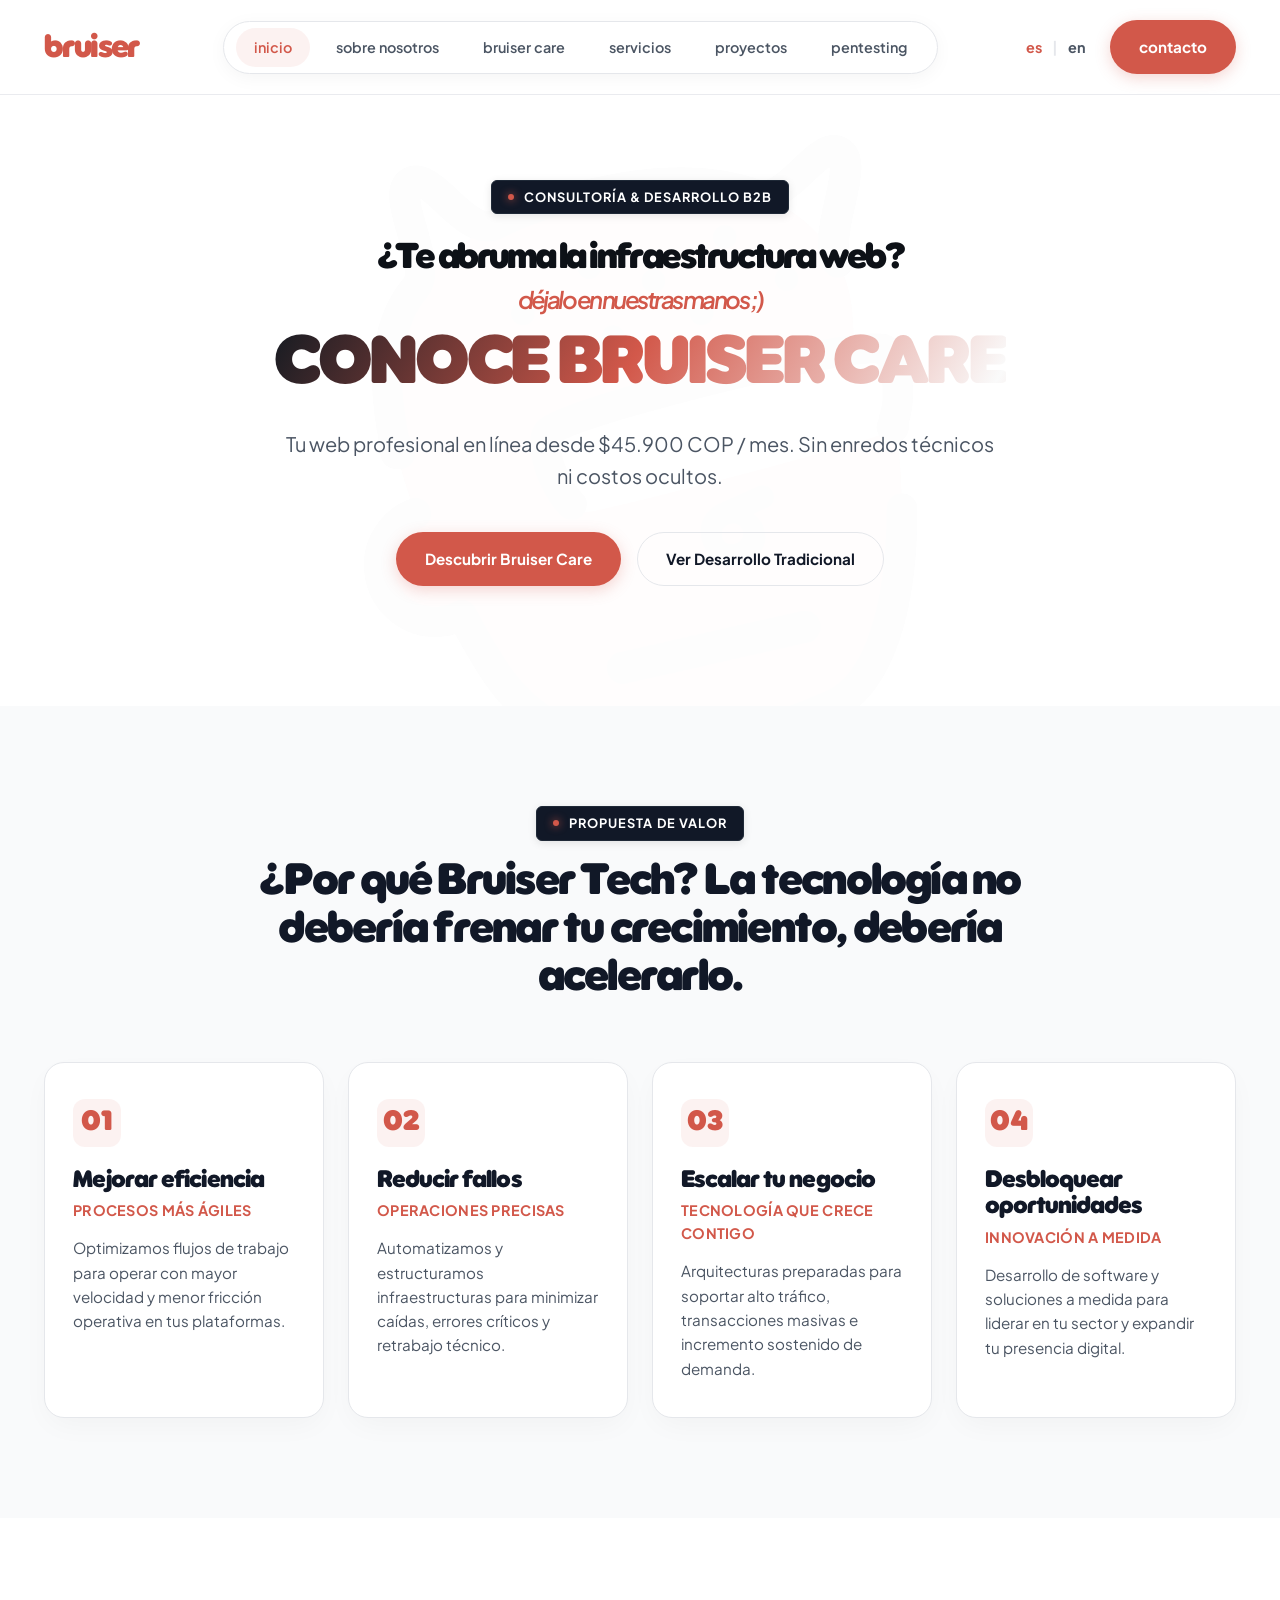
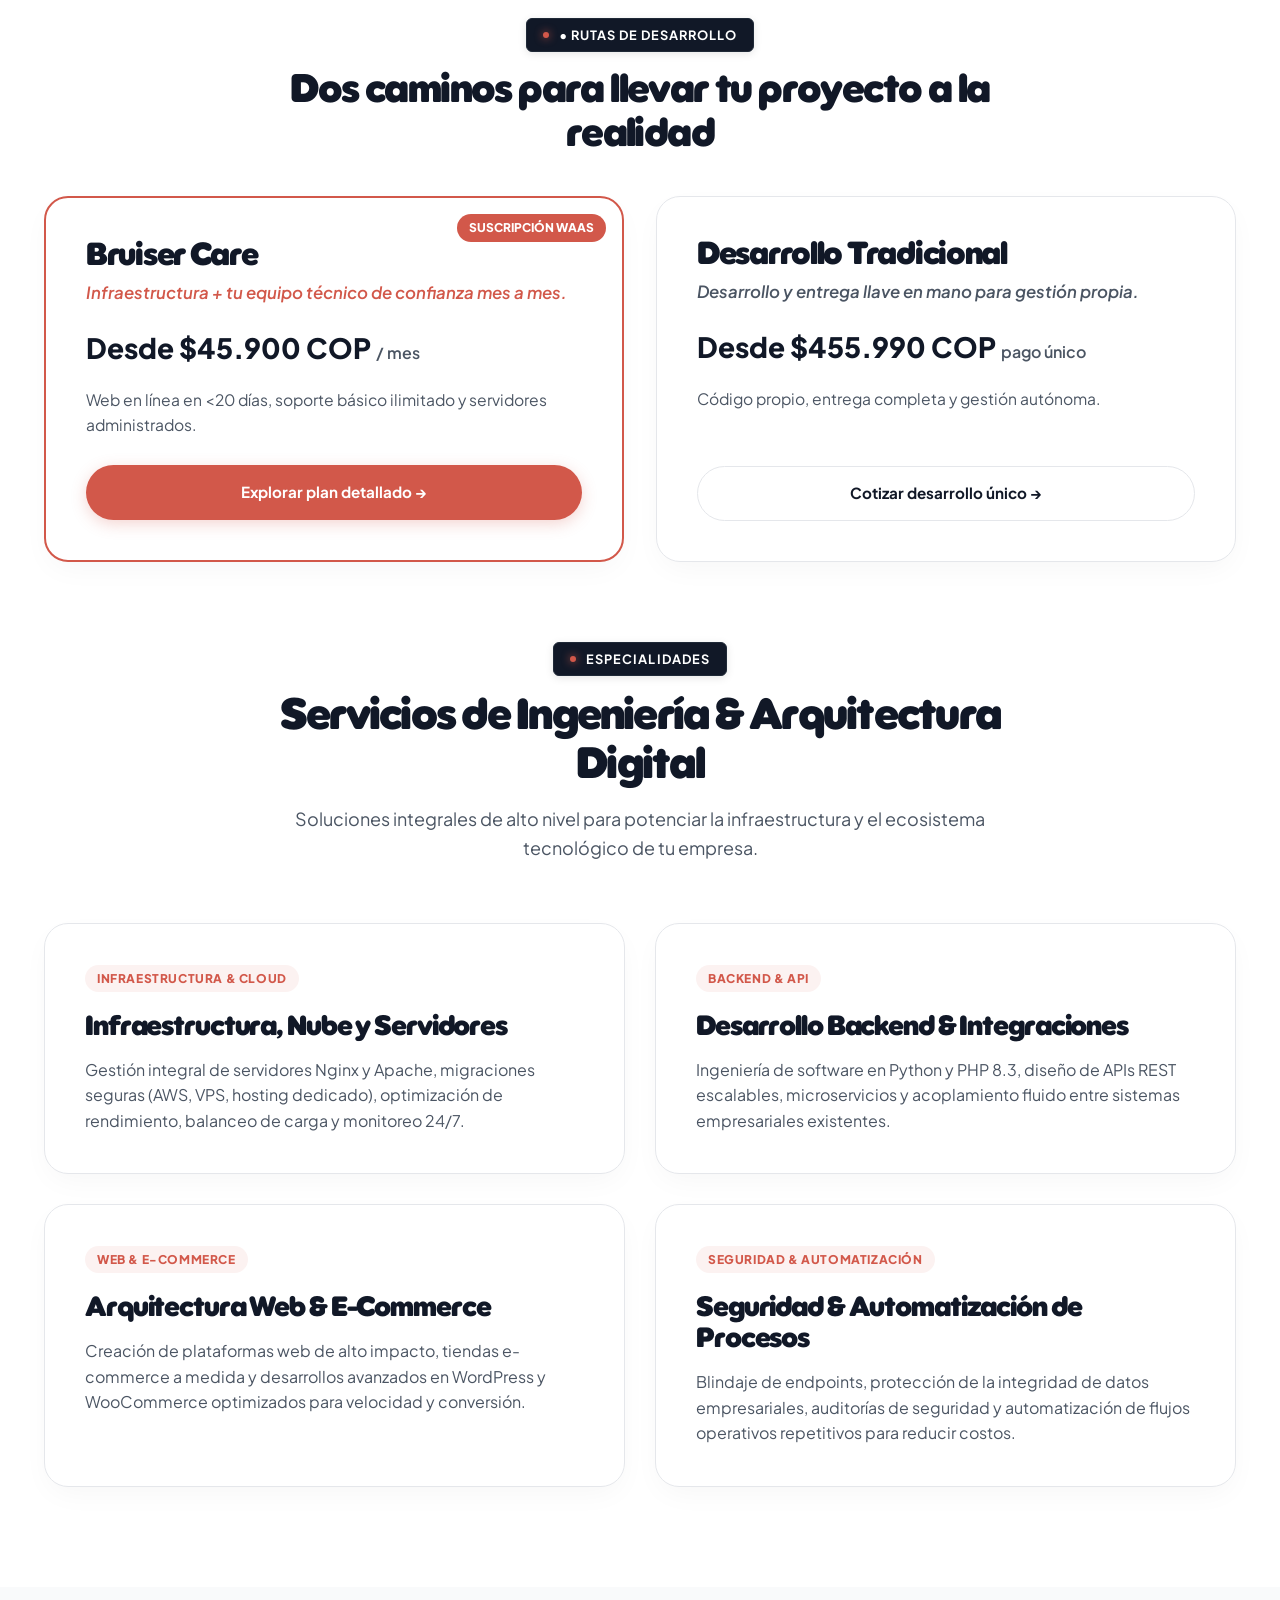
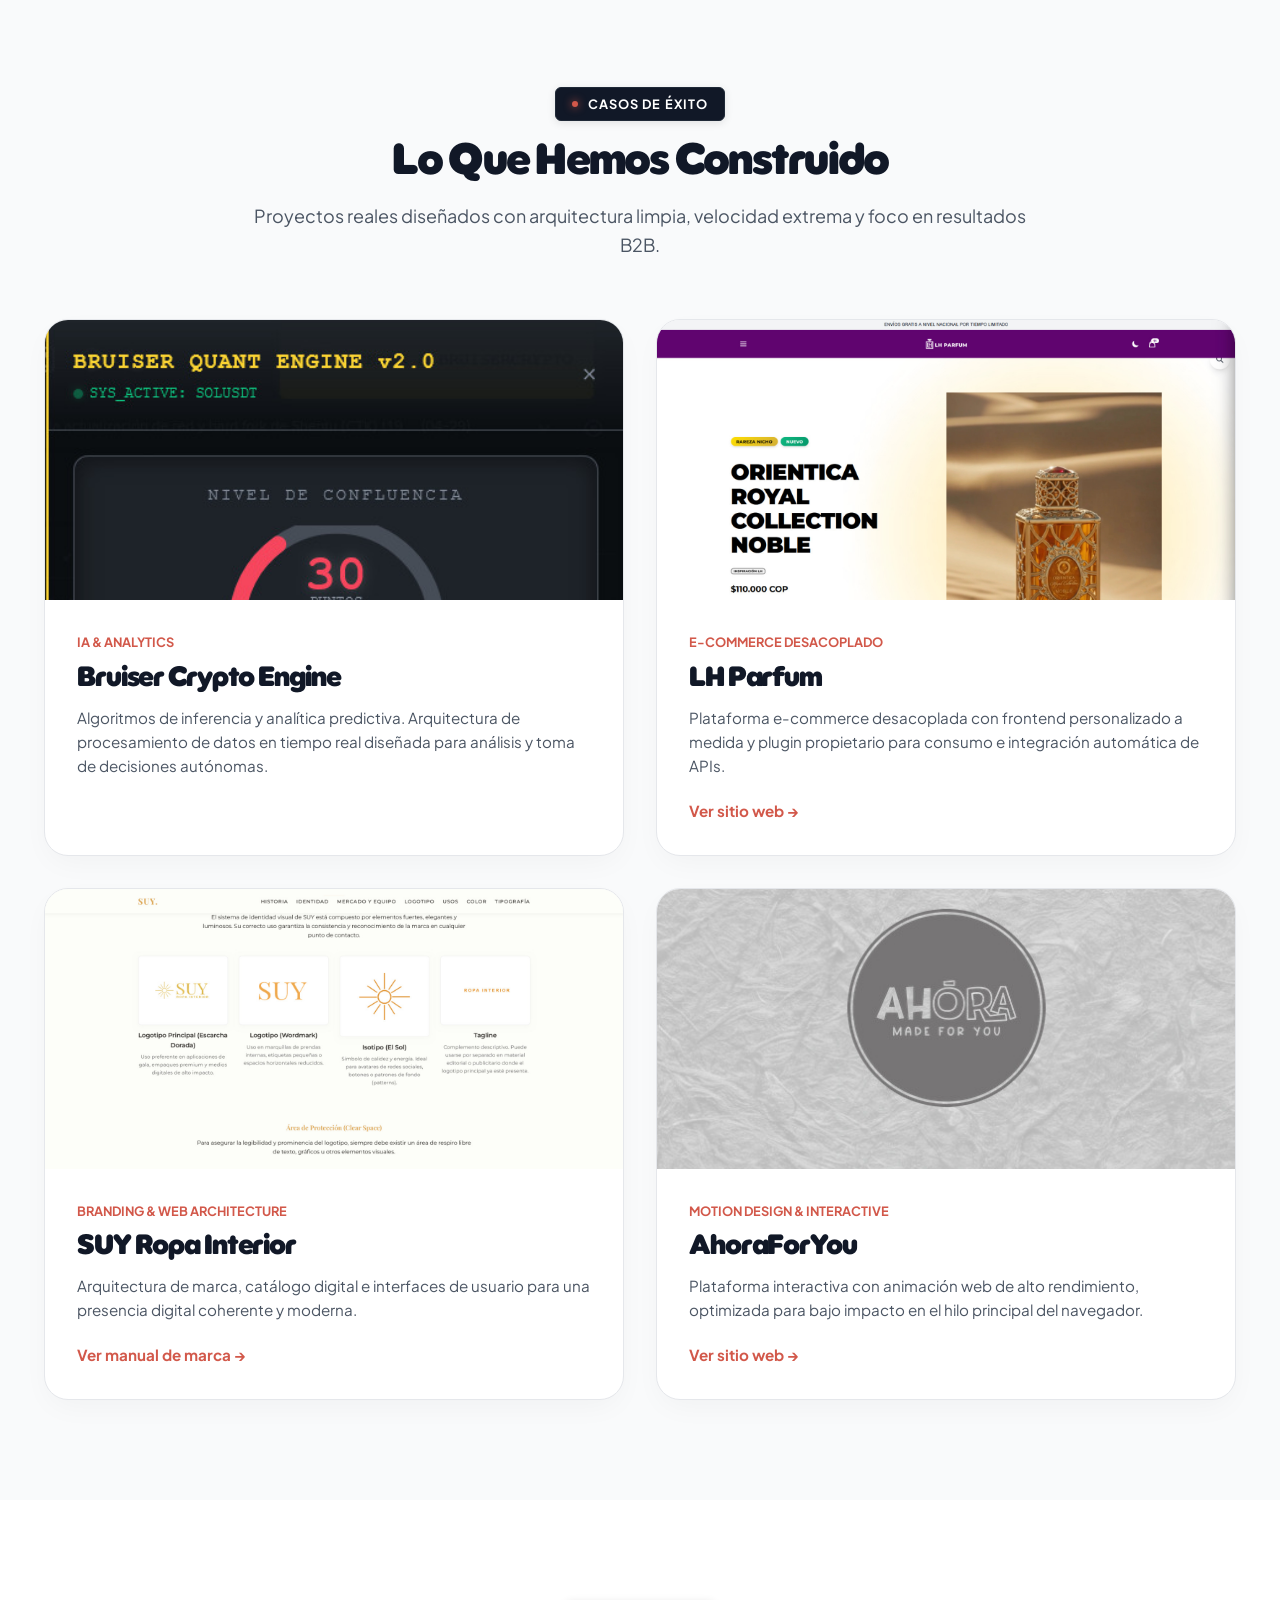
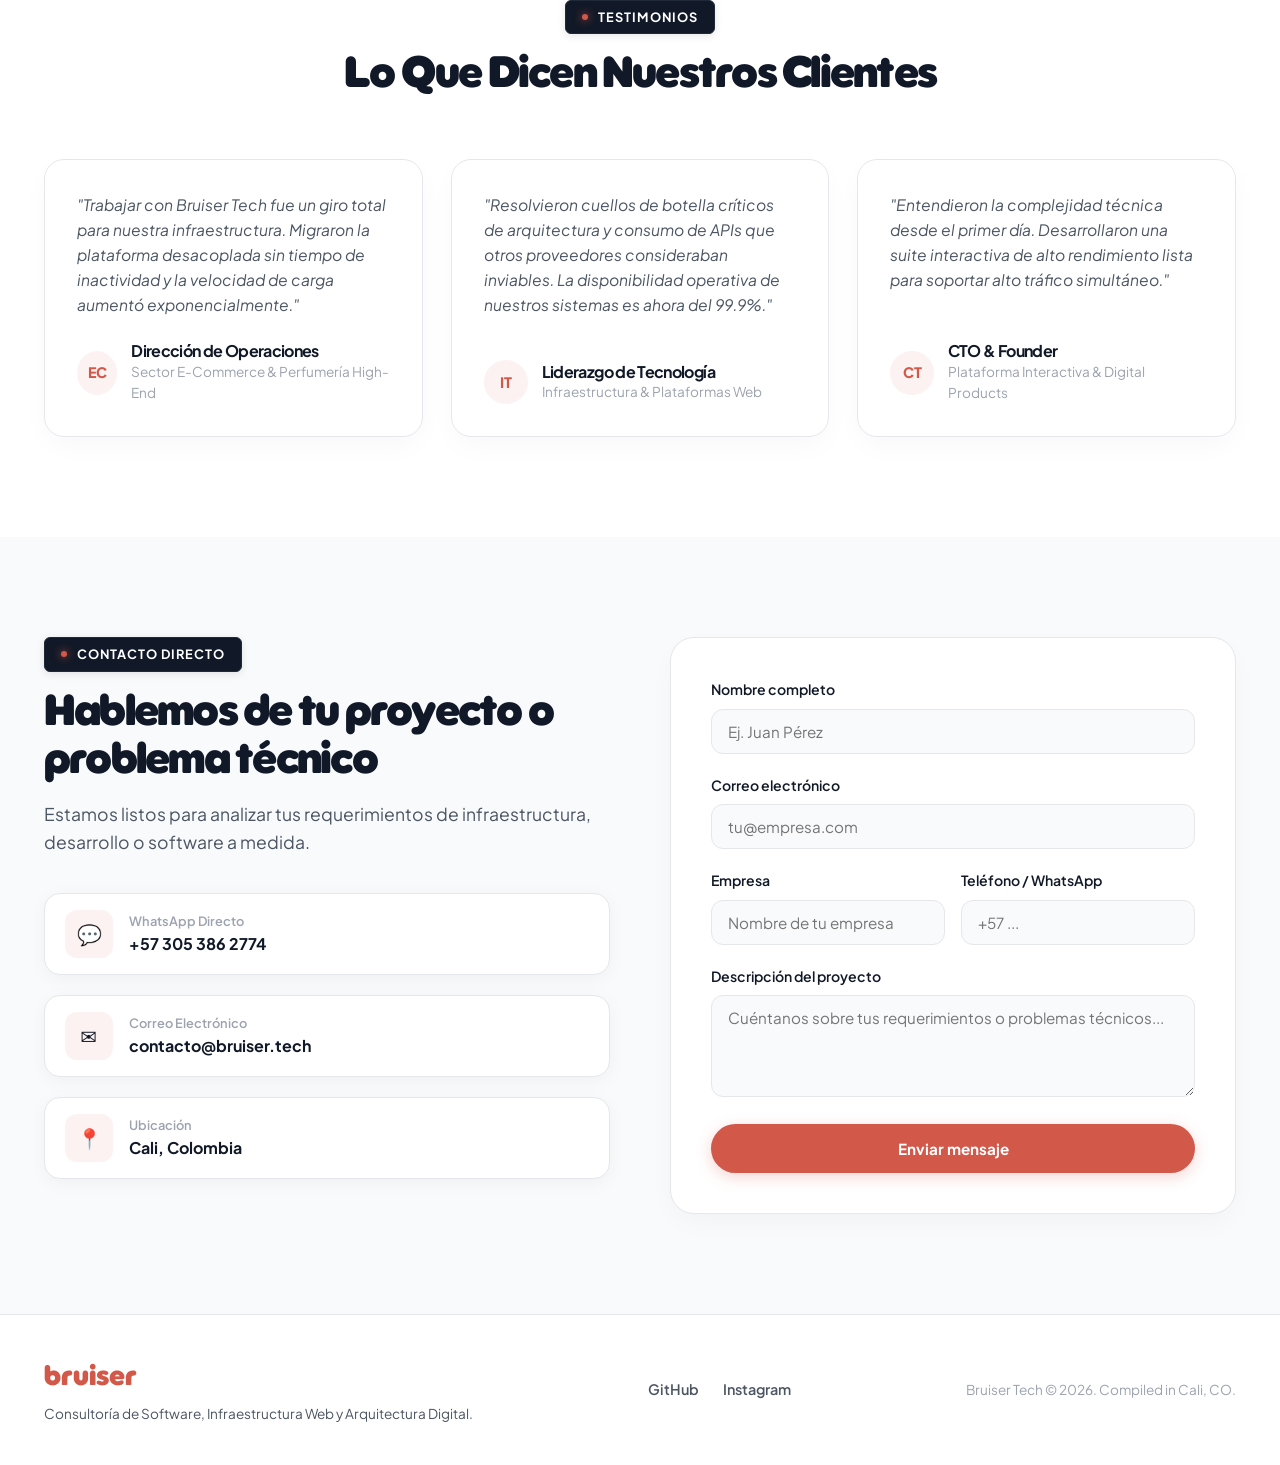
==== index.html @ 24d94fbb "feat: implement Bruiser Care WaaS architecture and dedicated page" ====
<!DOCTYPE html>
<html lang="es">
<head>
    <meta charset="UTF-8">
    <meta name="viewport" content="width=device-width, initial-scale=1.0">
    <title>Bruiser Tech - Consultoría Digital & Arquitectura B2B</title>
    <link rel="icon" type="image/png" href="bruisertech.png">
    <link rel="stylesheet" href="style.css">
</head>
<body>

    <!-- Header Navigation -->
    <header class="navbar" id="navbar">
        <div class="nav-container container">
            <a href="#inicio" class="nav-logo">
                <span class="logo-text">bruiser</span>
            </a>

            <nav class="nav-menu" id="nav-menu">
                <div class="pill-nav">
                    <a href="index.html" class="nav-link active" data-i18n="nav_home">inicio</a>
                    <a href="nosotros.html" class="nav-link" data-i18n="nav_about">sobre nosotros</a>
                    <a href="bruisercare.html" class="nav-link" data-i18n="nav_bruisercare">bruiser care</a>
                    <a href="servicios.html" class="nav-link" data-i18n="nav_services">servicios</a>
                    <a href="proyectos.html" class="nav-link" data-i18n="nav_projects">proyectos</a>
                    <a href="pentesting.html" class="nav-link" data-i18n="nav_pentesting">pentesting</a>
                </div>
            </nav>

            <div class="nav-actions">
                <div class="lang-toggle">
                    <button class="lang-btn active" id="lang-es" data-lang="es">es</button>
                    <span class="lang-divider">|</span>
                    <button class="lang-btn" id="lang-en" data-lang="en">en</button>
                </div>
                <a href="contacto.html" class="btn btn-primary nav-cta" data-i18n="nav_contact">contacto</a>
                <button class="mobile-toggle" id="mobile-toggle" aria-label="Menu">
                    <span></span>
                    <span></span>
                    <span></span>
                </button>
            </div>
        </div>
    </header>

    <main>
        <!-- Hero Section -->
        <section id="inicio" class="hero-section section-padding">
            <div class="container hero-content">
                <div class="badge">
                    <span class="badge-dot"></span>
                    <span data-i18n="hero_badge">Consultoría & Desarrollo B2B</span>
                </div>
                <h1 class="hero-title" style="margin-bottom: 12px;">
                    <span style="color: #0D1117; font-weight: 800; font-size: 2.25rem; display: block;" data-i18n="hero_line1">¿Te abruma la infraestructura web?</span>
                    <span class="hero-subtitle-script" data-i18n="hero_line2">déjalo en nuestras manos ;)</span>
                    <span class="text-metallic-chrome" data-i18n="hero_line3">CONOCE BRUISER CARE</span>
                </h1>
                <p class="hero-subtitle" style="margin-top: 16px;" data-i18n="hero_subtitle">
                    Tu web profesional en línea desde $45.900 COP / mes. Sin enredos técnicos ni costos ocultos.
                </p>
                <div class="hero-ctas">
                    <a href="bruisercare.html" class="btn btn-primary" data-i18n="hero_cta_primary">Descubrir Bruiser Care</a>
                    <a href="#servicios" class="btn btn-secondary" data-i18n="hero_cta_secondary">Ver Desarrollo Tradicional</a>
                </div>
            </div>
        </section>

        <!-- Value Proposition / 4 Pillars -->
        <section id="nosotros" class="section-padding bg-secondary">
            <div class="container">
                <div class="section-header">
                    <div class="badge">
                        <span class="badge-dot"></span>
                        <span data-i18n="pillars_badge">Propuesta de Valor</span>
                    </div>
                    <h2 data-i18n="pillars_title">¿Por qué Bruiser Tech? La tecnología no debería frenar tu crecimiento, debería acelerarlo.</h2>
                </div>

                <div class="pillars-grid">
                    <div class="pillar-card card-hover">
                        <div class="pillar-icon">01</div>
                        <h3 data-i18n="pillar1_title">Mejorar eficiencia</h3>
                        <p class="pillar-subtitle" data-i18n="pillar1_subtitle">Procesos más ágiles</p>
                        <p data-i18n="pillar1_desc">Optimizamos flujos de trabajo para operar con mayor velocidad y menor fricción operativa en tus plataformas.</p>
                    </div>

                    <div class="pillar-card card-hover">
                        <div class="pillar-icon">02</div>
                        <h3 data-i18n="pillar2_title">Reducir fallos</h3>
                        <p class="pillar-subtitle" data-i18n="pillar2_subtitle">Operaciones precisas</p>
                        <p data-i18n="pillar2_desc">Automatizamos y estructuramos infraestructuras para minimizar caídas, errores críticos y retrabajo técnico.</p>
                    </div>

                    <div class="pillar-card card-hover">
                        <div class="pillar-icon">03</div>
                        <h3 data-i18n="pillar3_title">Escalar tu negocio</h3>
                        <p class="pillar-subtitle" data-i18n="pillar3_subtitle">Tecnología que crece contigo</p>
                        <p data-i18n="pillar3_desc">Arquitecturas preparadas para soportar alto tráfico, transacciones masivas e incremento sostenido de demanda.</p>
                    </div>

                    <div class="pillar-card card-hover">
                        <div class="pillar-icon">04</div>
                        <h3 data-i18n="pillar4_title">Desbloquear oportunidades</h3>
                        <p class="pillar-subtitle" data-i18n="pillar4_subtitle">Innovación a medida</p>
                        <p data-i18n="pillar4_desc">Desarrollo de software y soluciones a medida para liderar en tu sector y expandir tu presencia digital.</p>
                    </div>
                </div>
            </div>
        </section>

        <!-- Core Services Section -->
        <section id="servicios" class="section-padding">
            <div class="container">
                <!-- Two Paths Introductory Block -->
                <div class="two-paths-block" style="margin-bottom: 80px;">
                    <div class="section-header" style="margin-bottom: 40px;">
                        <div class="badge">
                            <span class="badge-dot"></span>
                            <span data-i18n="two_paths_badge">• RUTAS DE DESARROLLO</span>
                        </div>
                        <h2 data-i18n="two_paths_title" style="font-size: 2.5rem;">Dos caminos para llevar tu proyecto a la realidad</h2>
                    </div>

                    <div style="display: grid; grid-template-columns: 1fr 1fr; gap: 32px;" class="two-paths-grid">
                        <!-- Column 1: Bruiser Care -->
                        <div class="card-hover" style="background-color: var(--bg-card); border: 2px solid var(--brand-coral); border-radius: 24px; padding: 40px; box-shadow: var(--shadow-card); display: flex; flex-direction: column; justify-content: space-between; position: relative; overflow: hidden;">
                            <div style="position: absolute; top: 16px; right: 16px; background-color: var(--brand-coral); color: #fff; font-size: 0.75rem; font-weight: 800; padding: 4px 12px; border-radius: 9999px; text-transform: uppercase;" data-i18n="path_care_tag">Suscripción WaaS</div>
                            <div>
                                <h3 style="font-size: 2rem; color: var(--text-primary); margin-bottom: 6px;">Bruiser Care</h3>
                                <p style="font-size: 1.05rem; font-weight: 600; color: var(--brand-coral); margin-bottom: 20px; font-style: italic;" data-i18n="path_care_sub">
                                    Infraestructura + tu equipo técnico de confianza mes a mes.
                                </p>
                                <div style="font-size: 1.75rem; font-weight: 900; color: var(--text-primary); margin-bottom: 16px;" data-i18n="path_care_price">
                                    Desde $45.900 COP <span style="font-size: 1rem; font-weight: 600; color: var(--text-secondary);">/ mes</span>
                                </div>
                                <p style="color: var(--text-secondary); font-size: 0.98rem; line-height: 1.6; margin-bottom: 28px;" data-i18n="path_care_desc">
                                    Web en línea en &lt;20 días, soporte básico ilimitado y servidores administrados.
                                </p>
                            </div>
                            <a href="bruisercare.html" class="btn btn-primary" style="width: 100%; text-align: center;" data-i18n="path_care_cta">
                                Explorar plan detallado &rarr;
                            </a>
                        </div>

                        <!-- Column 2: Desarrollo Tradicional -->
                        <div class="card-hover" style="background-color: var(--bg-card); border: 1px solid var(--border-color); border-radius: 24px; padding: 40px; box-shadow: var(--shadow-card); display: flex; flex-direction: column; justify-content: space-between;">
                            <div>
                                <h3 style="font-size: 2rem; color: var(--text-primary); margin-bottom: 6px;">Desarrollo Tradicional</h3>
                                <p style="font-size: 1.05rem; font-weight: 600; color: var(--text-secondary); margin-bottom: 20px; font-style: italic;" data-i18n="path_trad_sub">
                                    Desarrollo y entrega llave en mano para gestión propia.
                                </p>
                                <div style="font-size: 1.75rem; font-weight: 900; color: var(--text-primary); margin-bottom: 16px;" data-i18n="path_trad_price">
                                    Desde $455.990 COP <span style="font-size: 1rem; font-weight: 600; color: var(--text-secondary);">pago único</span>
                                </div>
                                <p style="color: var(--text-secondary); font-size: 0.98rem; line-height: 1.6; margin-bottom: 28px;" data-i18n="path_trad_desc">
                                    Código propio, entrega completa y gestión autónoma.
                                </p>
                            </div>
                            <a href="#contacto" class="btn btn-secondary" style="width: 100%; text-align: center;" data-i18n="path_trad_cta">
                                Cotizar desarrollo único &rarr;
                            </a>
                        </div>
                    </div>
                </div>

                <div class="section-header">
                    <div class="badge">
                        <span class="badge-dot"></span>
                        <span data-i18n="services_badge">Especialidades</span>
                    </div>
                    <h2 data-i18n="services_title">Servicios de Ingeniería & Arquitectura Digital</h2>
                    <p data-i18n="services_desc">Soluciones integrales de alto nivel para potenciar la infraestructura y el ecosistema tecnológico de tu empresa.</p>
                </div>

                <div class="services-grid">
                    <div class="service-card card-hover">
                        <div class="service-badge" data-i18n="srv1_badge">INFRAESTRUCTURA & CLOUD</div>
                        <h3 data-i18n="srv1_title">Infraestructura, Nube y Servidores</h3>
                        <p data-i18n="srv1_desc">Gestión integral de servidores Nginx y Apache, migraciones seguras (AWS, VPS, hosting dedicado), optimización de rendimiento, balanceo de carga y monitoreo 24/7.</p>
                    </div>

                    <div class="service-card card-hover">
                        <div class="service-badge" data-i18n="srv2_badge">BACKEND & API</div>
                        <h3 data-i18n="srv2_title">Desarrollo Backend & Integraciones</h3>
                        <p data-i18n="srv2_desc">Ingeniería de software en Python y PHP 8.3, diseño de APIs REST escalables, microservicios y acoplamiento fluido entre sistemas empresariales existentes.</p>
                    </div>

                    <div class="service-card card-hover">
                        <div class="service-badge" data-i18n="srv3_badge">WEB & E-COMMERCE</div>
                        <h3 data-i18n="srv3_title">Arquitectura Web & E-Commerce</h3>
                        <p data-i18n="srv3_desc">Creación de plataformas web de alto impacto, tiendas e-commerce a medida y desarrollos avanzados en WordPress y WooCommerce optimizados para velocidad y conversión.</p>
                    </div>

                    <div class="service-card card-hover">
                        <div class="service-badge" data-i18n="srv4_badge">SEGURIDAD & AUTOMATIZACIÓN</div>
                        <h3 data-i18n="srv4_title">Seguridad & Automatización de Procesos</h3>
                        <p data-i18n="srv4_desc">Blindaje de endpoints, protección de la integridad de datos empresariales, auditorías de seguridad y automatización de flujos operativos repetitivos para reducir costos.</p>
                    </div>
                </div>
            </div>
        </section>

        <!-- Case Studies / Portfolio -->
        <section id="proyectos" class="section-padding bg-secondary">
            <div class="container">
                <div class="section-header">
                    <div class="badge">
                        <span class="badge-dot"></span>
                        <span data-i18n="projects_badge">Casos de Éxito</span>
                    </div>
                    <h2 data-i18n="projects_title">Lo Que Hemos Construido</h2>
                    <p data-i18n="projects_desc">Proyectos reales diseñados con arquitectura limpia, velocidad extrema y foco en resultados B2B.</p>
                </div>

                <div class="portfolio-grid">
                    <!-- Project 1: Bruiser Crypto Engine -->
                    <div class="portfolio-card card-hover">
                        <div class="portfolio-image-wrapper">
                            <img src="cryptobruiser.jpeg" alt="Bruiser Crypto Engine" class="portfolio-img">
                        </div>
                        <div class="portfolio-content">
                            <span class="portfolio-tag" data-i18n="p1_tag">IA & Analytics</span>
                            <h3>Bruiser Crypto Engine</h3>
                            <p data-i18n="p1_desc">Algoritmos de inferencia y analítica predictiva. Arquitectura de procesamiento de datos en tiempo real diseñada para análisis y toma de decisiones autónomas.</p>
                        </div>
                    </div>

                    <!-- Project 2: LH Parfum -->
                    <div class="portfolio-card card-hover">
                        <div class="portfolio-image-wrapper">
                            <img src="lhp.jpeg" alt="LH Parfum E-Commerce" class="portfolio-img">
                        </div>
                        <div class="portfolio-content">
                            <span class="portfolio-tag" data-i18n="p2_tag">E-Commerce Desacoplado</span>
                            <h3>LH Parfum</h3>
                            <p data-i18n="p2_desc">Plataforma e-commerce desacoplada con frontend personalizado a medida y plugin propietario para consumo e integración automática de APIs.</p>
                            <a href="https://lhparfum.com" target="_blank" rel="noopener noreferrer" class="portfolio-link" data-i18n="view_project">Ver sitio web &rarr;</a>
                        </div>
                    </div>

                    <!-- Project 3: SUY Ropa Interior -->
                    <div class="portfolio-card card-hover">
                        <div class="portfolio-image-wrapper">
                            <img src="suymarca.jpeg" alt="SUY Ropa Interior" class="portfolio-img">
                        </div>
                        <div class="portfolio-content">
                            <span class="portfolio-tag" data-i18n="p3_tag">Branding & Web Architecture</span>
                            <h3>SUY Ropa Interior</h3>
                            <p data-i18n="p3_desc">Arquitectura de marca, catálogo digital e interfaces de usuario para una presencia digital coherente y moderna.</p>
                            <a href="https://bruisertech.github.io/suymanualdemarca/" target="_blank" rel="noopener noreferrer" class="portfolio-link" data-i18n="view_brand">Ver manual de marca &rarr;</a>
                        </div>
                    </div>

                    <!-- Project 4: AhoraForYou -->
                    <div class="portfolio-card card-hover">
                        <div class="portfolio-image-wrapper">
                            <img src="ahora.jpeg" alt="AhoraForYou Interactive Platform" class="portfolio-img">
                        </div>
                        <div class="portfolio-content">
                            <span class="portfolio-tag" data-i18n="p4_tag">Motion Design & Interactive</span>
                            <h3>AhoraForYou</h3>
                            <p data-i18n="p4_desc">Plataforma interactiva con animación web de alto rendimiento, optimizada para bajo impacto en el hilo principal del navegador.</p>
                            <a href="https://ahoraforyou.com" target="_blank" rel="noopener noreferrer" class="portfolio-link" data-i18n="view_project">Ver sitio web &rarr;</a>
                        </div>
                    </div>
                </div>
            </div>
        </section>

        <!-- Testimonials -->
        <section class="section-padding">
            <div class="container">
                <div class="section-header">
                    <div class="badge">
                        <span class="badge-dot"></span>
                        <span data-i18n="testimonials_badge">Testimonios</span>
                    </div>
                    <h2 data-i18n="testimonials_title">Lo Que Dicen Nuestros Clientes</h2>
                </div>

                <div class="testimonials-grid">
                    <div class="testimonial-card card-hover">
                        <p class="quote" data-i18n="test1_quote">"Trabajar con Bruiser Tech fue un giro total para nuestra infraestructura. Migraron la plataforma desacoplada sin tiempo de inactividad y la velocidad de carga aumentó exponencialmente."</p>
                        <div class="client-info">
                            <div class="client-avatar">EC</div>
                            <div>
                                <h4 data-i18n="test1_title">Dirección de Operaciones</h4>
                                <p data-i18n="test1_role">Sector E-Commerce & Perfumería High-End</p>
                            </div>
                        </div>
                    </div>

                    <div class="testimonial-card card-hover">
                        <p class="quote" data-i18n="test2_quote">"Resolvieron cuellos de botella críticos de arquitectura y consumo de APIs que otros proveedores consideraban inviables. La disponibilidad operativa de nuestros sistemas es ahora del 99.9%."</p>
                        <div class="client-info">
                            <div class="client-avatar">IT</div>
                            <div>
                                <h4 data-i18n="test2_title">Liderazgo de Tecnología</h4>
                                <p data-i18n="test2_role">Infraestructura & Plataformas Web</p>
                            </div>
                        </div>
                    </div>

                    <div class="testimonial-card card-hover">
                        <p class="quote" data-i18n="test3_quote">"Entendieron la complejidad técnica desde el primer día. Desarrollaron una suite interactiva de alto rendimiento lista para soportar alto tráfico simultáneo."</p>
                        <div class="client-info">
                            <div class="client-avatar">CT</div>
                            <div>
                                <h4 data-i18n="test3_title">CTO & Founder</h4>
                                <p data-i18n="test3_role">Plataforma Interactiva & Digital Products</p>
                            </div>
                        </div>
                    </div>
                </div>
            </div>
        </section>

        <!-- Contact Section -->
        <section id="contacto" class="section-padding bg-secondary">
            <div class="container">
                <div class="contact-wrapper">
                    <!-- Left Column -->
                    <div class="contact-info">
                        <div class="badge">
                            <span class="badge-dot"></span>
                            <span data-i18n="contact_badge">Contacto Directo</span>
                        </div>
                        <h2 data-i18n="contact_title">Hablemos de tu proyecto o problema técnico</h2>
                        <p data-i18n="contact_subtitle">Estamos listos para analizar tus requerimientos de infraestructura, desarrollo o software a medida.</p>

                        <div class="contact-details">
                            <a href="https://wa.me/573053862774?text=Hola%20Bruiser%20Tech%2C%20quisiera%20cotizar%20un%20proyecto" target="_blank" rel="noopener noreferrer" class="contact-item">
                                <div class="icon-box">💬</div>
                                <div>
                                    <span class="label" data-i18n="contact_whatsapp_label">WhatsApp Directo</span>
                                    <span class="value">+57 305 386 2774</span>
                                </div>
                            </a>

                            <a href="mailto:contacto@bruiser.tech" class="contact-item">
                                <div class="icon-box">✉️</div>
                                <div>
                                    <span class="label" data-i18n="contact_email_label">Correo Electrónico</span>
                                    <span class="value">contacto@bruiser.tech</span>
                                </div>
                            </a>

                            <div class="contact-item">
                                <div class="icon-box">📍</div>
                                <div>
                                    <span class="label" data-i18n="contact_location_label">Ubicación</span>
                                    <span class="value">Cali, Colombia</span>
                                </div>
                            </div>
                        </div>
                    </div>

                    <!-- Right Column: Form -->
                    <div class="contact-form-card">
                        <form id="contact-form">
                            <div class="form-group">
                                <label for="name" data-i18n="form_name_label">Nombre completo</label>
                                <input type="text" id="name" name="name" required placeholder="Ej. Juan Pérez">
                            </div>

                            <div class="form-group">
                                <label for="email" data-i18n="form_email_label">Correo electrónico</label>
                                <input type="email" id="email" name="email" required placeholder="tu@empresa.com">
                            </div>

                            <div class="form-row">
                                <div class="form-group">
                                    <label for="company" data-i18n="form_company_label">Empresa</label>
                                    <input type="text" id="company" name="company" placeholder="Nombre de tu empresa">
                                </div>
                                <div class="form-group">
                                    <label for="phone" data-i18n="form_phone_label">Teléfono / WhatsApp</label>
                                    <input type="tel" id="phone" name="phone" placeholder="+57 ...">
                                </div>
                            </div>

                            <div class="form-group">
                                <label for="message" data-i18n="form_message_label">Descripción del proyecto</label>
                                <textarea id="message" name="message" rows="4" required placeholder="Cuéntanos sobre tus requerimientos o problemas técnicos..."></textarea>
                            </div>

                            <button type="submit" class="btn btn-primary btn-full" data-i18n="form_submit">Enviar mensaje</button>
                        </form>
                    </div>
                </div>
            </div>
        </section>
    </main>

    <!-- Footer -->
    <footer class="footer">
        <div class="container footer-container">
            <div class="footer-brand">
                <a href="#inicio" class="footer-logo">bruiser</a>
                <p data-i18n="footer_tagline">Consultoría de Software, Infraestructura Web y Arquitectura Digital.</p>
            </div>

            <div class="footer-links">
                <a href="https://github.com/bruisertech" target="_blank" rel="noopener noreferrer">GitHub</a>
                <a href="https://www.instagram.com/bruiser.tech" target="_blank" rel="noopener noreferrer">Instagram</a>
            </div>

            <div class="footer-copy">
                <p>Bruiser Tech &copy; 2026. Compiled in Cali, CO.</p>
            </div>
        </div>
    </footer>

    <script src="script.js"></script>
</body>
</html>
---- style.css ----
@import url('https://fonts.googleapis.com/css2?family=Plus+Jakarta+Sans:wght@400;500;600;700;800&display=swap');

@font-face {
    font-family: 'LT Saeada Black';
    src: url('LTSaeada-Black.otf') format('opentype');
    font-weight: 900;
    font-style: normal;
    font-display: swap;
}

:root {
    --bg-white: #ffffff;
    --bg-secondary: #f9fafb;
    --bg-card: #ffffff;
    --text-primary: #111827;
    --text-secondary: #4b5563;
    --text-muted: #9ca3af;
    --brand-coral: #d2584a;
    --brand-coral-hover: #e05a47;
    --brand-coral-light: rgba(210, 88, 74, 0.08);
    --border-color: #e5e7eb;
    --border-hover: #d1d5db;
    --shadow-subtle: 0 4px 20px -2px rgba(0, 0, 0, 0.05);
    --shadow-card: 0 10px 30px -5px rgba(0, 0, 0, 0.04);
    --shadow-hover: 0 20px 35px -10px rgba(210, 88, 74, 0.12);
    --font-heading: 'LT Saeada Black', sans-serif;
    --font-body: 'Plus Jakarta Sans', 'Inter', system-ui, -apple-system, sans-serif;
    --max-width: 1240px;
    --transition-fast: 0.2s ease;
    --transition-smooth: 0.3s cubic-bezier(0.16, 1, 0.3, 1);
}

* {
    margin: 0;
    padding: 0;
    box-sizing: border-box;
}

html {
    scroll-behavior: smooth;
    font-size: 16px;
}

body {
    background-color: var(--bg-white);
    font-family: var(--font-body);
    color: var(--text-primary);
    line-height: 1.6;
    overflow-x: hidden;
    position: relative;
    -webkit-font-smoothing: antialiased;
    -moz-osx-font-smoothing: grayscale;
}

/* Watermark Ambient Background */
body::before {
    content: '';
    position: fixed;
    top: 50%;
    left: 50%;
    transform: translate(-50%, -50%);
    width: 70vw;
    height: 70vh;
    max-width: 900px;
    max-height: 900px;
    background-image: url('bruisertech.png');
    background-position: center;
    background-repeat: no-repeat;
    background-size: contain;
    opacity: 0.012;
    pointer-events: none;
    z-index: 0;
}

h1, h2, h3, h4, h5, h6 {
    font-family: var(--font-heading);
    letter-spacing: -0.04em;
    color: var(--text-primary);
    line-height: 1.1;
}

a {
    color: inherit;
    text-decoration: none;
    transition: color var(--transition-fast);
}

.container {
    width: 100%;
    max-width: var(--max-width);
    margin: 0 auto;
    padding: 0 24px;
    position: relative;
    z-index: 1;
}

/* Utility badge & pill components */
.badge {
    display: inline-flex;
    align-items: center;
    gap: 10px;
    padding: 6px 16px;
    border-radius: 6px;
    font-family: var(--font-body);
    font-size: 0.8rem;
    font-weight: 700;
    text-transform: uppercase;
    letter-spacing: 0.08em;
    background-color: #111827;
    color: #ffffff;
    border: 1px solid #1f2937;
    width: fit-content;
    box-shadow: 0 2px 8px rgba(0, 0, 0, 0.1);
}

.badge-dot {
    width: 6px;
    height: 6px;
    border-radius: 50%;
    background-color: var(--brand-coral);
    box-shadow: 0 0 8px var(--brand-coral);
}

/* Button styles */
.btn {
    display: inline-flex;
    align-items: center;
    justify-content: center;
    gap: 10px;
    padding: 14px 28px;
    border-radius: 9999px;
    font-family: var(--font-body);
    font-size: 0.95rem;
    font-weight: 700;
    cursor: pointer;
    transition: all var(--transition-smooth);
    border: 1px solid transparent;
    text-align: center;
    white-space: nowrap;
}

.btn-primary {
    background-color: var(--brand-coral);
    color: #ffffff;
    box-shadow: 0 4px 15px rgba(210, 88, 74, 0.25);
}

.btn-primary:hover {
    background-color: var(--brand-coral-hover);
    transform: translateY(-2px);
    box-shadow: 0 8px 25px rgba(210, 88, 74, 0.35);
}

.btn-secondary {
    background-color: transparent;
    color: var(--text-primary);
    border-color: var(--border-color);
}

.btn-secondary:hover {
    border-color: var(--brand-coral);
    color: var(--brand-coral);
    background-color: var(--bg-secondary);
    transform: translateY(-2px);
}

.btn-full {
    width: 100%;
}

/* Section Header standard */
.section-header {
    text-align: center;
    max-width: 780px;
    margin: 0 auto 60px;
}

.section-header h2 {
    font-size: 2.75rem;
    margin-top: 16px;
    margin-bottom: 16px;
}

.section-header p {
    font-size: 1.125rem;
    color: var(--text-secondary);
}

.bg-secondary {
    background-color: var(--bg-secondary);
}

.section-padding {
    padding: 100px 0;
    position: relative;
    z-index: 1;
}

.card-hover {
    transition: transform var(--transition-smooth), box-shadow var(--transition-smooth), border-color var(--transition-smooth);
}

.card-hover:hover {
    transform: translateY(-5px);
    box-shadow: var(--shadow-hover);
    border-color: rgba(210, 88, 74, 0.3);
}

/* NAVBAR */
.navbar {
    position: fixed;
    top: 0;
    left: 0;
    width: 100%;
    z-index: 1000;
    padding: 20px 0;
    backdrop-filter: blur(12px);
    -webkit-backdrop-filter: blur(12px);
    background: rgba(255, 255, 255, 0.85);
    border-bottom: 1px solid rgba(229, 231, 235, 0.8);
    transition: all var(--transition-fast);
}

.nav-container {
    display: flex;
    align-items: center;
    justify-content: space-between;
}

.nav-logo {
    display: flex;
    align-items: center;
}

.logo-text {
    font-family: var(--font-heading);
    font-size: 2rem;
    color: var(--brand-coral);
    letter-spacing: -0.05em;
    line-height: 1;
}

.pill-nav {
    display: flex;
    align-items: center;
    gap: 8px;
    background-color: #ffffff;
    border: 1px solid var(--border-color);
    padding: 6px 12px;
    border-radius: 9999px;
    box-shadow: var(--shadow-subtle);
}

.nav-link {
    padding: 8px 18px;
    border-radius: 9999px;
    font-size: 0.9rem;
    font-weight: 600;
    color: var(--text-secondary);
    transition: all var(--transition-fast);
    text-transform: lowercase;
}

.nav-link:hover {
    color: var(--brand-coral);
}

.nav-link.active {
    color: var(--brand-coral);
    background-color: var(--brand-coral-light);
}

.nav-actions {
    display: flex;
    align-items: center;
    gap: 20px;
}

.lang-toggle {
    display: flex;
    align-items: center;
    gap: 6px;
    font-size: 0.9rem;
    font-weight: 700;
}

.lang-btn {
    background: none;
    border: none;
    cursor: pointer;
    font-family: inherit;
    font-size: 0.9rem;
    font-weight: 700;
    color: var(--text-secondary);
    padding: 4px;
    transition: color var(--transition-fast);
    text-transform: lowercase;
}

.lang-btn.active {
    color: var(--brand-coral);
}

.lang-divider {
    color: var(--border-color);
}

.mobile-toggle {
    display: none;
    flex-direction: column;
    gap: 5px;
    background: none;
    border: none;
    cursor: pointer;
    padding: 4px;
}

.mobile-toggle span {
    width: 24px;
    height: 2px;
    background-color: var(--text-primary);
    border-radius: 2px;
    transition: all var(--transition-fast);
}

/* HERO SECTION */
.hero-section {
    padding-top: 180px;
    padding-bottom: 120px;
    text-align: center;
}

.hero-content {
    display: flex;
    flex-direction: column;
    align-items: center;
    max-width: 920px;
}

.hero-title {
    font-size: 4rem;
    margin-top: 24px;
    margin-bottom: 24px;
    color: var(--text-primary);
    font-weight: 900;
}

.hero-title .highlight {
    color: var(--brand-coral);
}

.hero-subtitle-script {
    font-size: 1.5rem;
    font-weight: 600;
    font-style: italic;
    color: var(--brand-coral);
    display: block;
    margin-top: 8px;
    margin-bottom: 16px;
    font-family: var(--font-body);
}

.text-metallic-chrome {
    font-family: var(--font-heading);
    font-size: 4.25rem;
    font-weight: 900;
    text-transform: uppercase;
    letter-spacing: -0.05em;
    display: block;
    margin-top: 10px;
    line-height: 1.05;
    background: linear-gradient(120deg, #161B22 0%, var(--brand-coral) 25%, #FAFAFA 50%, var(--brand-coral) 75%, #161B22 100%);
    background-size: 200% auto;
    color: transparent;
    -webkit-background-clip: text;
    background-clip: text;
    animation: metallicShimmer 5s linear infinite;
}

@keyframes metallicShimmer {
    0% { background-position: 0% 50%; }
    100% { background-position: 200% 50%; }
}

.hero-subtitle {
    font-size: 1.25rem;
    color: var(--text-secondary);
    max-width: 720px;
    margin-bottom: 40px;
    line-height: 1.6;
}

.hero-ctas {
    display: flex;
    align-items: center;
    justify-content: center;
    gap: 16px;
    flex-wrap: wrap;
}

/* PILLARS / 4 COLUMNS */
.pillars-grid {
    display: grid;
    grid-template-columns: repeat(4, 1fr);
    gap: 24px;
}

.pillar-card {
    background-color: var(--bg-card);
    border: 1px solid var(--border-color);
    border-radius: 20px;
    padding: 36px 28px;
    box-shadow: var(--shadow-card);
    display: flex;
    flex-direction: column;
}

.pillar-icon {
    font-family: var(--font-heading);
    font-size: 1.75rem;
    color: var(--brand-coral);
    margin-bottom: 20px;
    width: 48px;
    height: 48px;
    border-radius: 12px;
    background-color: var(--brand-coral-light);
    display: flex;
    align-items: center;
    justify-content: center;
}

.pillar-card h3 {
    font-size: 1.5rem;
    margin-bottom: 6px;
}

.pillar-subtitle {
    font-size: 0.9rem;
    font-weight: 700;
    color: var(--brand-coral);
    margin-bottom: 14px;
    text-transform: uppercase;
    letter-spacing: 0.02em;
}

.pillar-card p:not(.pillar-subtitle) {
    font-size: 0.95rem;
    color: var(--text-secondary);
}

/* SERVICES GRID */
.services-grid {
    display: grid;
    grid-template-columns: repeat(2, 1fr);
    gap: 30px;
}

.service-card {
    background-color: var(--bg-card);
    border: 1px solid var(--border-color);
    border-radius: 24px;
    padding: 40px;
    box-shadow: var(--shadow-card);
}

.service-badge {
    display: inline-block;
    font-size: 0.75rem;
    font-weight: 800;
    color: var(--brand-coral);
    background-color: var(--brand-coral-light);
    padding: 4px 12px;
    border-radius: 9999px;
    margin-bottom: 20px;
    letter-spacing: 0.05em;
}

.service-card h3 {
    font-size: 1.75rem;
    margin-bottom: 14px;
}

.service-card p {
    color: var(--text-secondary);
    font-size: 1rem;
    line-height: 1.6;
}

/* PORTFOLIO GRID */
.portfolio-grid {
    display: grid;
    grid-template-columns: repeat(2, 1fr);
    gap: 32px;
}

.portfolio-card {
    background-color: var(--bg-card);
    border: 1px solid var(--border-color);
    border-radius: 24px;
    overflow: hidden;
    box-shadow: var(--shadow-card);
    display: flex;
    flex-direction: column;
}

.portfolio-image-wrapper {
    width: 100%;
    height: 280px;
    overflow: hidden;
    background-color: #f3f4f6;
    position: relative;
}

.portfolio-img {
    width: 100%;
    height: 100%;
    object-fit: cover;
    object-position: top;
    transition: transform 0.5s ease;
}

.portfolio-card:hover .portfolio-img {
    transform: scale(1.04);
}

.portfolio-content {
    padding: 32px;
    display: flex;
    flex-direction: column;
    flex-grow: 1;
}

.portfolio-tag {
    font-size: 0.8rem;
    font-weight: 700;
    color: var(--brand-coral);
    margin-bottom: 10px;
    text-transform: uppercase;
}

.portfolio-content h3 {
    font-size: 1.75rem;
    margin-bottom: 12px;
}

.portfolio-content p {
    color: var(--text-secondary);
    font-size: 0.95rem;
    margin-bottom: 20px;
    flex-grow: 1;
}

.portfolio-link {
    font-weight: 700;
    color: var(--brand-coral);
    display: inline-flex;
    align-items: center;
    gap: 6px;
    font-size: 0.95rem;
}

.portfolio-link:hover {
    color: var(--brand-coral-hover);
    transform: translateX(4px);
}

/* TESTIMONIALS */
.testimonials-grid {
    display: grid;
    grid-template-columns: repeat(3, 1fr);
    gap: 28px;
}

.testimonial-card {
    background-color: var(--bg-card);
    border: 1px solid var(--border-color);
    border-radius: 20px;
    padding: 32px;
    box-shadow: var(--shadow-card);
    display: flex;
    flex-direction: column;
    justify-content: space-between;
}

.quote {
    font-size: 0.98rem;
    color: var(--text-secondary);
    font-style: italic;
    margin-bottom: 24px;
    line-height: 1.6;
}

.client-info {
    display: flex;
    align-items: center;
    gap: 14px;
}

.client-avatar {
    width: 44px;
    height: 44px;
    border-radius: 50%;
    background-color: var(--brand-coral-light);
    color: var(--brand-coral);
    font-weight: 800;
    font-size: 0.9rem;
    display: flex;
    align-items: center;
    justify-content: center;
}

.client-info h4 {
    font-size: 1rem;
    font-family: var(--font-body);
    font-weight: 700;
    line-height: 1.2;
}

.client-info p {
    font-size: 0.85rem;
    color: var(--text-muted);
}

/* CONTACT SECTION */
.contact-wrapper {
    display: grid;
    grid-template-columns: 1fr 1fr;
    gap: 60px;
    align-items: start;
}

.contact-info h2 {
    font-size: 2.75rem;
    margin-top: 16px;
    margin-bottom: 16px;
}

.contact-info p {
    font-size: 1.1rem;
    color: var(--text-secondary);
    margin-bottom: 36px;
}

.contact-details {
    display: flex;
    flex-direction: column;
    gap: 20px;
}

.contact-item {
    display: flex;
    align-items: center;
    gap: 16px;
    padding: 16px 20px;
    background-color: var(--bg-card);
    border: 1px solid var(--border-color);
    border-radius: 16px;
    box-shadow: var(--shadow-subtle);
    transition: border-color var(--transition-fast);
}

.contact-item:hover {
    border-color: var(--brand-coral);
}

.icon-box {
    width: 48px;
    height: 48px;
    border-radius: 12px;
    background-color: var(--brand-coral-light);
    font-size: 1.25rem;
    display: flex;
    align-items: center;
    justify-content: center;
}

.contact-item .label {
    display: block;
    font-size: 0.8rem;
    color: var(--text-muted);
    font-weight: 600;
}

.contact-item .value {
    display: block;
    font-size: 1rem;
    font-weight: 700;
    color: var(--text-primary);
}

.contact-form-card {
    background-color: var(--bg-card);
    border: 1px solid var(--border-color);
    border-radius: 24px;
    padding: 40px;
    box-shadow: var(--shadow-card);
}

.form-group {
    margin-bottom: 20px;
}

.form-row {
    display: grid;
    grid-template-columns: 1fr 1fr;
    gap: 16px;
}

.form-group label {
    display: block;
    font-size: 0.88rem;
    font-weight: 600;
    color: var(--text-primary);
    margin-bottom: 8px;
}

.form-group input, .form-group textarea {
    width: 100%;
    padding: 12px 16px;
    border-radius: 12px;
    border: 1px solid var(--border-color);
    font-family: var(--font-body);
    font-size: 0.95rem;
    color: var(--text-primary);
    background-color: var(--bg-secondary);
    transition: all var(--transition-fast);
}

.form-group input:focus, .form-group textarea:focus {
    outline: none;
    border-color: var(--brand-coral);
    background-color: #ffffff;
    box-shadow: 0 0 0 4px var(--brand-coral-light);
}

/* FOOTER */
.footer {
    background-color: #ffffff;
    border-top: 1px solid var(--border-color);
    padding: 40px 0;
}

.footer-container {
    display: flex;
    align-items: center;
    justify-content: space-between;
    flex-wrap: wrap;
    gap: 20px;
}

.footer-logo {
    font-family: var(--font-heading);
    font-size: 1.75rem;
    color: var(--brand-coral);
}

.footer-brand p {
    font-size: 0.85rem;
    color: var(--text-secondary);
    margin-top: 4px;
}

.footer-links {
    display: flex;
    gap: 24px;
}

.footer-links a {
    font-size: 0.9rem;
    font-weight: 600;
    color: var(--text-secondary);
}

.footer-links a:hover {
    color: var(--brand-coral);
}

.footer-copy {
    font-size: 0.85rem;
    color: var(--text-muted);
}

/* RESPONSIVE BREAKPOINTS */
@media (max-width: 1024px) {
    .pillars-grid {
        grid-template-columns: repeat(2, 1fr);
    }
    .hero-title {
        font-size: 3.25rem;
    }
    .testimonials-grid {
        grid-template-columns: repeat(2, 1fr);
    }
}

@media (max-width: 768px) {
    .nav-menu {
        position: fixed;
        top: 80px;
        left: 0;
        width: 100%;
        background: rgba(255, 255, 255, 0.98);
        backdrop-filter: blur(12px);
        padding: 24px;
        border-bottom: 1px solid var(--border-color);
        display: none;
    }

    .nav-menu.mobile-open {
        display: block;
    }

    .pill-nav {
        flex-direction: column;
        border-radius: 16px;
        padding: 12px;
    }

    .nav-link {
        width: 100%;
        text-align: center;
    }

    .mobile-toggle {
        display: flex;
    }

    .nav-cta {
        display: none;
    }

    .hero-title {
        font-size: 2.5rem;
    }

    .services-grid, .portfolio-grid, .testimonials-grid, .contact-wrapper, .two-paths-grid, .infra-grid {
        grid-template-columns: 1fr;
    }

    .form-row {
        grid-template-columns: 1fr;
    }

    .footer-container {
        flex-direction: column;
        text-align: center;
    }
}
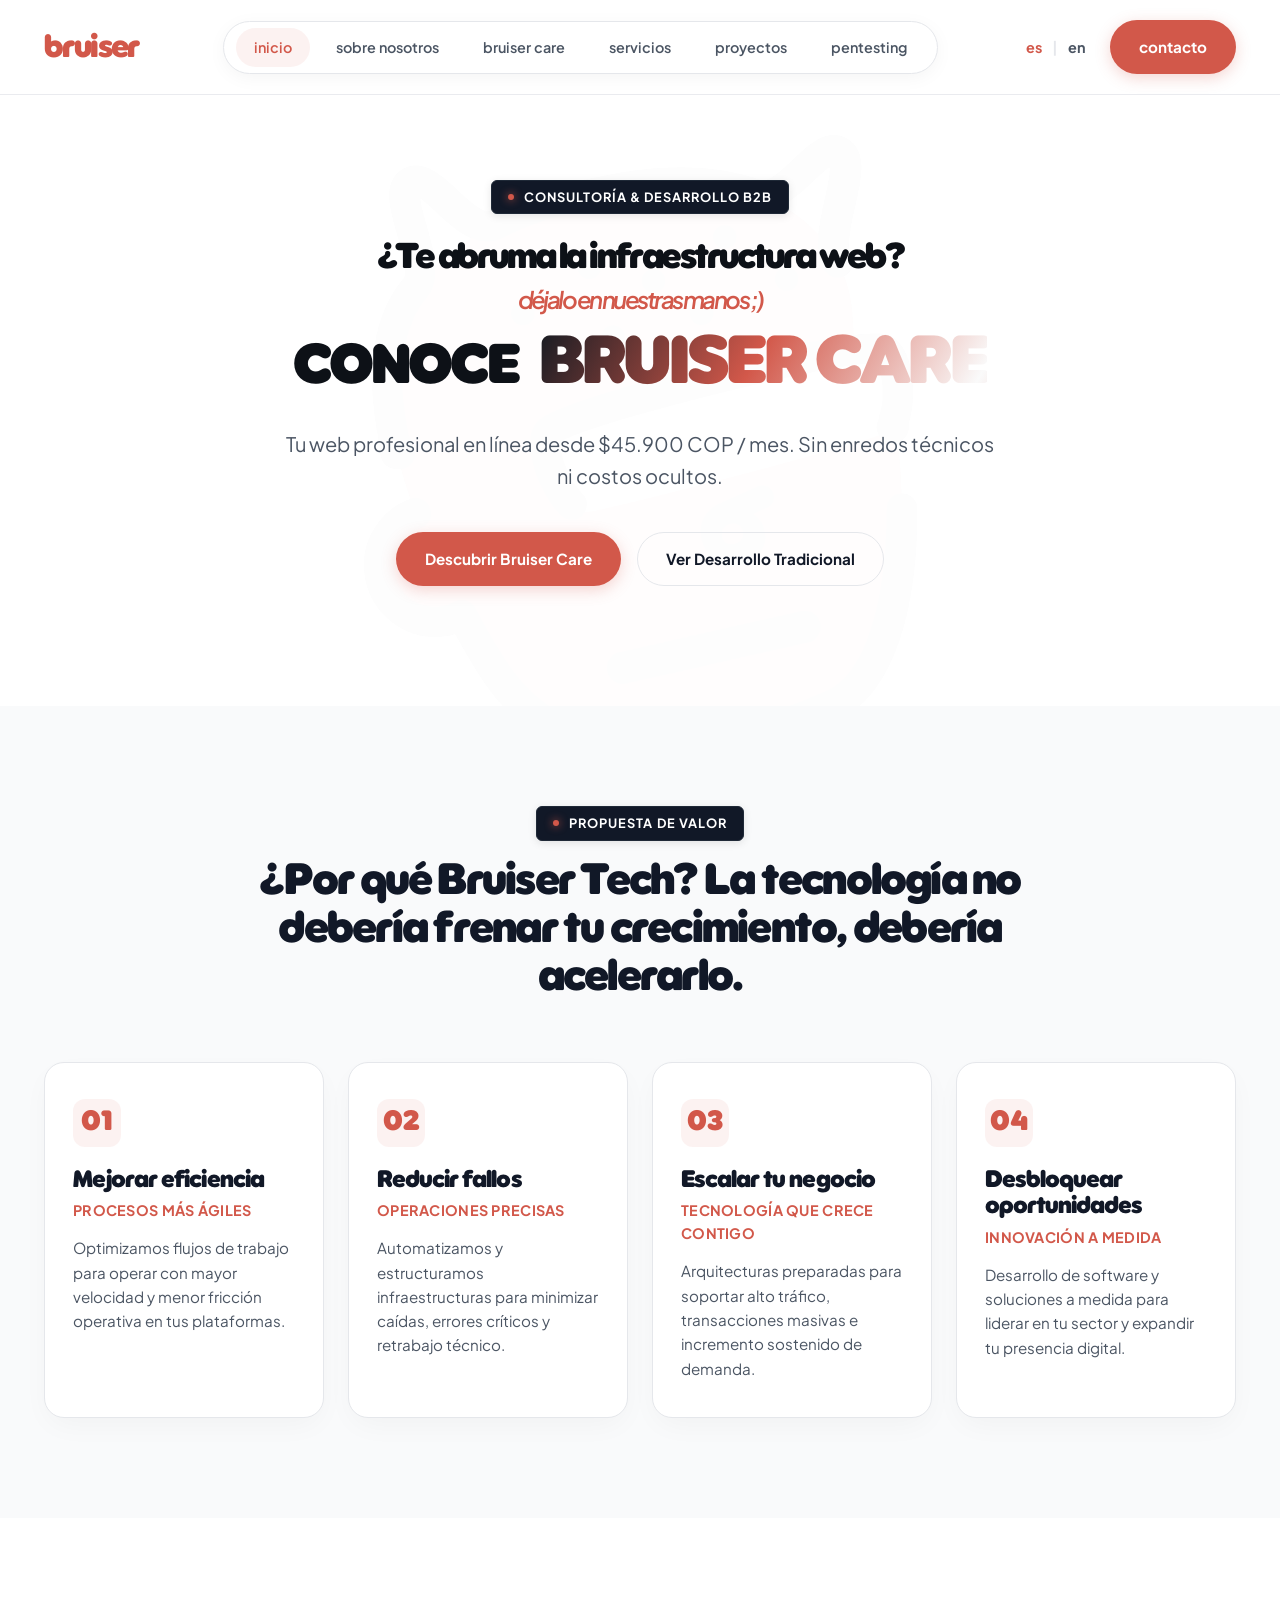
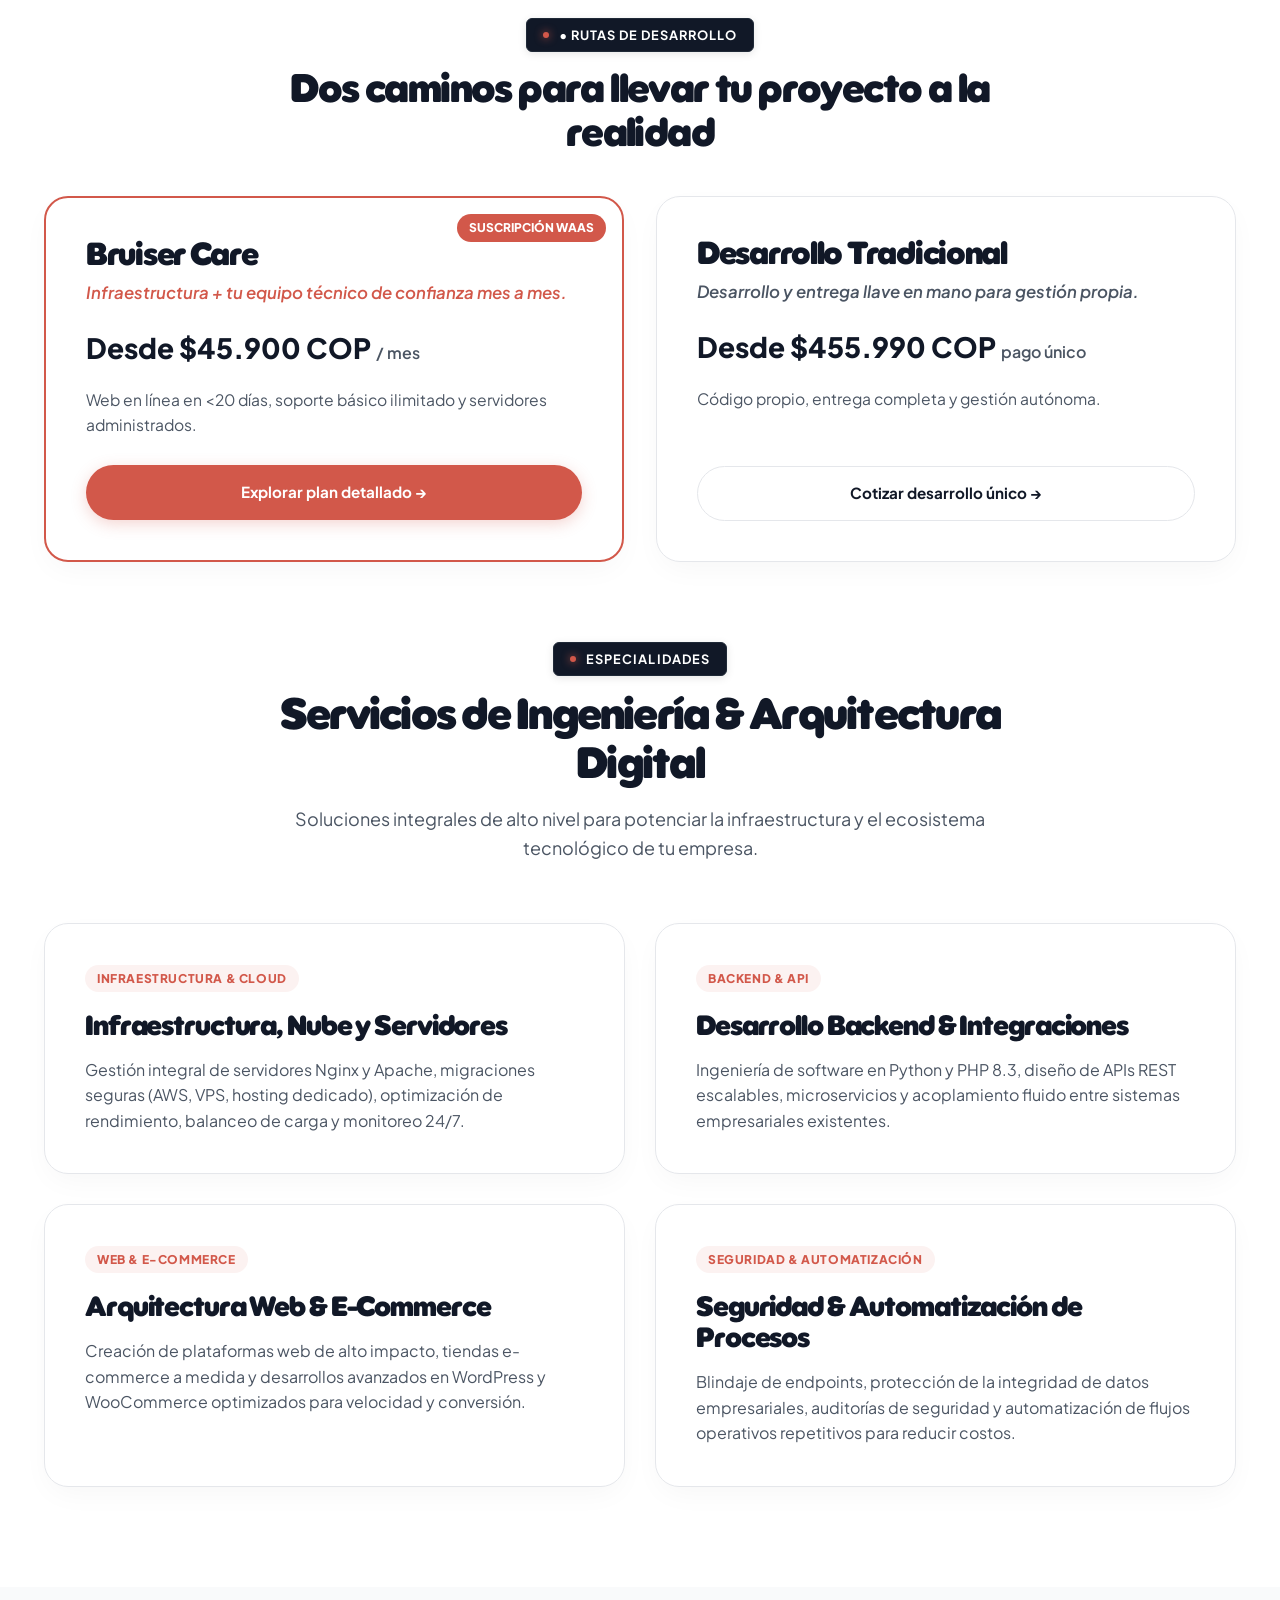
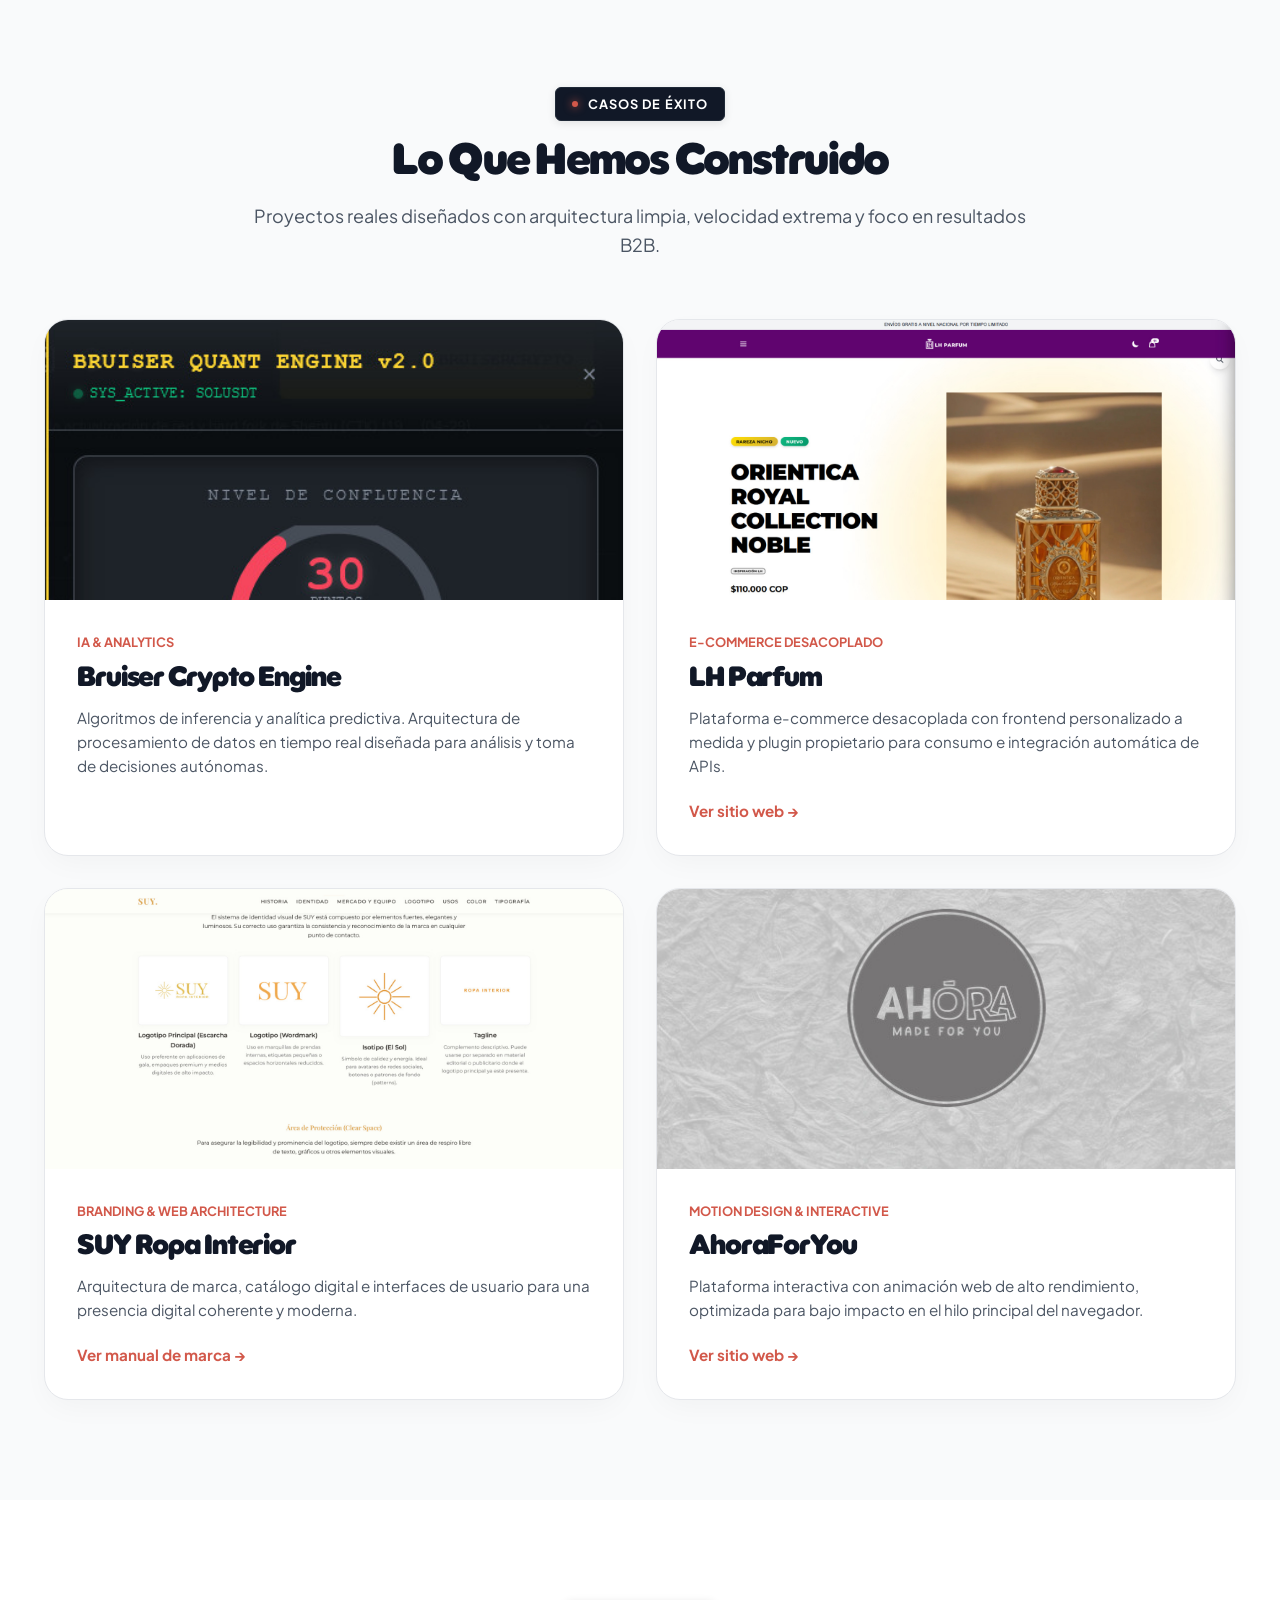
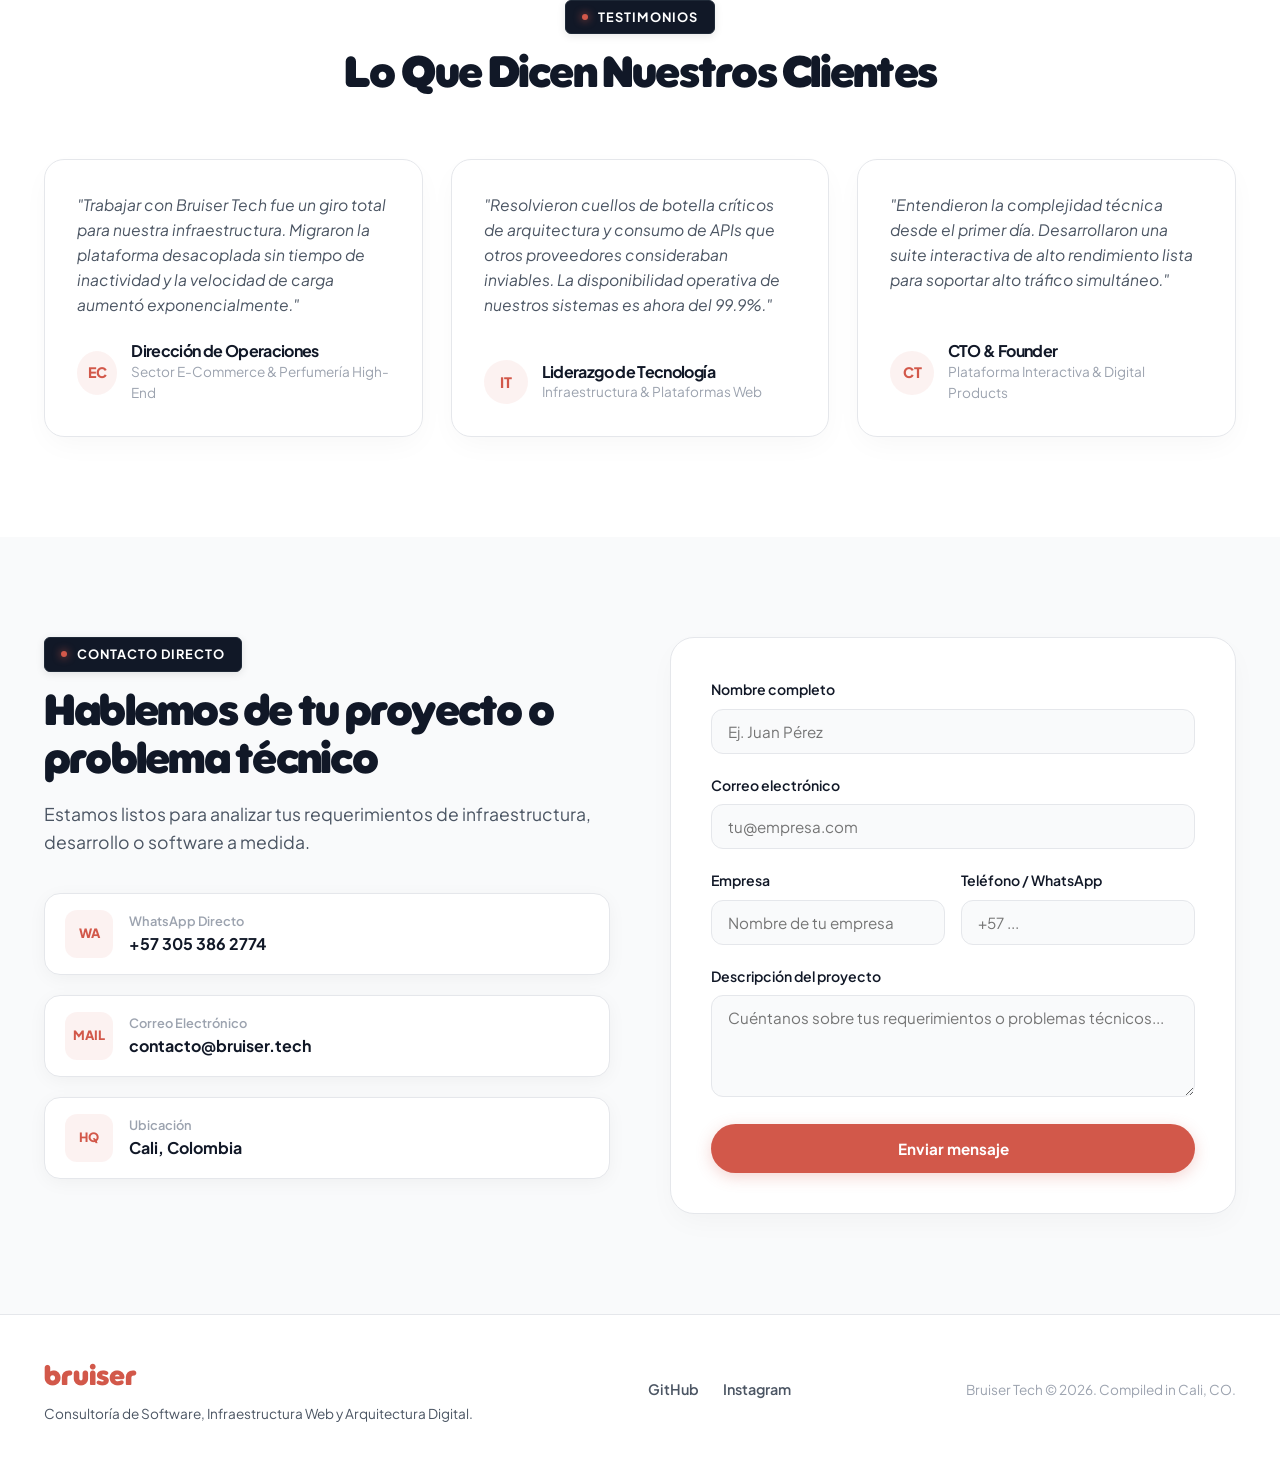
==== commit ac9103b9: "feat: add Bruiser Care dedicated WaaS page and clean B2B styling" ====
--- a/index.html
+++ b/index.html
@@ -54,7 +54,10 @@
                 <h1 class="hero-title" style="margin-bottom: 12px;">
                     <span style="color: #0D1117; font-weight: 800; font-size: 2.25rem; display: block;" data-i18n="hero_line1">¿Te abruma la infraestructura web?</span>
                     <span class="hero-subtitle-script" data-i18n="hero_line2">déjalo en nuestras manos ;)</span>
-                    <span class="text-metallic-chrome" data-i18n="hero_line3">CONOCE BRUISER CARE</span>
+                    <span style="display: block; margin-top: 10px;">
+                        <span style="color: #0D1117; font-family: var(--font-heading); font-size: 3.5rem; font-weight: 900; text-transform: uppercase; letter-spacing: -0.05em; display: inline-block; margin-right: 12px;" data-i18n="hero_line3_prefix">CONOCE</span>
+                        <span class="text-metallic-chrome" style="display: inline-block; margin-top: 0;" data-i18n="hero_line3_highlight">BRUISER CARE</span>
+                    </span>
                 </h1>
                 <p class="hero-subtitle" style="margin-top: 16px;" data-i18n="hero_subtitle">
                     Tu web profesional en línea desde $45.900 COP / mes. Sin enredos técnicos ni costos ocultos.
@@ -331,7 +334,7 @@
 
                         <div class="contact-details">
                             <a href="https://wa.me/573053862774?text=Hola%20Bruiser%20Tech%2C%20quisiera%20cotizar%20un%20proyecto" target="_blank" rel="noopener noreferrer" class="contact-item">
-                                <div class="icon-box">💬</div>
+                                <div class="icon-box" style="font-size: 0.8rem; font-weight: 800; color: var(--brand-coral);">WA</div>
                                 <div>
                                     <span class="label" data-i18n="contact_whatsapp_label">WhatsApp Directo</span>
                                     <span class="value">+57 305 386 2774</span>
@@ -339,7 +342,7 @@
                             </a>
 
                             <a href="mailto:contacto@bruiser.tech" class="contact-item">
-                                <div class="icon-box">✉️</div>
+                                <div class="icon-box" style="font-size: 0.8rem; font-weight: 800; color: var(--brand-coral);">MAIL</div>
                                 <div>
                                     <span class="label" data-i18n="contact_email_label">Correo Electrónico</span>
                                     <span class="value">contacto@bruiser.tech</span>
@@ -347,7 +350,7 @@
                             </a>
 
                             <div class="contact-item">
-                                <div class="icon-box">📍</div>
+                                <div class="icon-box" style="font-size: 0.8rem; font-weight: 800; color: var(--brand-coral);">HQ</div>
                                 <div>
                                     <span class="label" data-i18n="contact_location_label">Ubicación</span>
                                     <span class="value">Cali, Colombia</span>
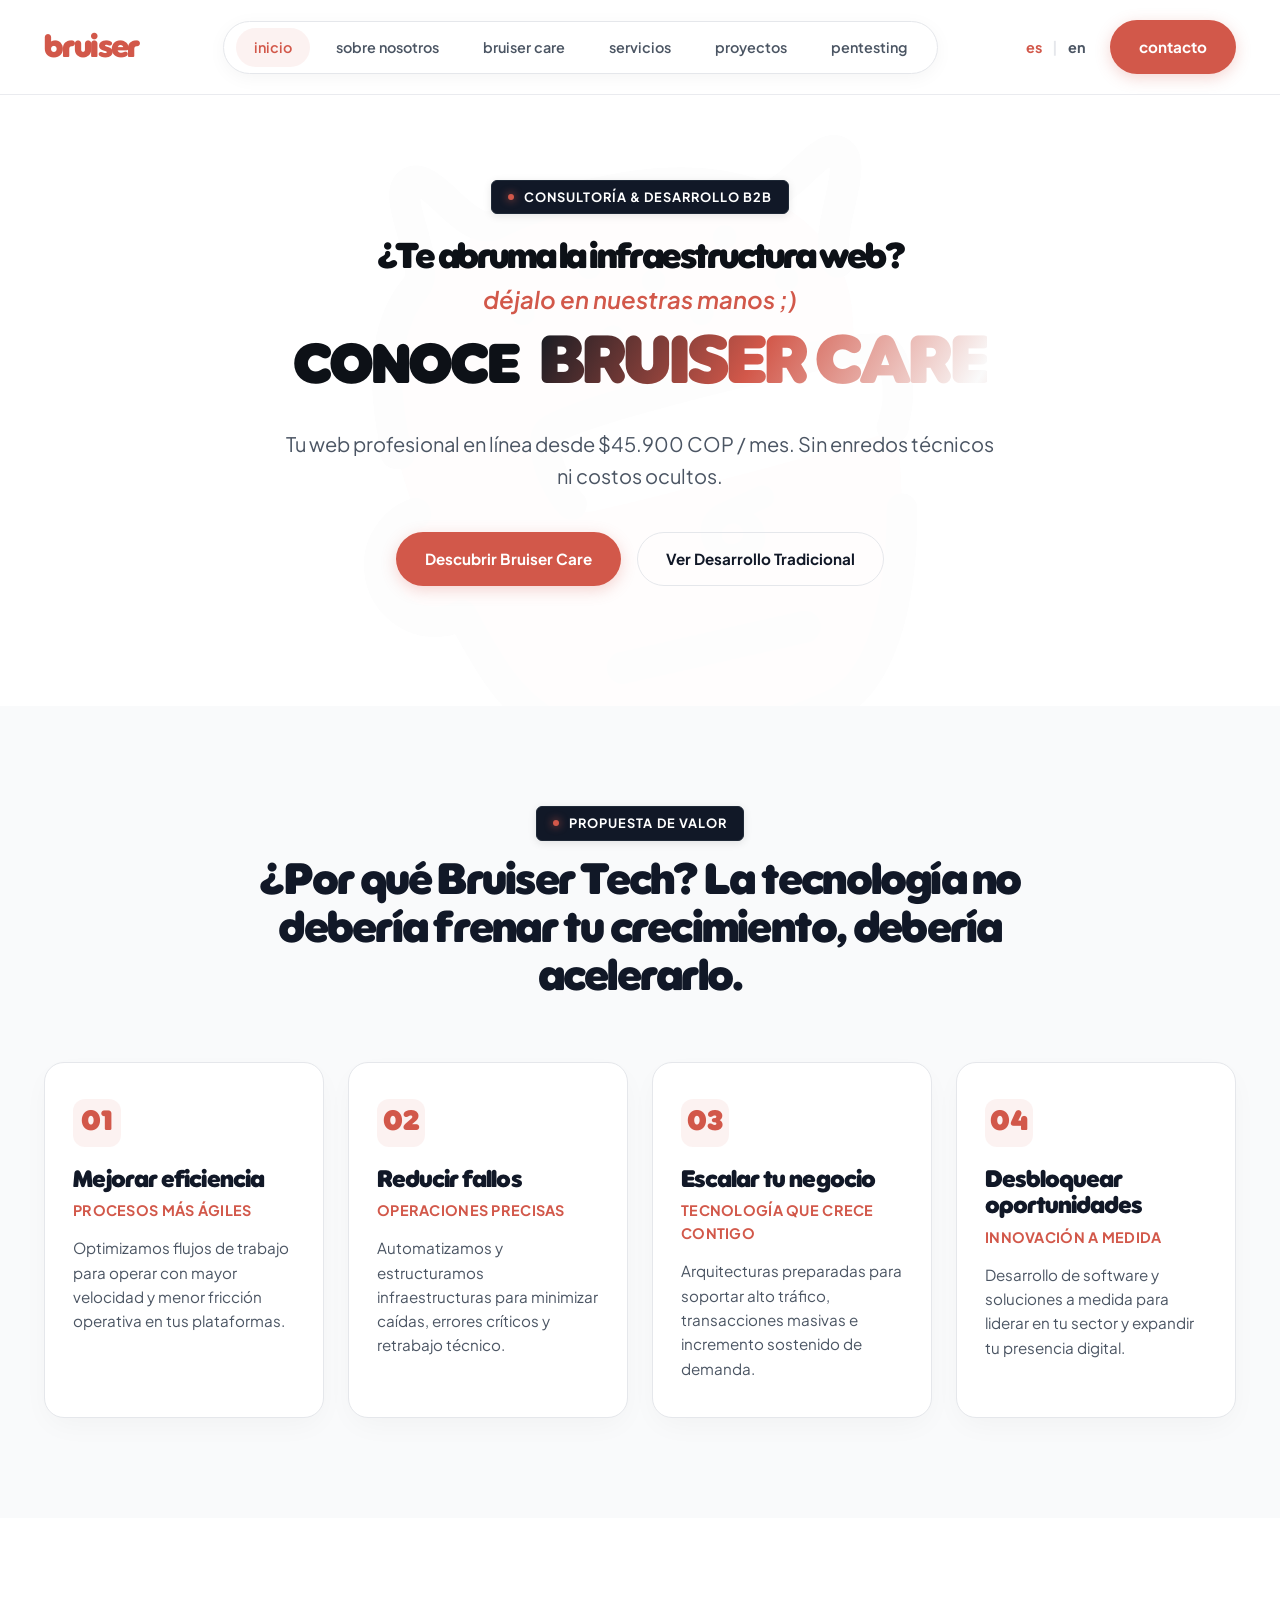
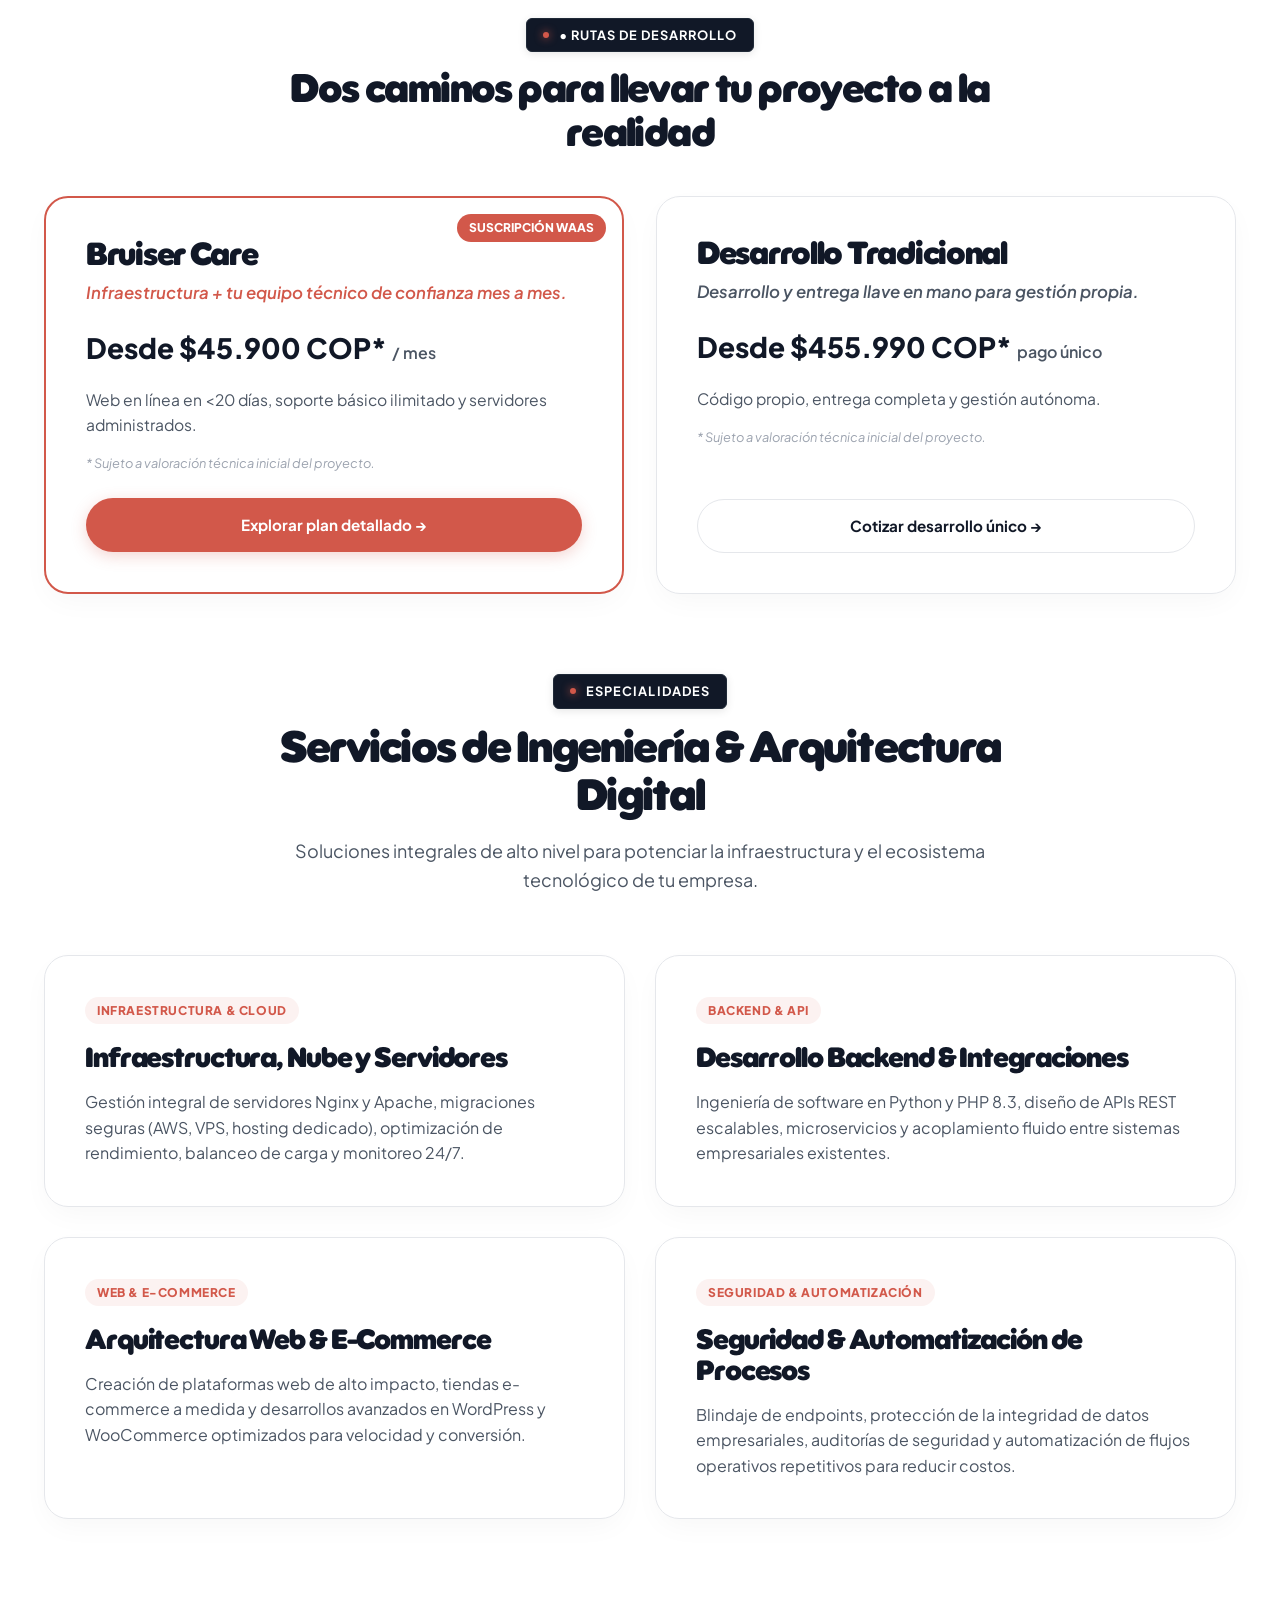
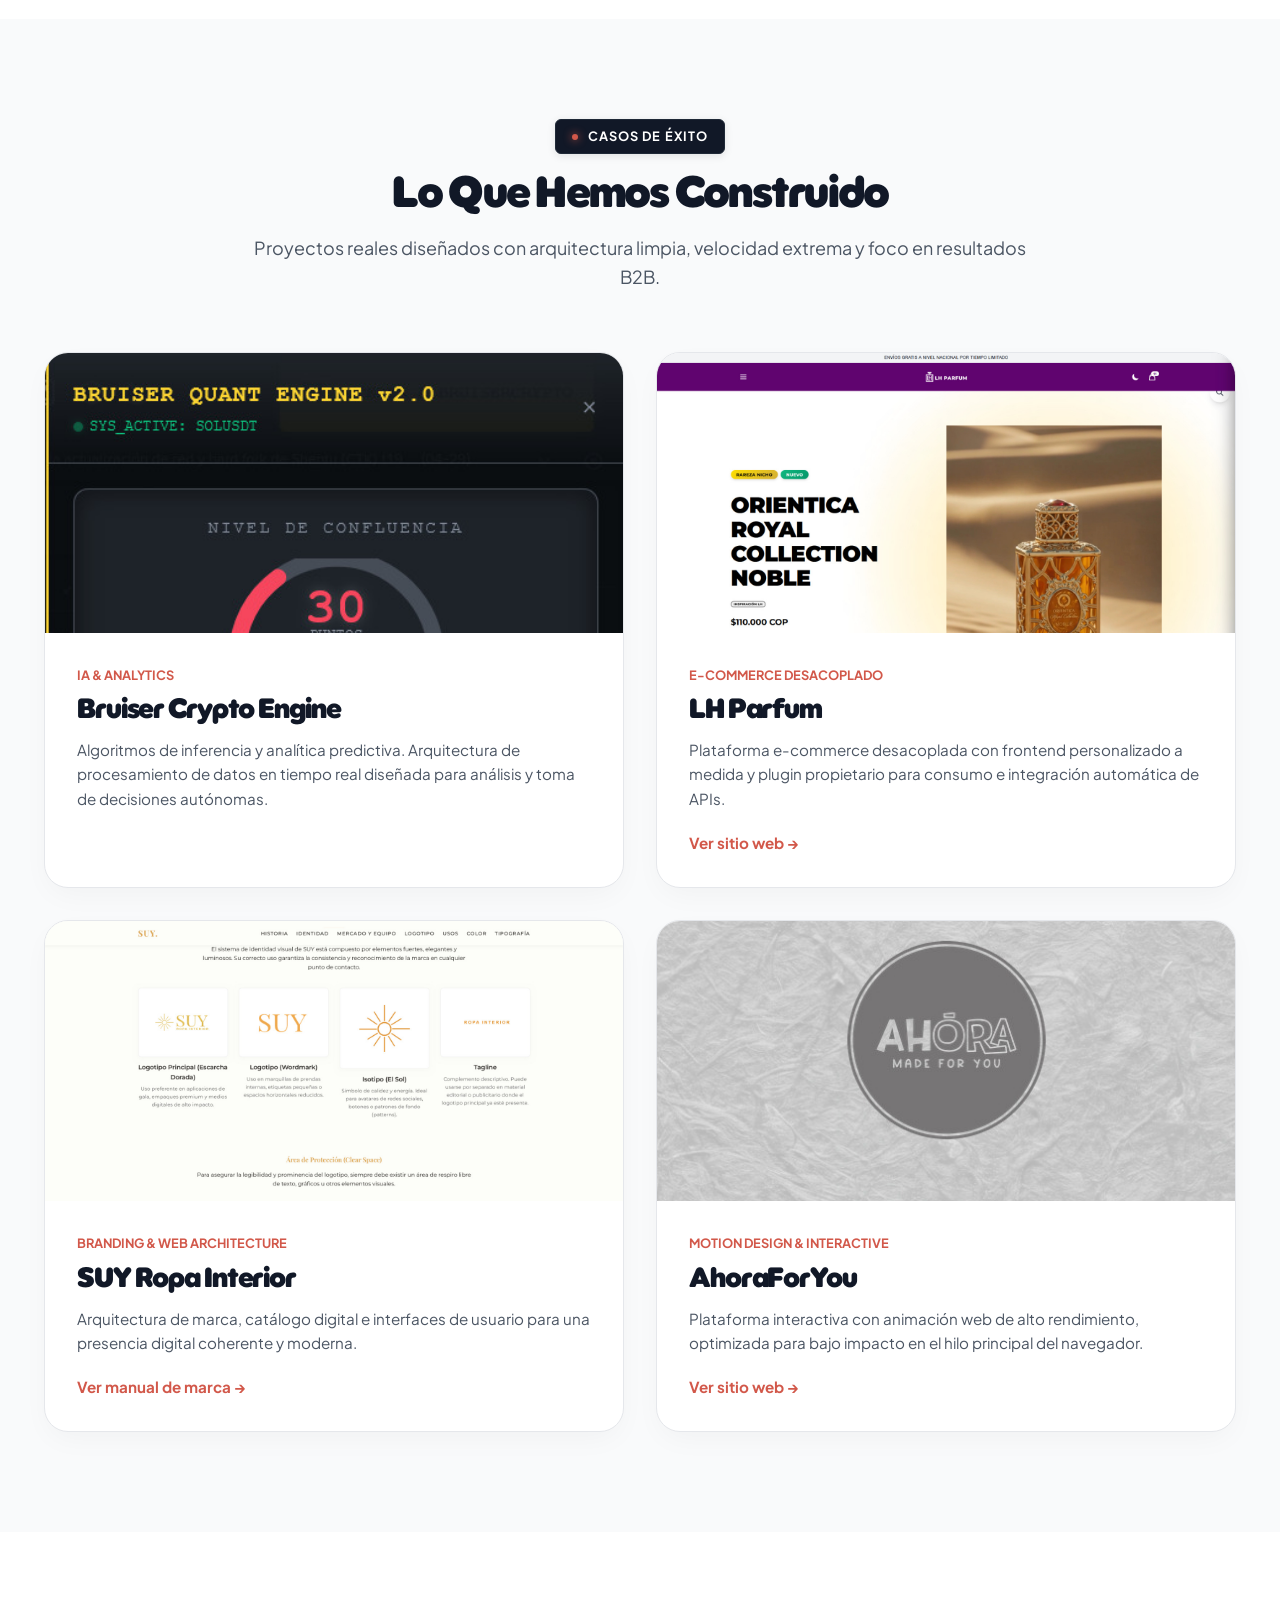
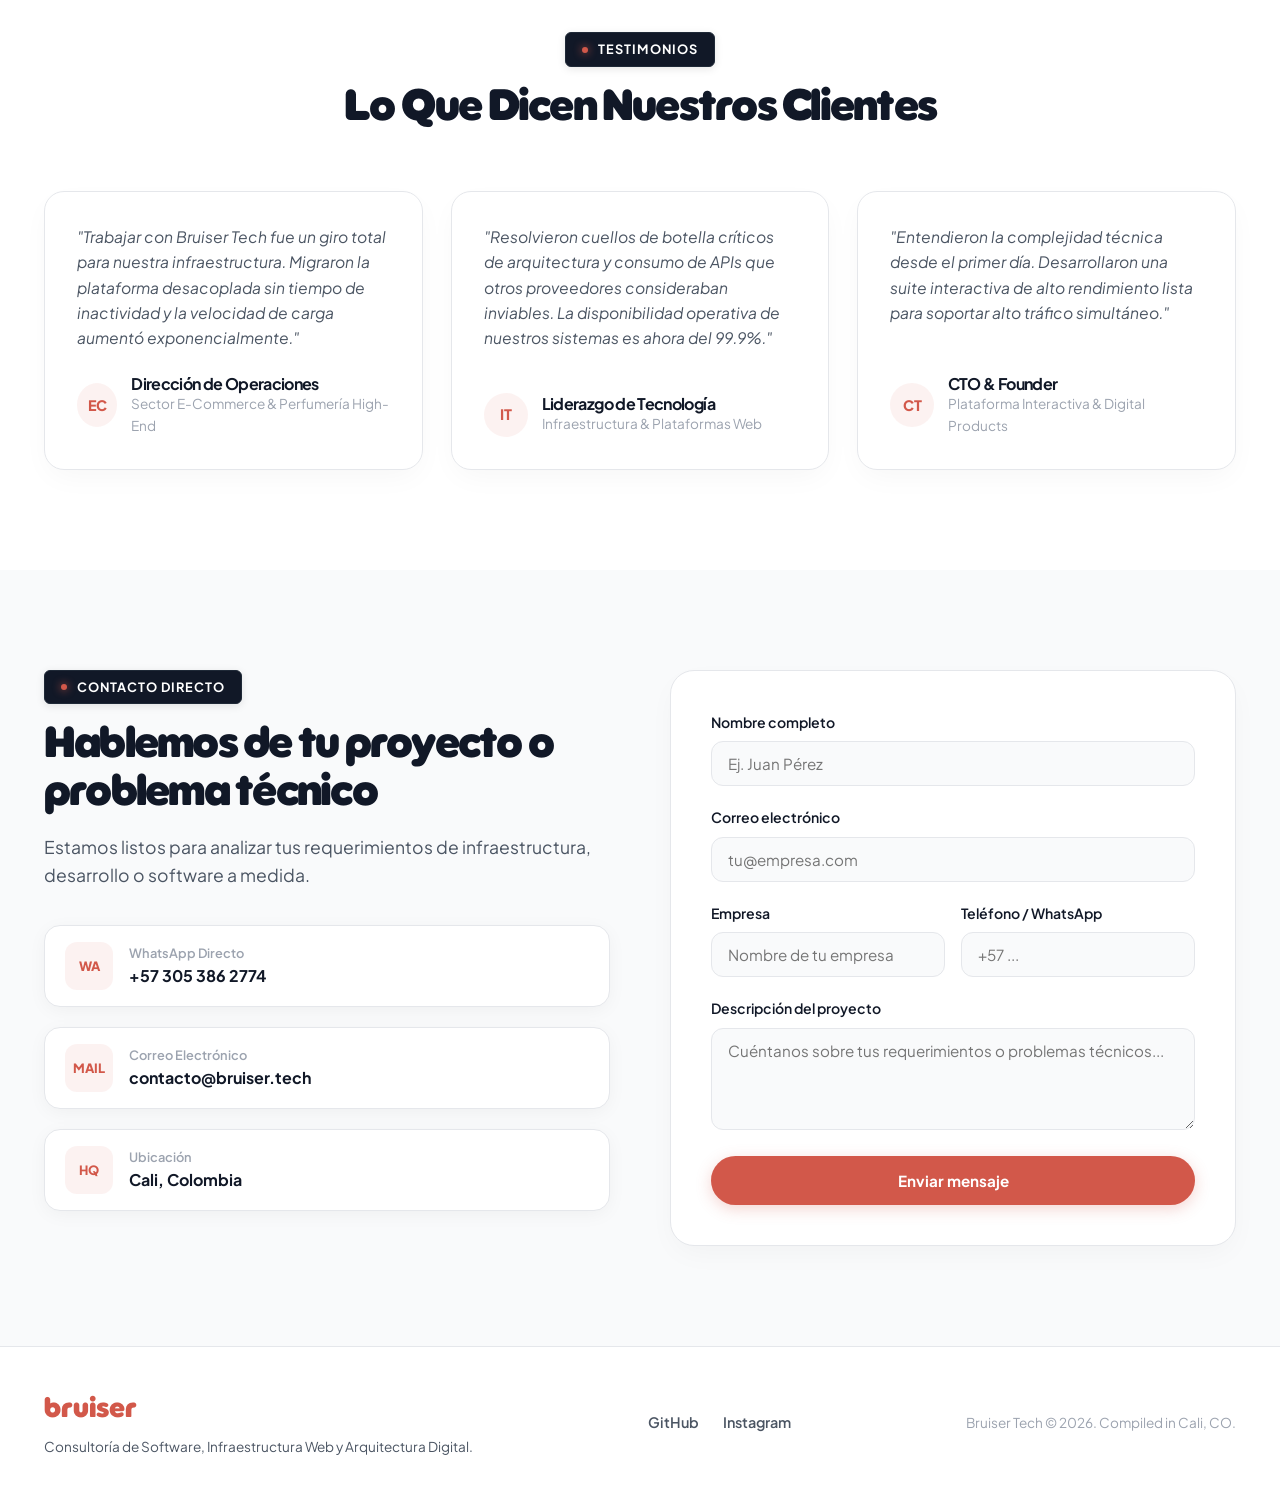
==== commit eb66a550: "feat: implement Bruiser Care WaaS commercial architecture - Add "bruiser care" navigation link to al" ====
--- a/index.html
+++ b/index.html
@@ -135,10 +135,13 @@
                                     Infraestructura + tu equipo técnico de confianza mes a mes.
                                 </p>
                                 <div style="font-size: 1.75rem; font-weight: 900; color: var(--text-primary); margin-bottom: 16px;" data-i18n="path_care_price">
-                                    Desde $45.900 COP <span style="font-size: 1rem; font-weight: 600; color: var(--text-secondary);">/ mes</span>
-                                </div>
-                                <p style="color: var(--text-secondary); font-size: 0.98rem; line-height: 1.6; margin-bottom: 28px;" data-i18n="path_care_desc">
+                                    Desde $45.900 COP* <span style="font-size: 1rem; font-weight: 600; color: var(--text-secondary);">/ mes</span>
+                                </div>
+                                <p style="color: var(--text-secondary); font-size: 0.98rem; line-height: 1.6; margin-bottom: 16px;" data-i18n="path_care_desc">
                                     Web en línea en &lt;20 días, soporte básico ilimitado y servidores administrados.
+                                </p>
+                                <p style="font-size: 0.8rem; color: var(--text-muted); font-style: italic; margin-bottom: 24px;" data-i18n="price_disclaimer">
+                                    * Sujeto a valoración técnica inicial del proyecto.
                                 </p>
                             </div>
                             <a href="bruisercare.html" class="btn btn-primary" style="width: 100%; text-align: center;" data-i18n="path_care_cta">
@@ -154,10 +157,13 @@
                                     Desarrollo y entrega llave en mano para gestión propia.
                                 </p>
                                 <div style="font-size: 1.75rem; font-weight: 900; color: var(--text-primary); margin-bottom: 16px;" data-i18n="path_trad_price">
-                                    Desde $455.990 COP <span style="font-size: 1rem; font-weight: 600; color: var(--text-secondary);">pago único</span>
-                                </div>
-                                <p style="color: var(--text-secondary); font-size: 0.98rem; line-height: 1.6; margin-bottom: 28px;" data-i18n="path_trad_desc">
+                                    Desde $455.990 COP* <span style="font-size: 1rem; font-weight: 600; color: var(--text-secondary);">pago único</span>
+                                </div>
+                                <p style="color: var(--text-secondary); font-size: 0.98rem; line-height: 1.6; margin-bottom: 16px;" data-i18n="path_trad_desc">
                                     Código propio, entrega completa y gestión autónoma.
+                                </p>
+                                <p style="font-size: 0.8rem; color: var(--text-muted); font-style: italic; margin-bottom: 24px;" data-i18n="price_disclaimer">
+                                    * Sujeto a valoración técnica inicial del proyecto.
                                 </p>
                             </div>
                             <a href="#contacto" class="btn btn-secondary" style="width: 100%; text-align: center;" data-i18n="path_trad_cta">
--- a/style.css
+++ b/style.css
@@ -358,6 +358,8 @@
     margin-top: 8px;
     margin-bottom: 16px;
     font-family: var(--font-body);
+    letter-spacing: normal;
+    word-spacing: normal;
 }
 
 .text-metallic-chrome {
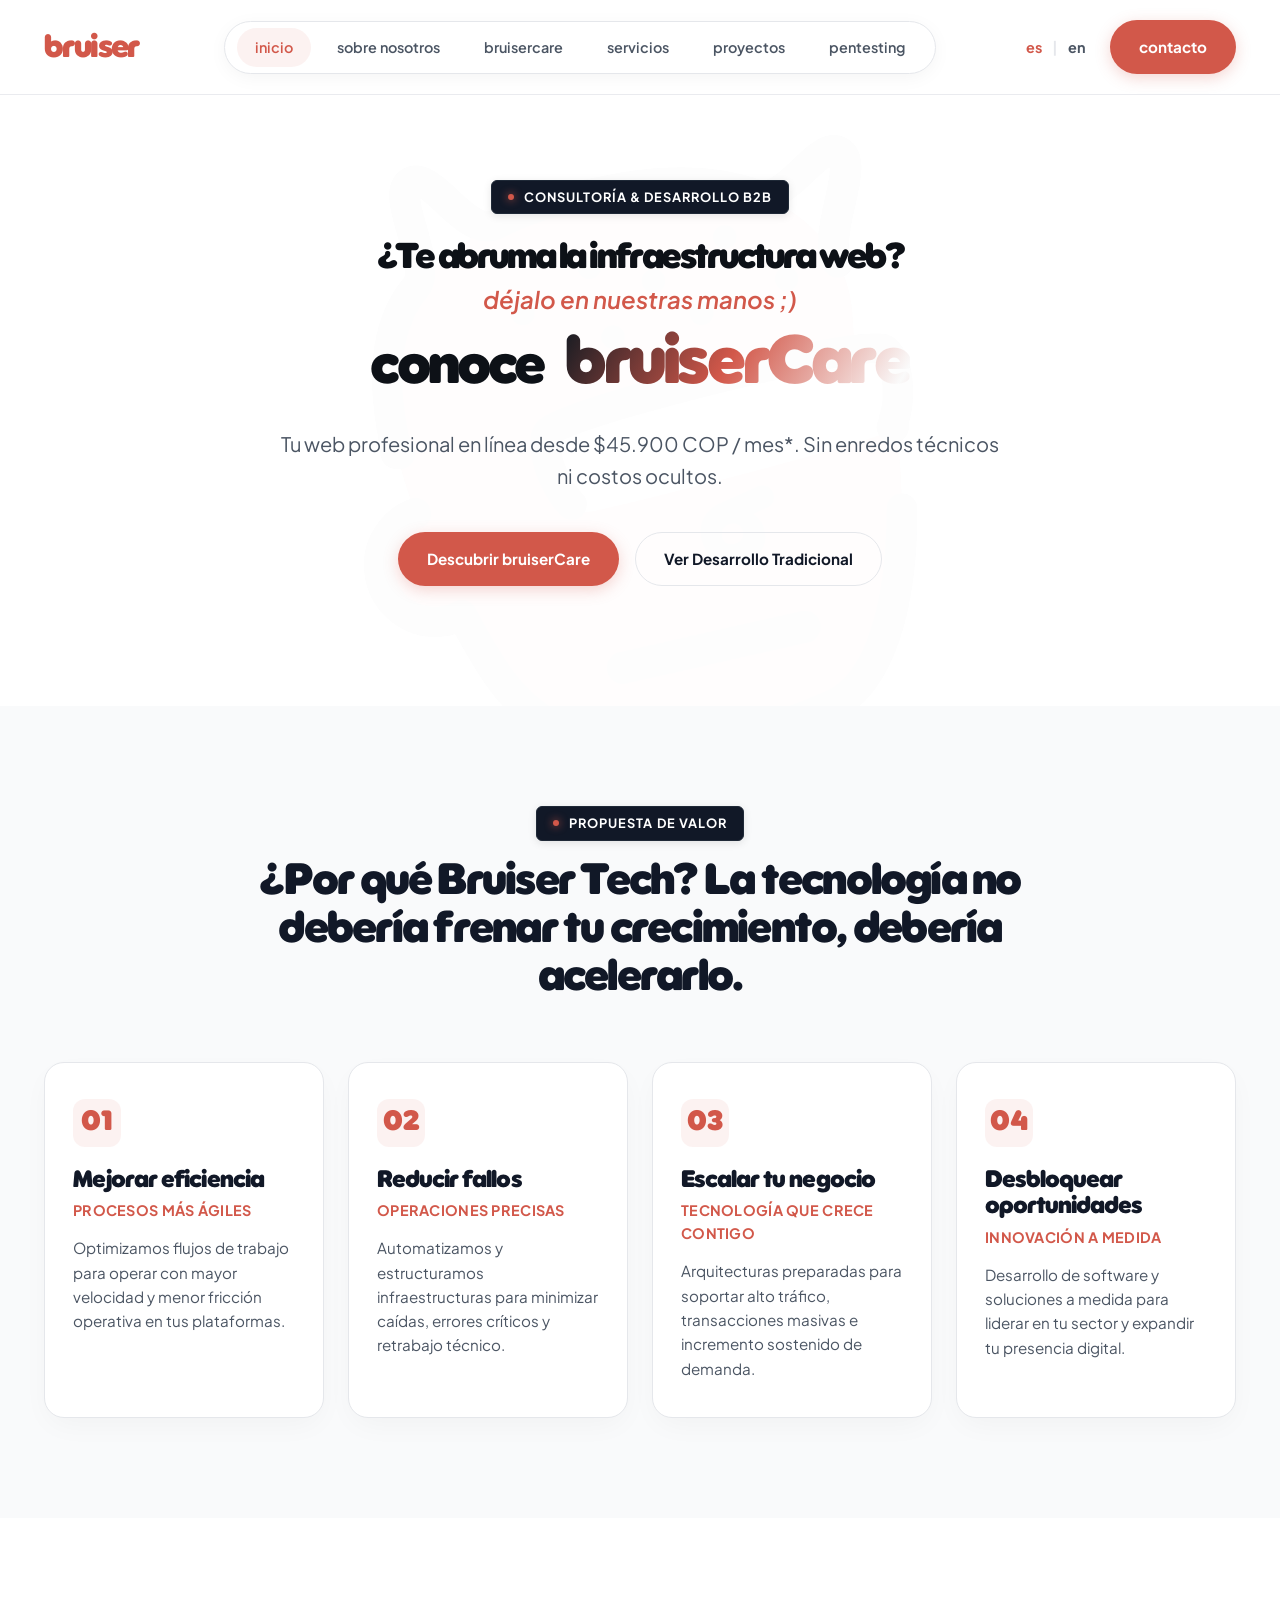
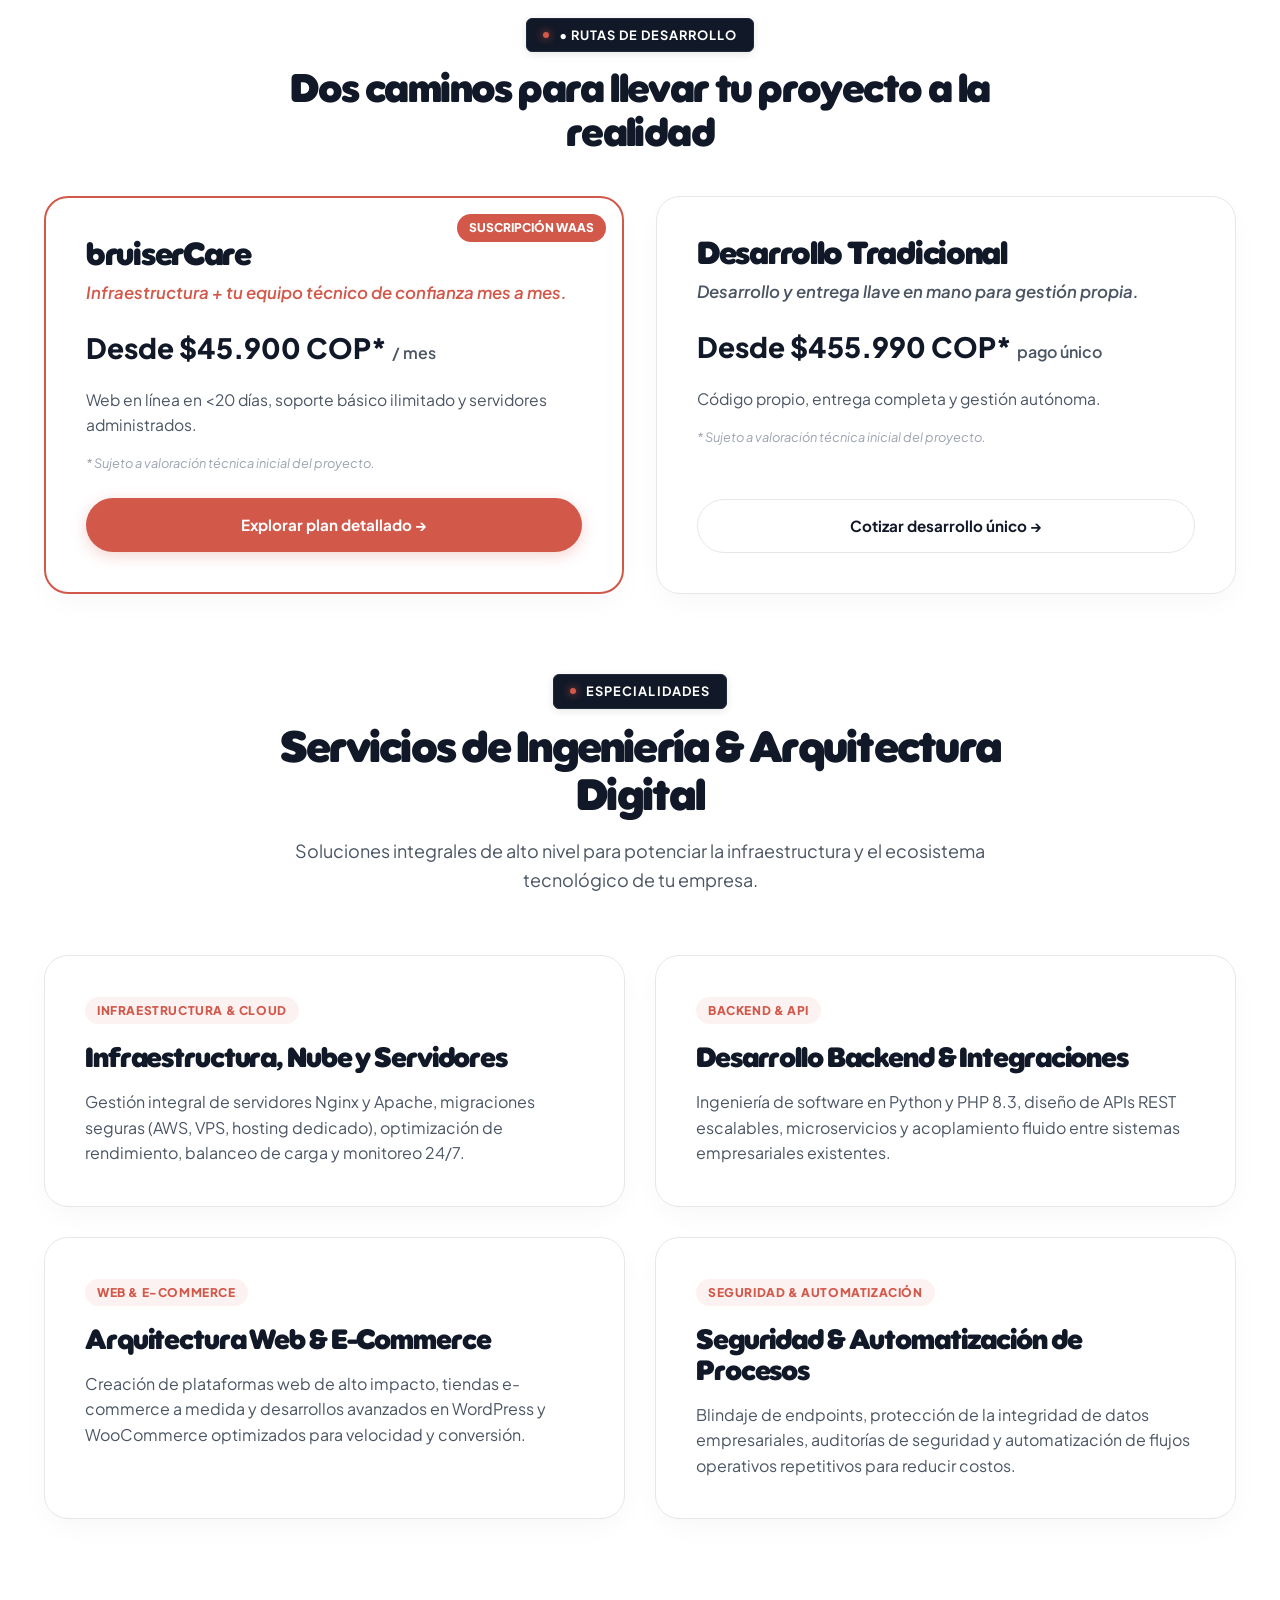
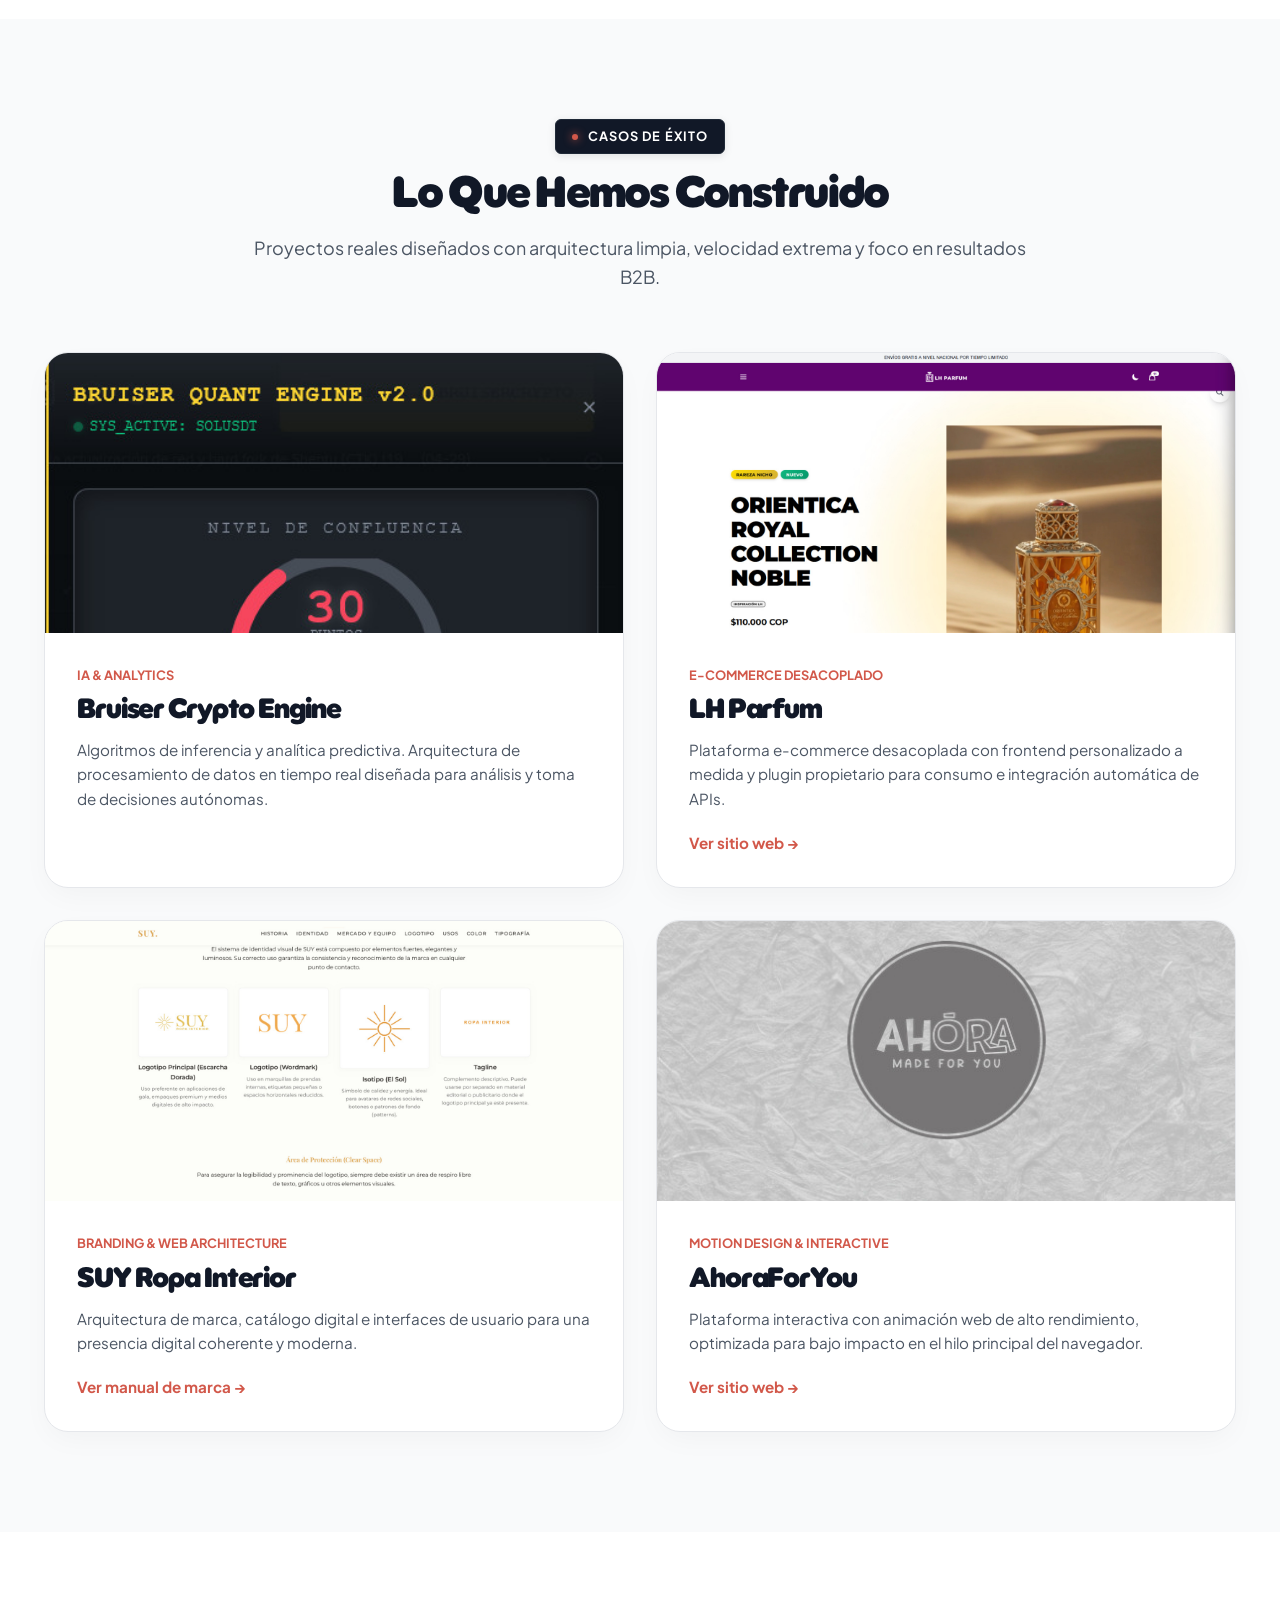
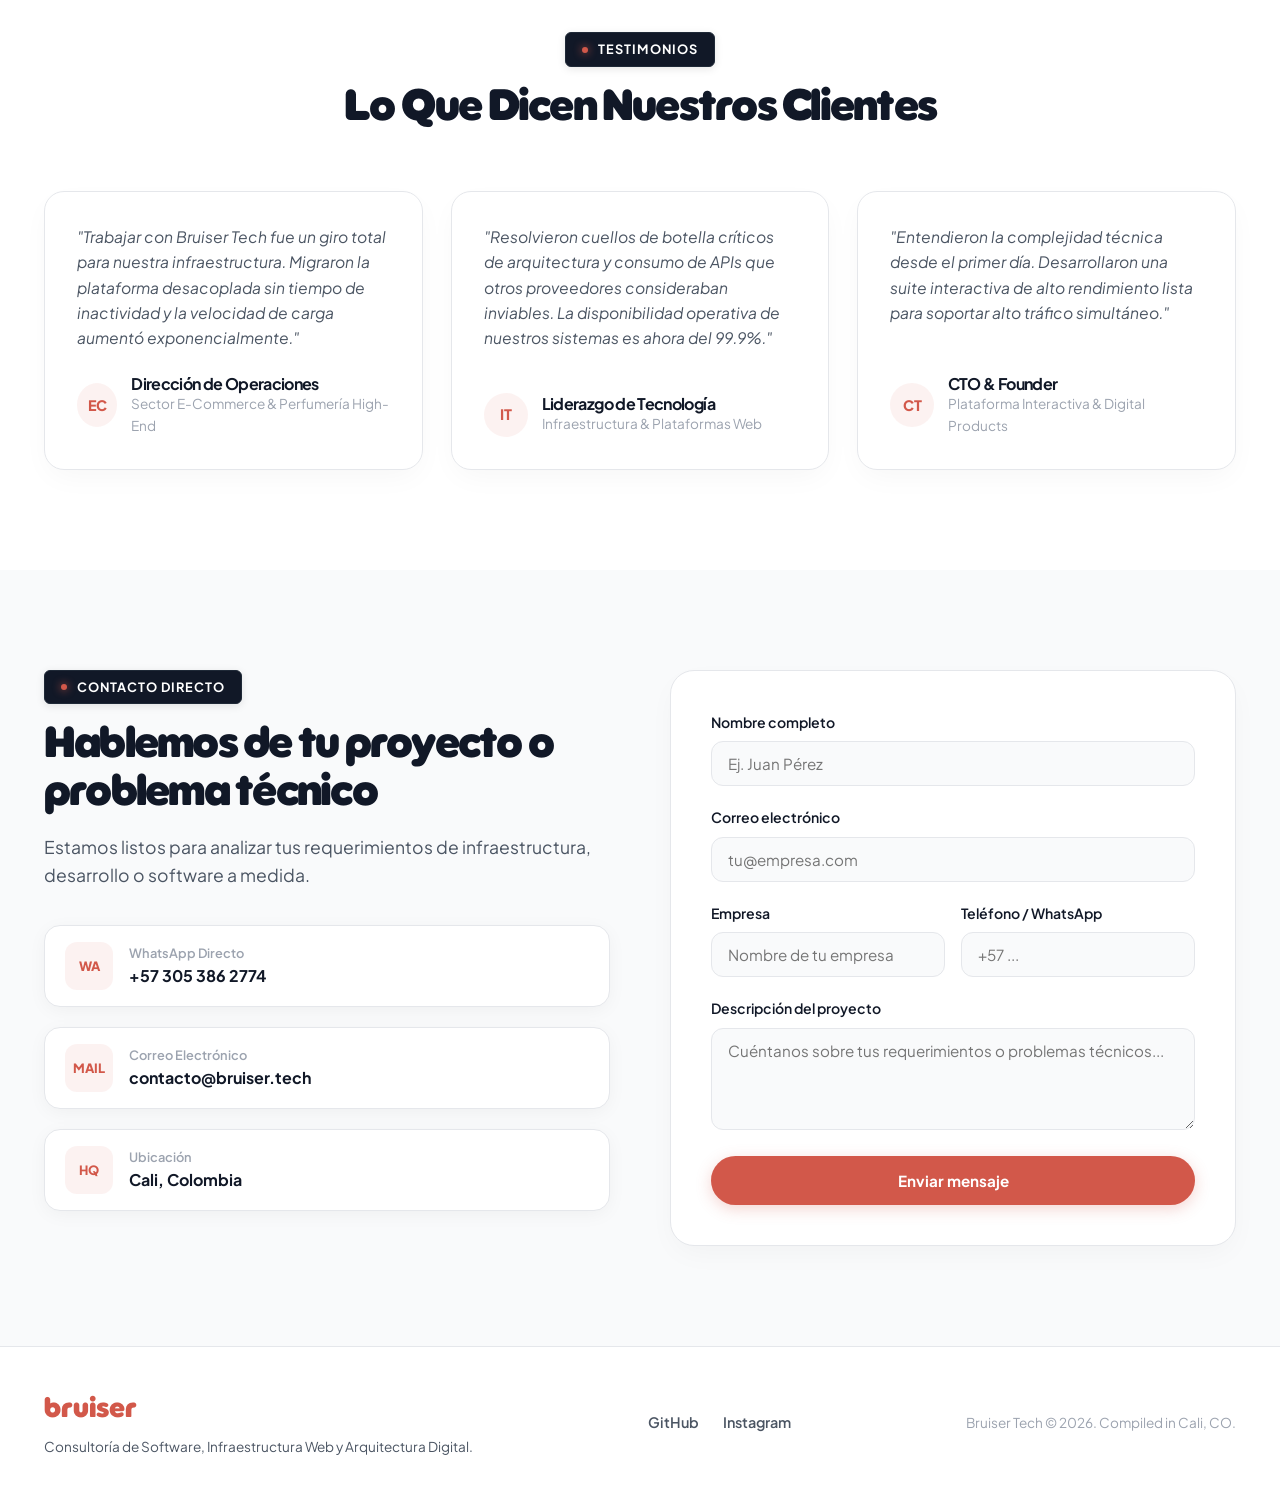
==== commit 6f058ca5: "fix(branding): enforce bruiserCare camelCase naming and LT Saeada lowercase styling - Standardize 'b" ====
--- a/index.html
+++ b/index.html
@@ -20,7 +20,7 @@
                 <div class="pill-nav">
                     <a href="index.html" class="nav-link active" data-i18n="nav_home">inicio</a>
                     <a href="nosotros.html" class="nav-link" data-i18n="nav_about">sobre nosotros</a>
-                    <a href="bruisercare.html" class="nav-link" data-i18n="nav_bruisercare">bruiser care</a>
+                    <a href="bruisercare.html" class="nav-link" data-i18n="nav_bruisercare">bruiserCare</a>
                     <a href="servicios.html" class="nav-link" data-i18n="nav_services">servicios</a>
                     <a href="proyectos.html" class="nav-link" data-i18n="nav_projects">proyectos</a>
                     <a href="pentesting.html" class="nav-link" data-i18n="nav_pentesting">pentesting</a>
@@ -55,15 +55,15 @@
                     <span style="color: #0D1117; font-weight: 800; font-size: 2.25rem; display: block;" data-i18n="hero_line1">¿Te abruma la infraestructura web?</span>
                     <span class="hero-subtitle-script" data-i18n="hero_line2">déjalo en nuestras manos ;)</span>
                     <span style="display: block; margin-top: 10px;">
-                        <span style="color: #0D1117; font-family: var(--font-heading); font-size: 3.5rem; font-weight: 900; text-transform: uppercase; letter-spacing: -0.05em; display: inline-block; margin-right: 12px;" data-i18n="hero_line3_prefix">CONOCE</span>
-                        <span class="text-metallic-chrome" style="display: inline-block; margin-top: 0;" data-i18n="hero_line3_highlight">BRUISER CARE</span>
+                        <span style="color: #0D1117; font-family: var(--font-heading); font-size: 3.5rem; font-weight: 900; letter-spacing: -0.05em; display: inline-block; margin-right: 12px;" data-i18n="hero_line3_prefix">conoce</span>
+                        <span class="text-metallic-chrome" style="display: inline-block; margin-top: 0;" data-i18n="hero_line3_highlight">bruiserCare</span>
                     </span>
                 </h1>
                 <p class="hero-subtitle" style="margin-top: 16px;" data-i18n="hero_subtitle">
-                    Tu web profesional en línea desde $45.900 COP / mes. Sin enredos técnicos ni costos ocultos.
+                    Tu web profesional en línea desde $45.900 COP / mes*. Sin enredos técnicos ni costos ocultos.
                 </p>
                 <div class="hero-ctas">
-                    <a href="bruisercare.html" class="btn btn-primary" data-i18n="hero_cta_primary">Descubrir Bruiser Care</a>
+                    <a href="bruisercare.html" class="btn btn-primary" data-i18n="hero_cta_primary">Descubrir bruiserCare</a>
                     <a href="#servicios" class="btn btn-secondary" data-i18n="hero_cta_secondary">Ver Desarrollo Tradicional</a>
                 </div>
             </div>
@@ -126,11 +126,11 @@
                     </div>
 
                     <div style="display: grid; grid-template-columns: 1fr 1fr; gap: 32px;" class="two-paths-grid">
-                        <!-- Column 1: Bruiser Care -->
+                        <!-- Column 1: bruiserCare -->
                         <div class="card-hover" style="background-color: var(--bg-card); border: 2px solid var(--brand-coral); border-radius: 24px; padding: 40px; box-shadow: var(--shadow-card); display: flex; flex-direction: column; justify-content: space-between; position: relative; overflow: hidden;">
                             <div style="position: absolute; top: 16px; right: 16px; background-color: var(--brand-coral); color: #fff; font-size: 0.75rem; font-weight: 800; padding: 4px 12px; border-radius: 9999px; text-transform: uppercase;" data-i18n="path_care_tag">Suscripción WaaS</div>
                             <div>
-                                <h3 style="font-size: 2rem; color: var(--text-primary); margin-bottom: 6px;">Bruiser Care</h3>
+                                <h3 style="font-size: 2rem; color: var(--text-primary); margin-bottom: 6px;">bruiserCare</h3>
                                 <p style="font-size: 1.05rem; font-weight: 600; color: var(--brand-coral); margin-bottom: 20px; font-style: italic;" data-i18n="path_care_sub">
                                     Infraestructura + tu equipo técnico de confianza mes a mes.
                                 </p>
--- a/style.css
+++ b/style.css
@@ -366,7 +366,6 @@
     font-family: var(--font-heading);
     font-size: 4.25rem;
     font-weight: 900;
-    text-transform: uppercase;
     letter-spacing: -0.05em;
     display: block;
     margin-top: 10px;
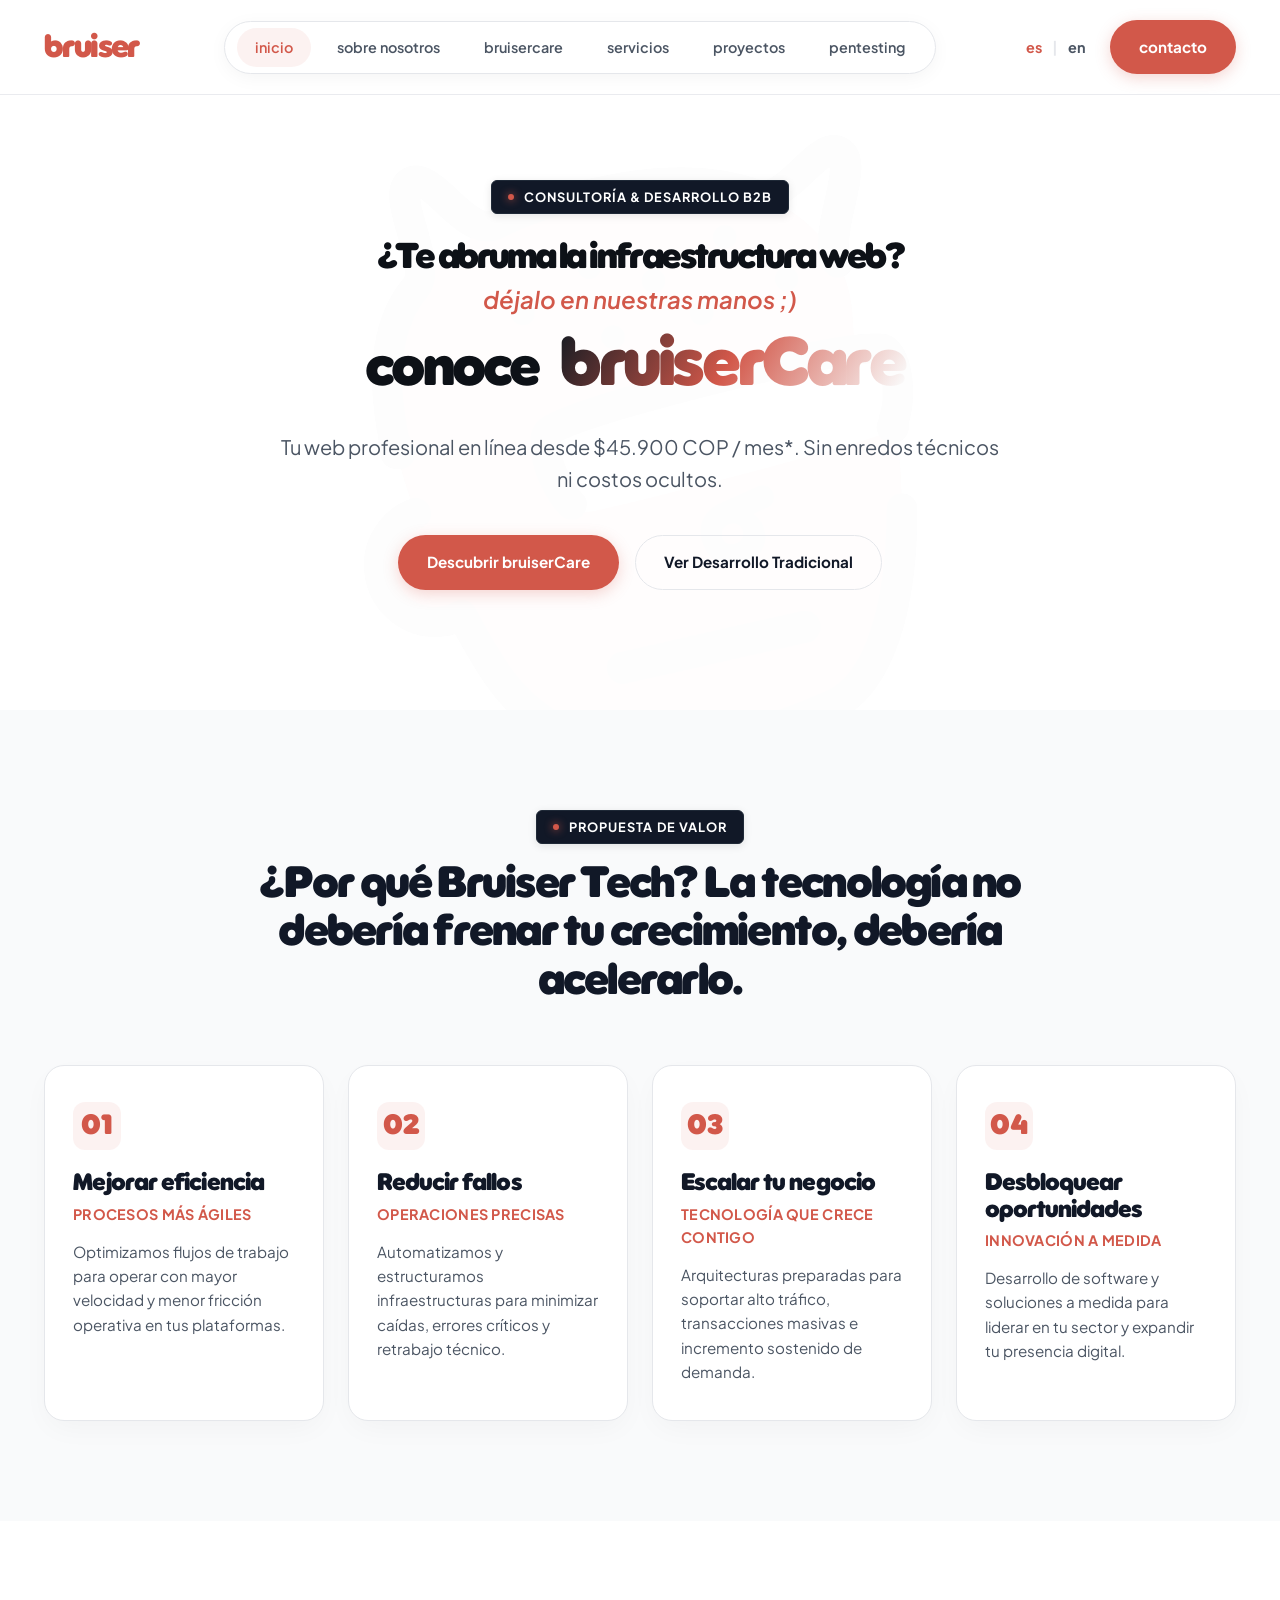
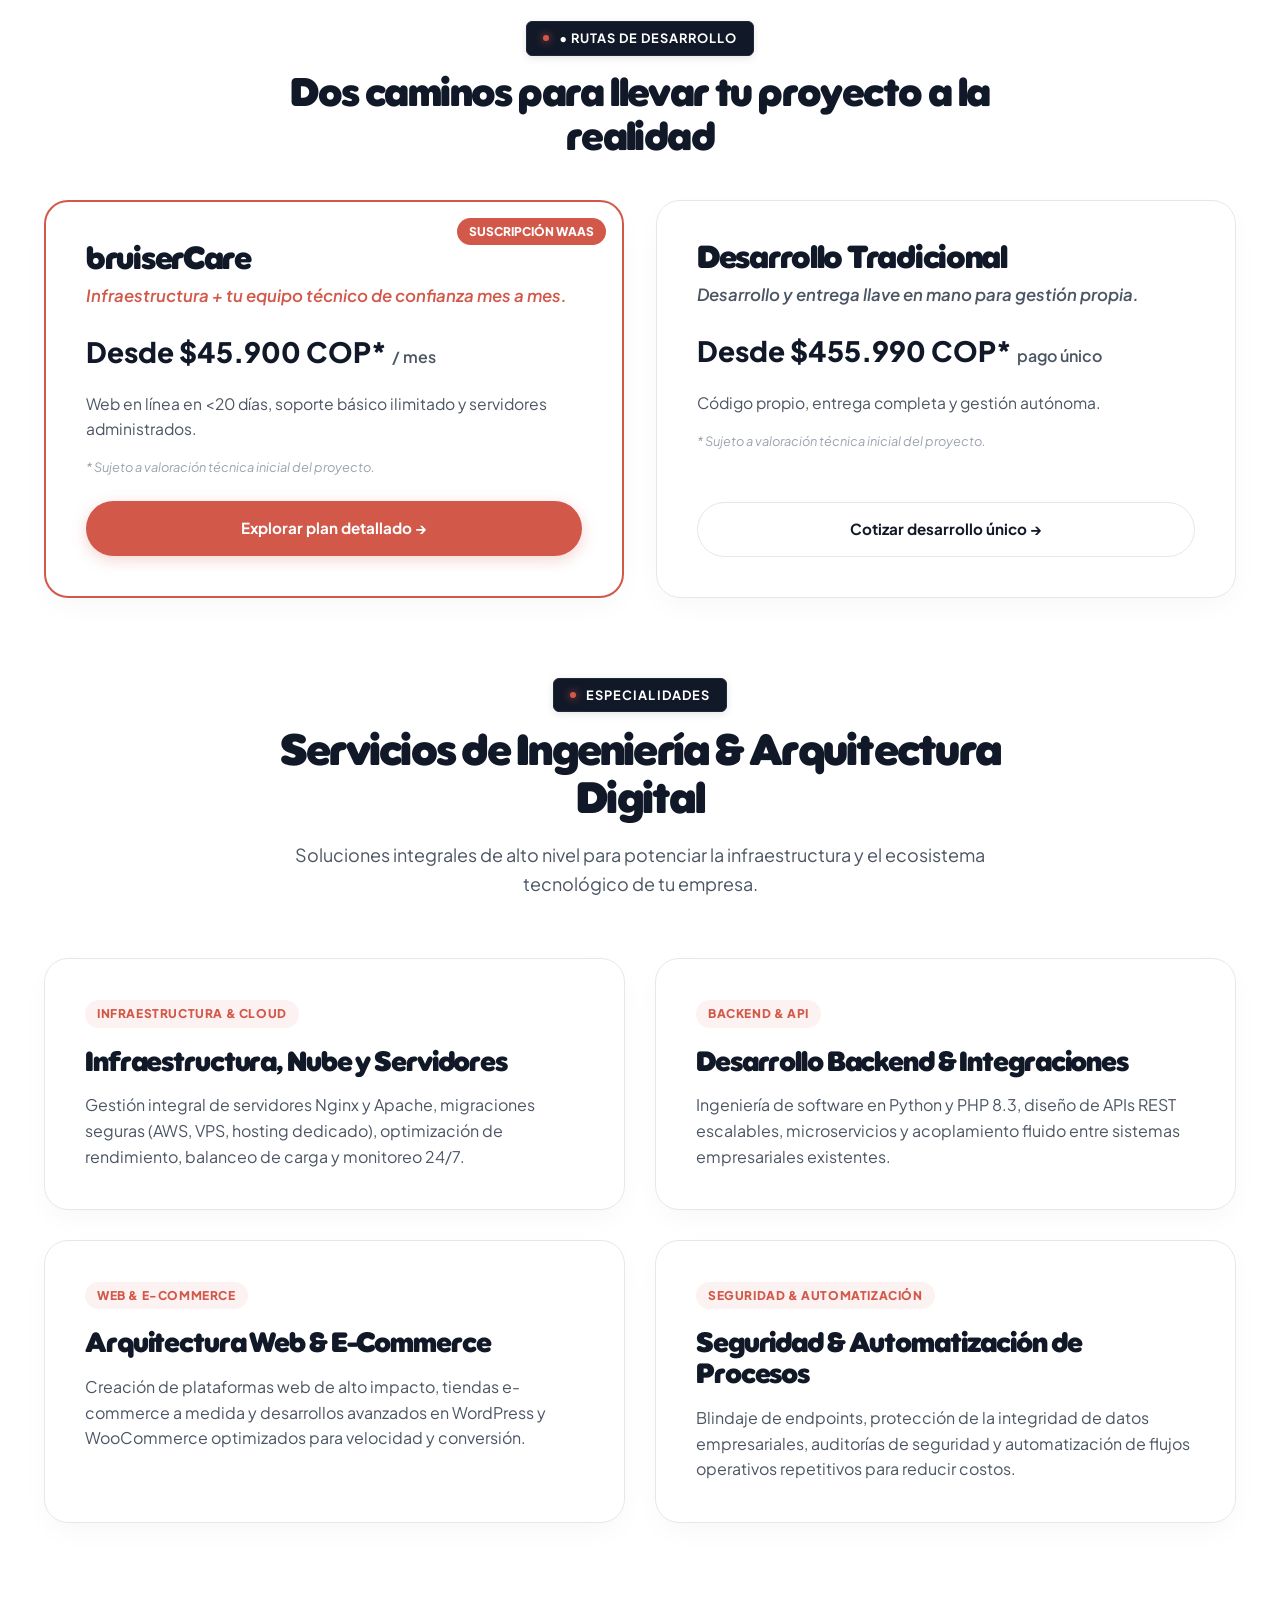
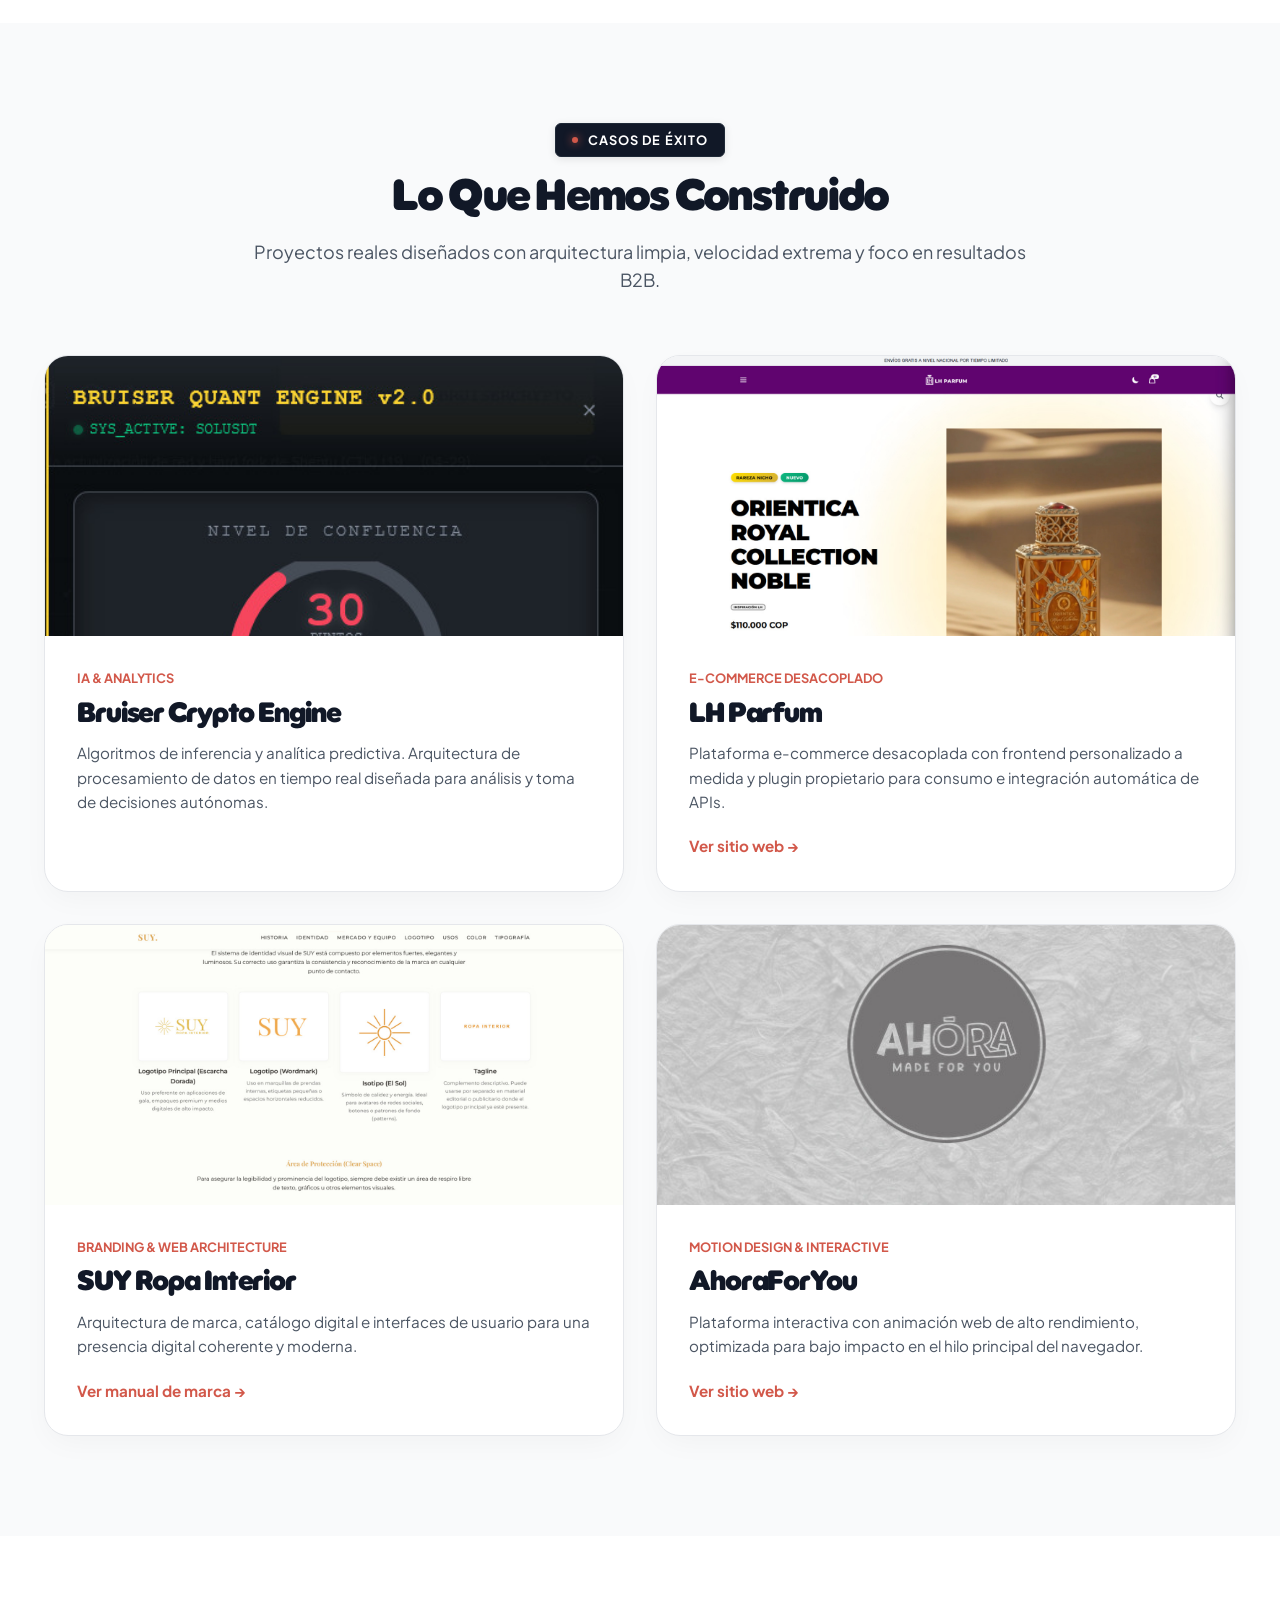
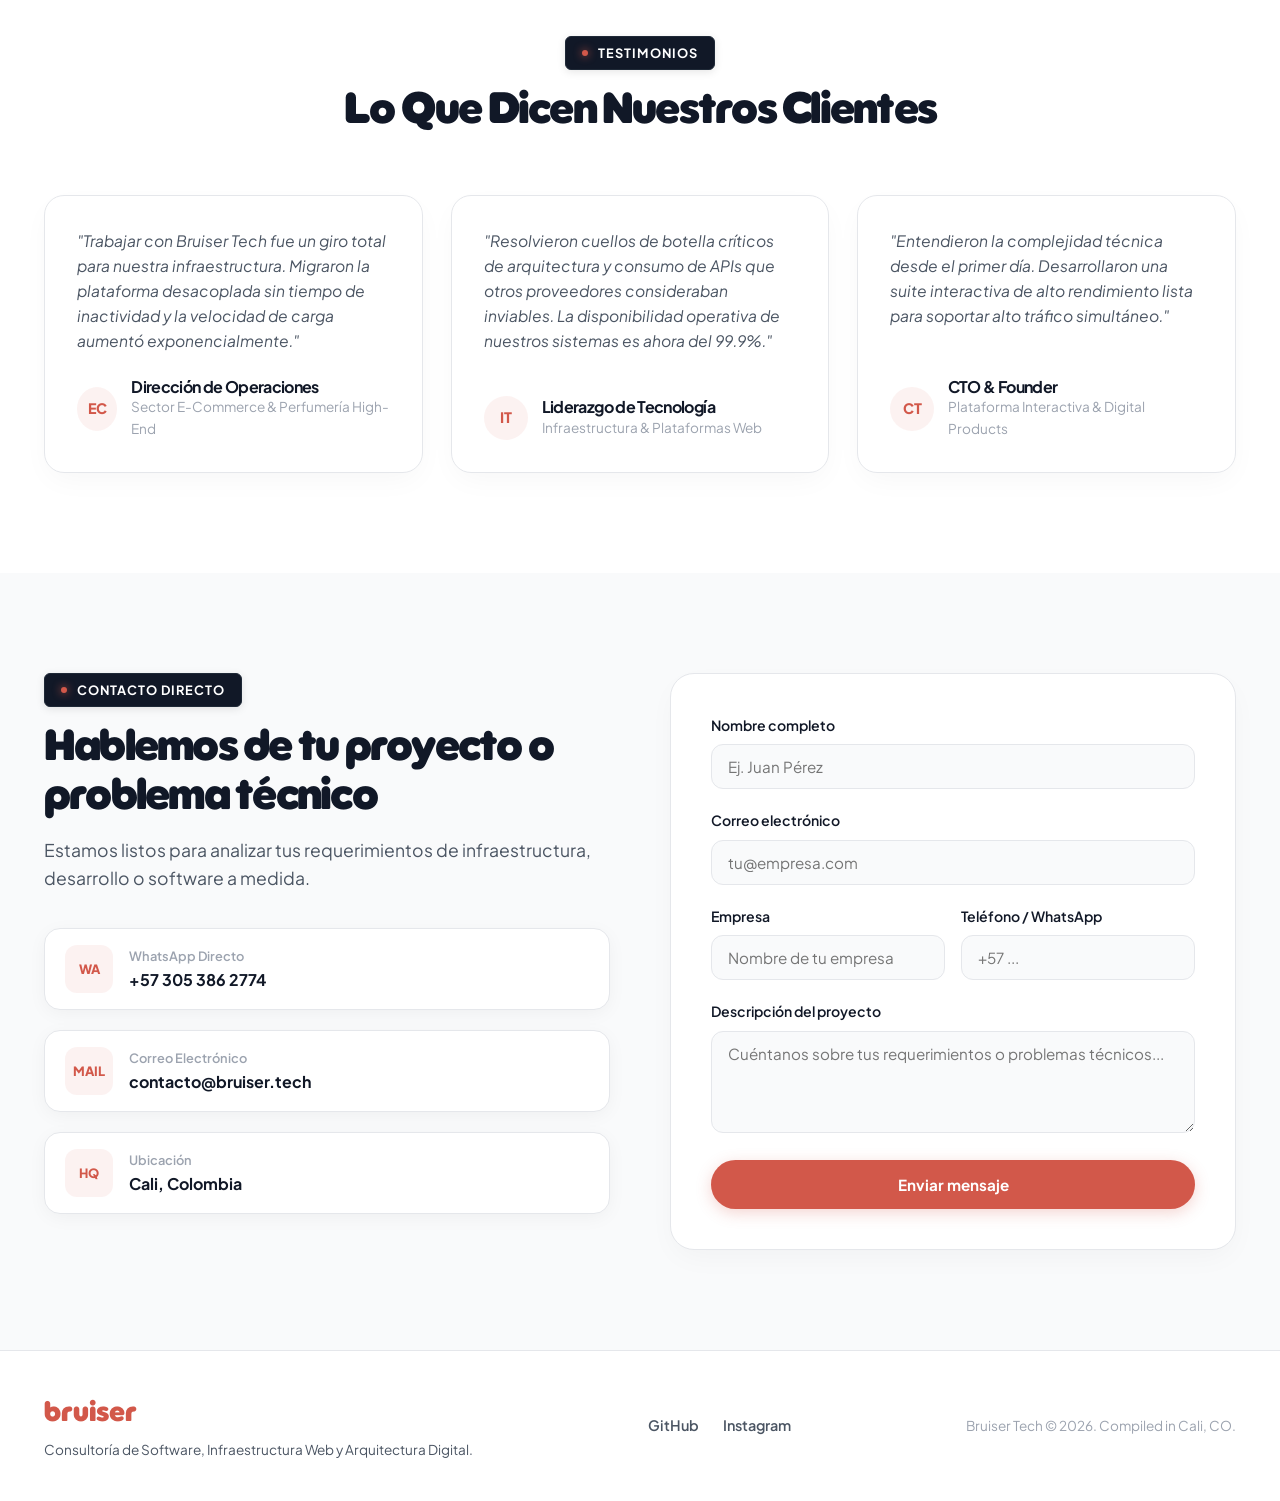
==== commit 583df473: "fix(responsive): stack two-paths grid cards vertically on mobile screens - Remove hardcoded inline g" ====
--- a/index.html
+++ b/index.html
@@ -125,7 +125,7 @@
                         <h2 data-i18n="two_paths_title" style="font-size: 2.5rem;">Dos caminos para llevar tu proyecto a la realidad</h2>
                     </div>
 
-                    <div style="display: grid; grid-template-columns: 1fr 1fr; gap: 32px;" class="two-paths-grid">
+                    <div class="two-paths-grid">
                         <!-- Column 1: bruiserCare -->
                         <div class="card-hover" style="background-color: var(--bg-card); border: 2px solid var(--brand-coral); border-radius: 24px; padding: 40px; box-shadow: var(--shadow-card); display: flex; flex-direction: column; justify-content: space-between; position: relative; overflow: hidden;">
                             <div style="position: absolute; top: 16px; right: 16px; background-color: var(--brand-coral); color: #fff; font-size: 0.75rem; font-weight: 800; padding: 4px 12px; border-radius: 9999px; text-transform: uppercase;" data-i18n="path_care_tag">Suscripción WaaS</div>
--- a/style.css
+++ b/style.css
@@ -367,9 +367,10 @@
     font-size: 4.25rem;
     font-weight: 900;
     letter-spacing: -0.05em;
-    display: block;
+    display: inline-block;
+    padding-right: 0.15em;
     margin-top: 10px;
-    line-height: 1.05;
+    line-height: 1.1;
     background: linear-gradient(120deg, #161B22 0%, var(--brand-coral) 25%, #FAFAFA 50%, var(--brand-coral) 75%, #161B22 100%);
     background-size: 200% auto;
     color: transparent;
@@ -449,7 +450,14 @@
     color: var(--text-secondary);
 }
 
-/* SERVICES GRID */
+/* TWO PATHS GRID & SERVICES GRID */
+.two-paths-grid {
+    display: grid;
+    grid-template-columns: repeat(2, 1fr);
+    gap: 32px;
+    width: 100%;
+}
+
 .services-grid {
     display: grid;
     grid-template-columns: repeat(2, 1fr);
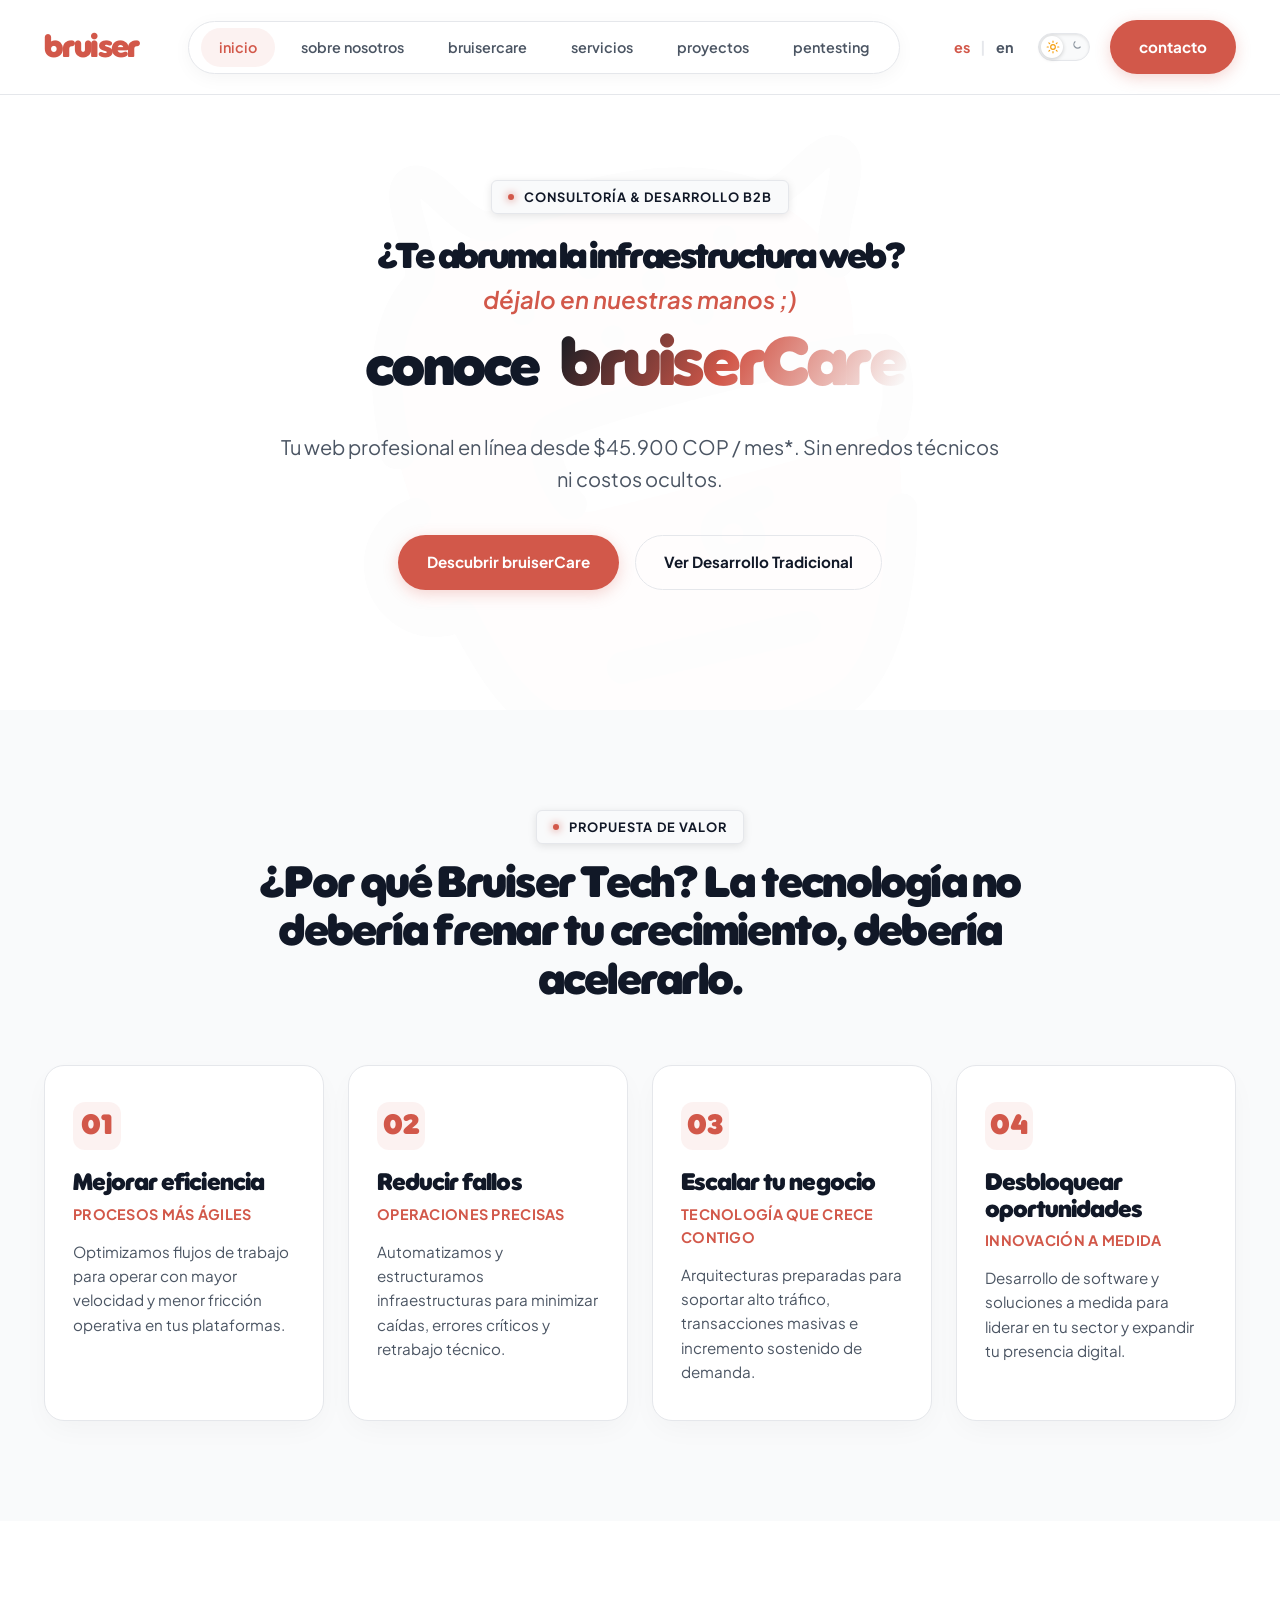
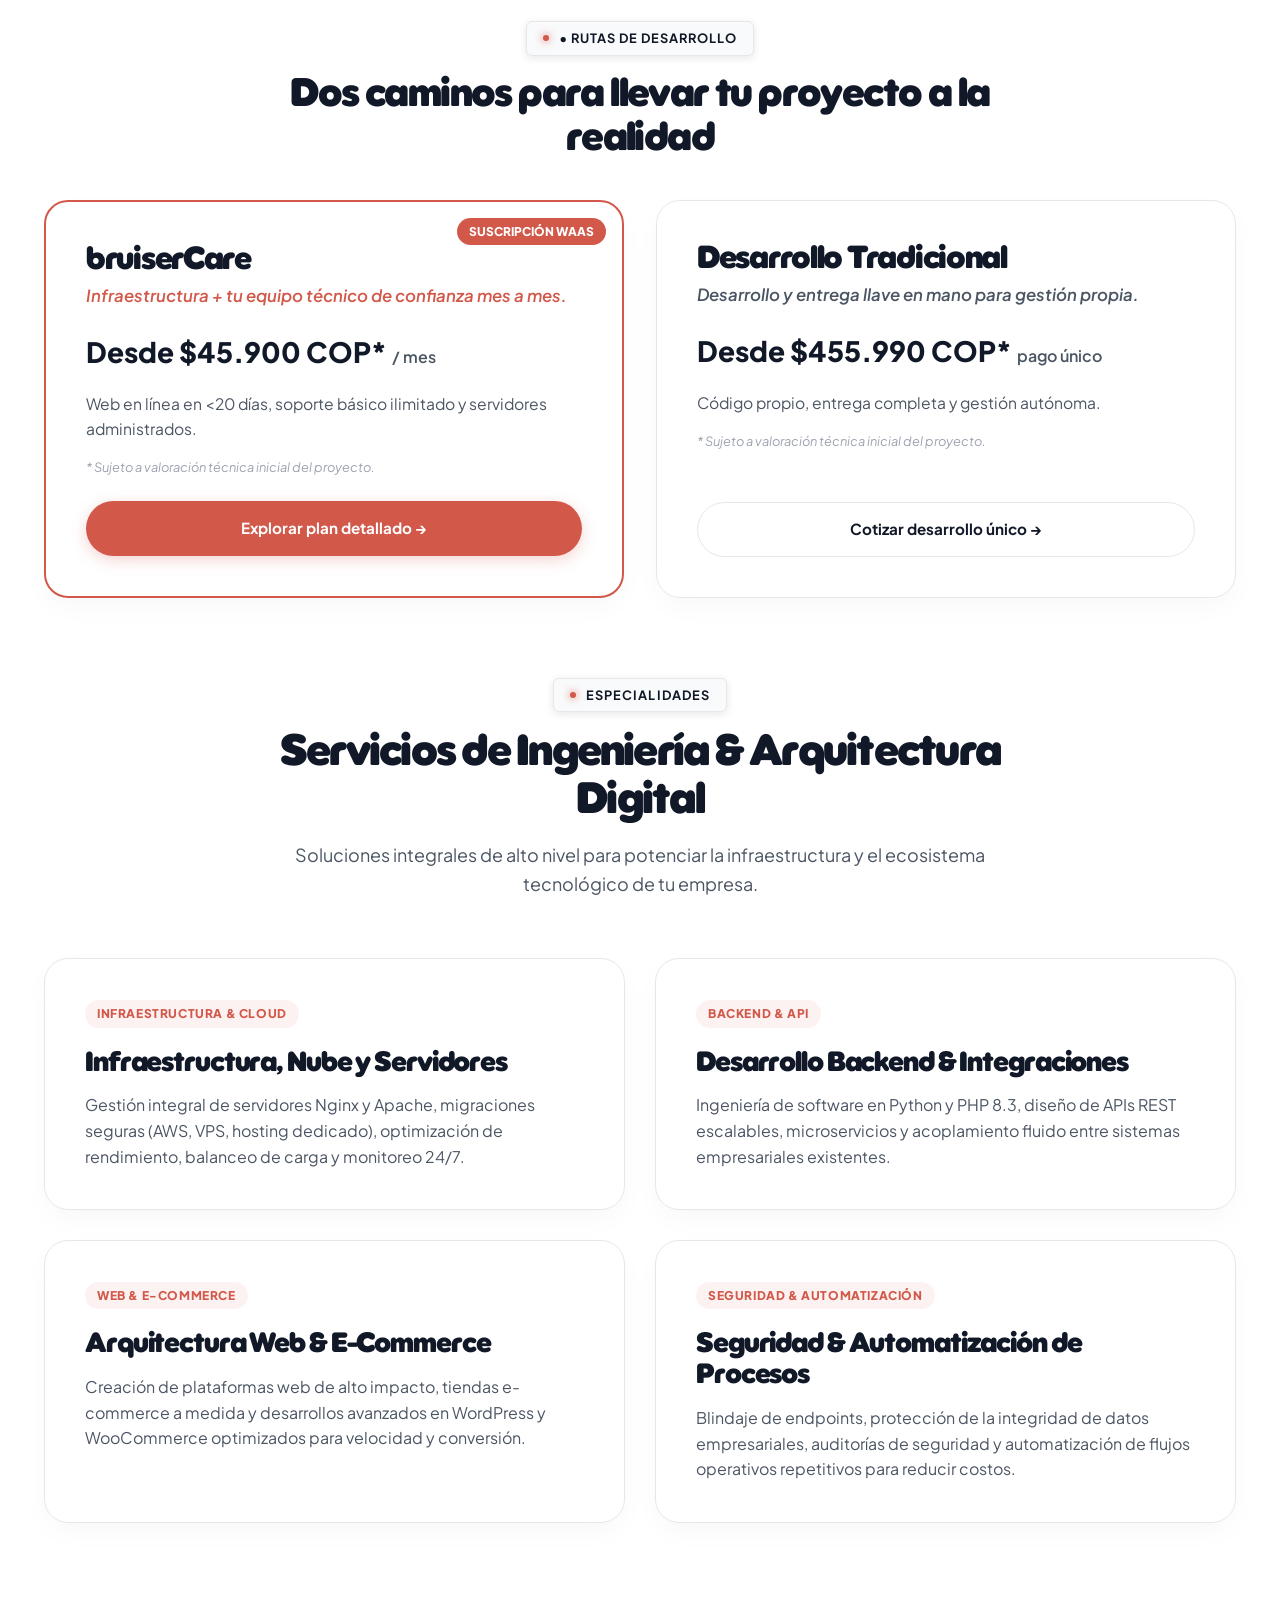
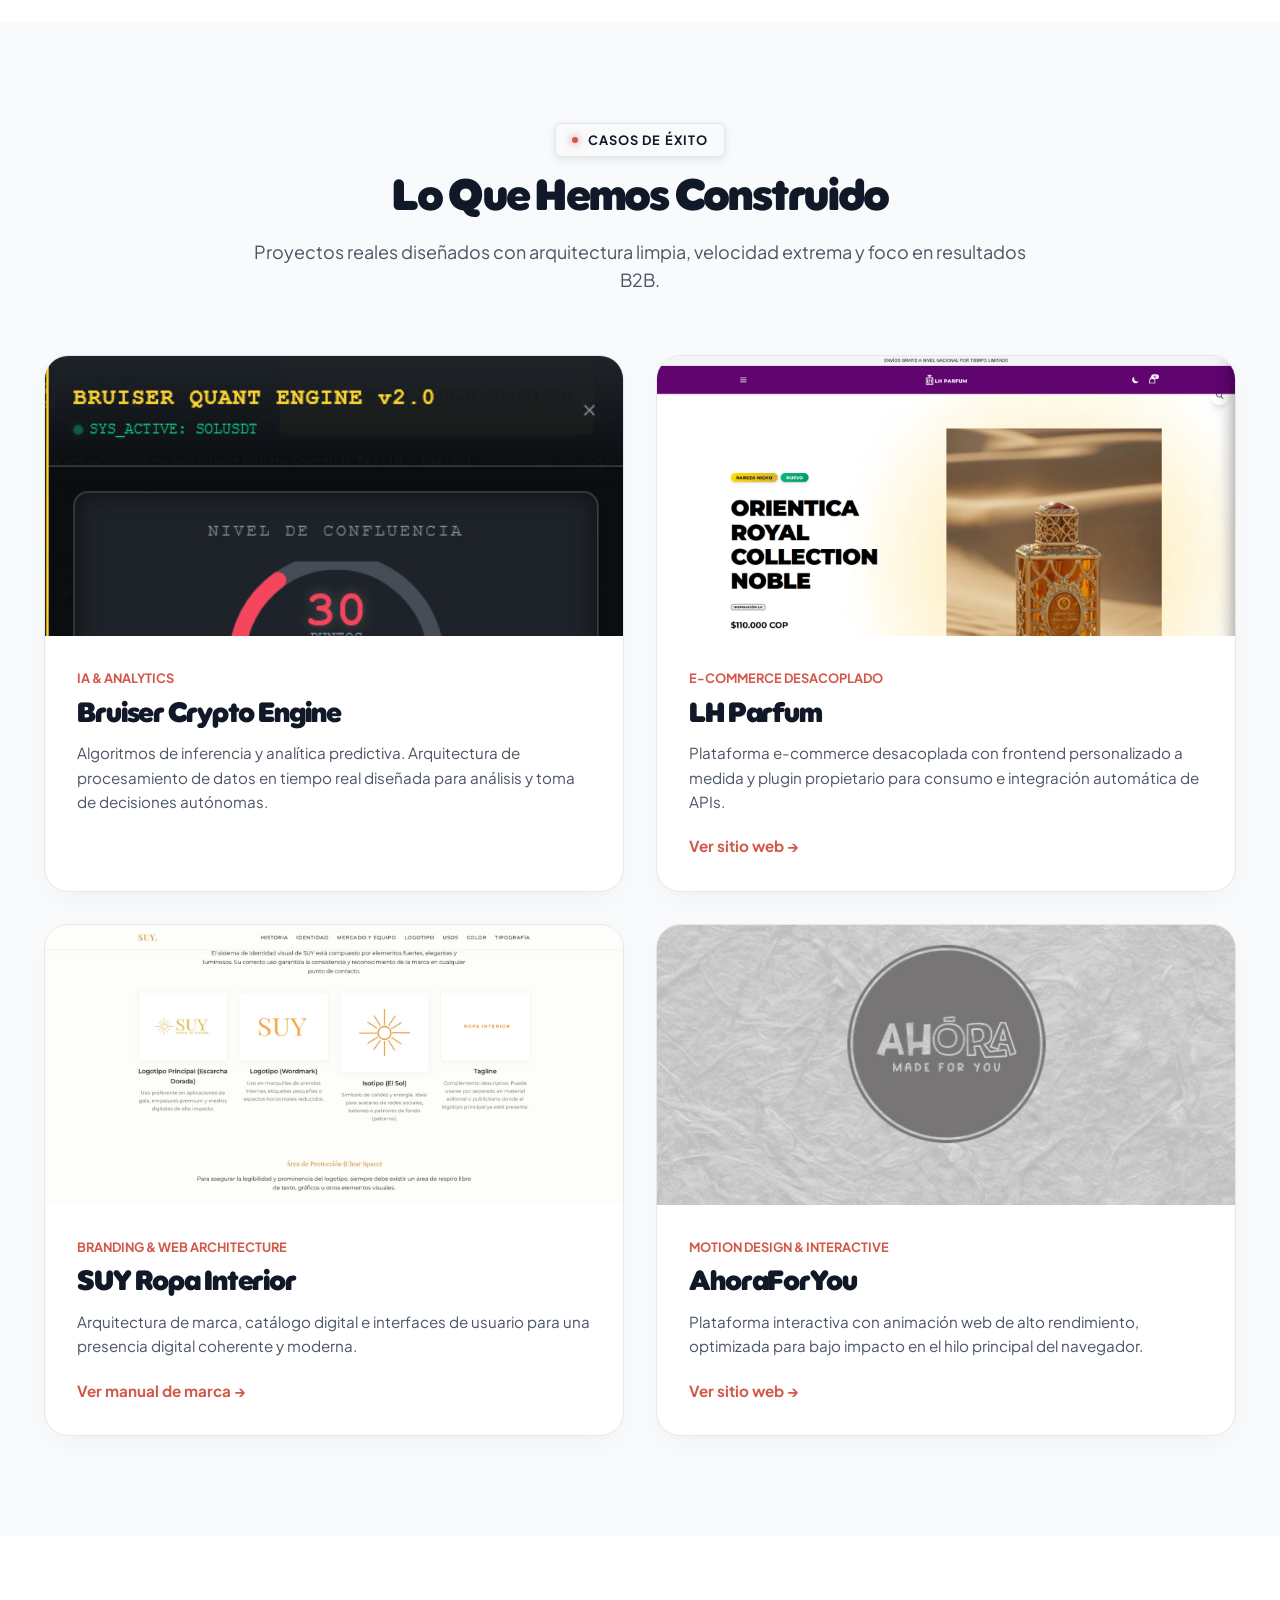
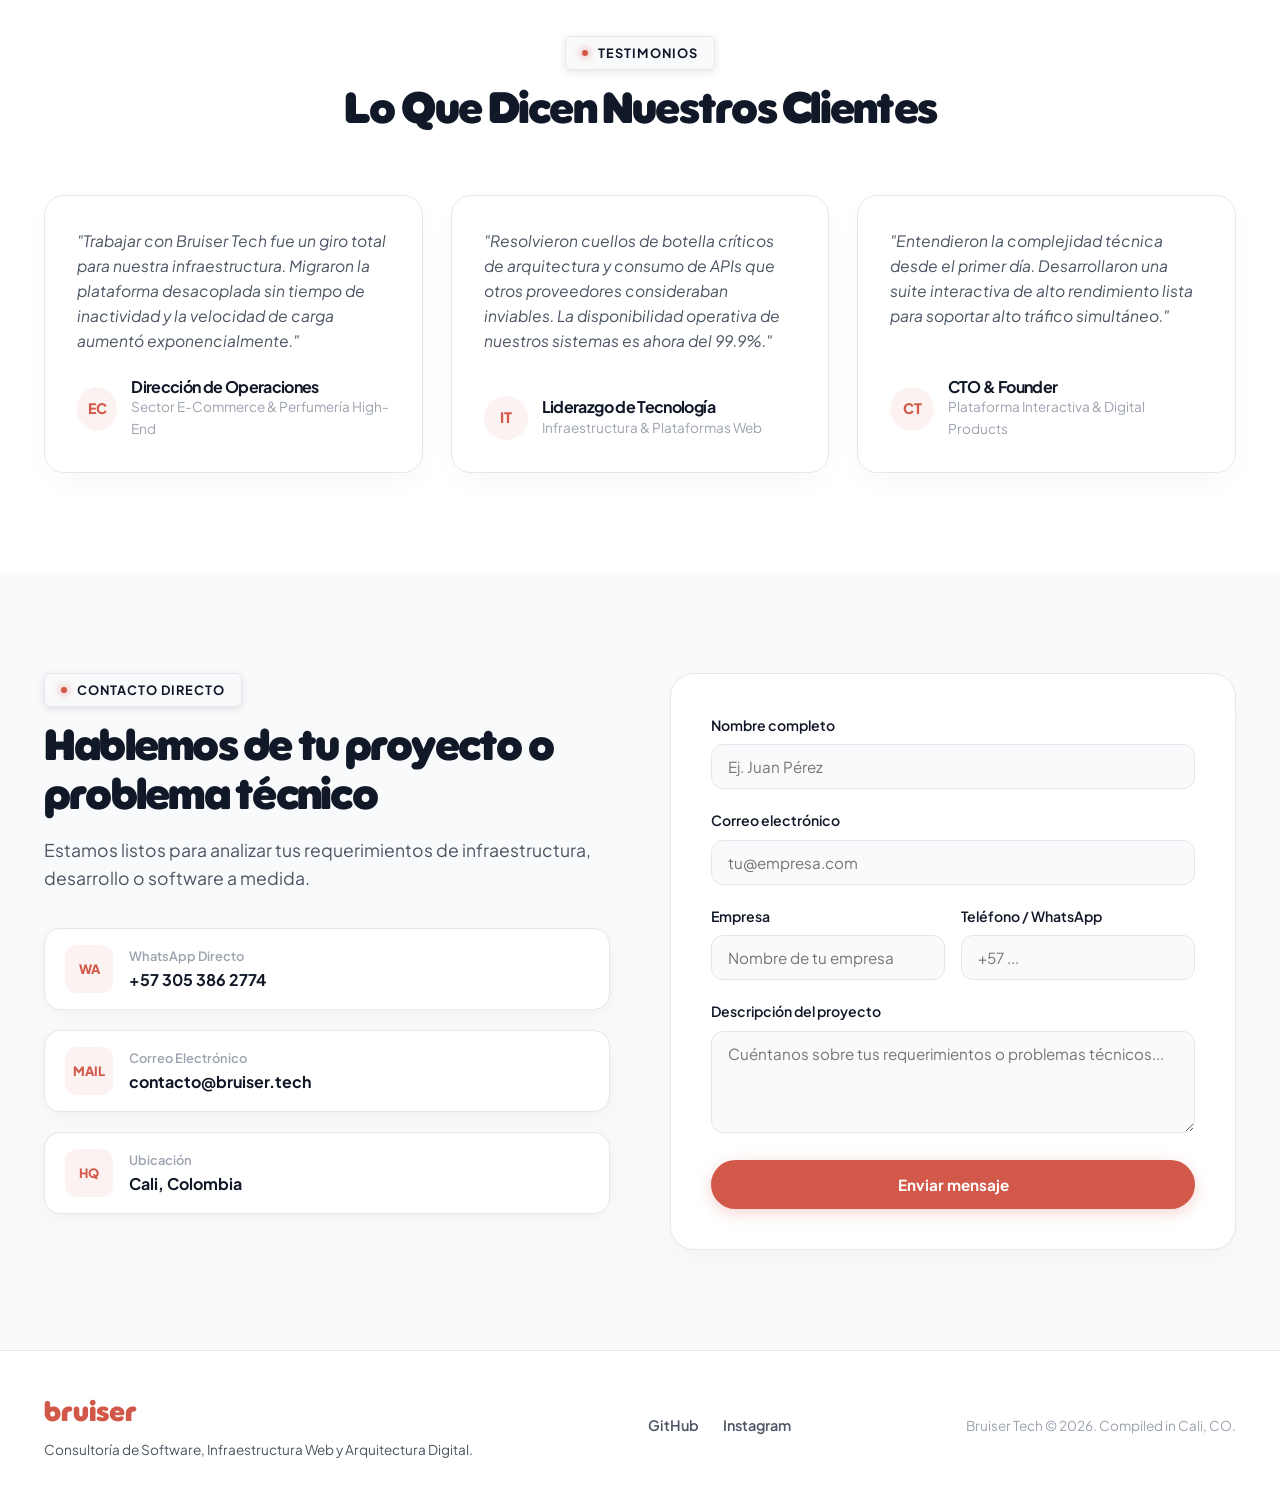
==== commit 91c19ee1: "feat: add light and dark mode theme toggle switch Add an Apple-style pill switch with sun and moon S" ====
--- a/index.html
+++ b/index.html
@@ -33,6 +33,15 @@
                     <span class="lang-divider">|</span>
                     <button class="lang-btn" id="lang-en" data-lang="en">en</button>
                 </div>
+                <button class="theme-toggle-btn" id="theme-toggle" aria-label="Cambiar modo de color">
+                    <span class="theme-icon theme-icon-sun">
+                        <svg xmlns="http://www.w3.org/2000/svg" viewBox="0 0 24 24" fill="none" stroke="currentColor" stroke-width="2" stroke-linecap="round" stroke-linejoin="round"><circle cx="12" cy="12" r="4"/><path d="M12 2v2M12 20v2M4.93 4.93l1.41 1.41M17.66 17.66l1.41 1.41M2 12h2M20 12h2M4.93 19.07l1.41-1.41M17.66 6.34l1.41-1.41"/></svg>
+                    </span>
+                    <span class="theme-icon theme-icon-moon">
+                        <svg xmlns="http://www.w3.org/2000/svg" viewBox="0 0 24 24" fill="none" stroke="currentColor" stroke-width="2" stroke-linecap="round" stroke-linejoin="round"><path d="M12 3a6 6 0 0 0 9 9 9 0 1 1-9-9Z"/></svg>
+                    </span>
+                    <span class="theme-toggle-thumb"></span>
+                </button>
                 <a href="contacto.html" class="btn btn-primary nav-cta" data-i18n="nav_contact">contacto</a>
                 <button class="mobile-toggle" id="mobile-toggle" aria-label="Menu">
                     <span></span>
@@ -52,10 +61,10 @@
                     <span data-i18n="hero_badge">Consultoría & Desarrollo B2B</span>
                 </div>
                 <h1 class="hero-title" style="margin-bottom: 12px;">
-                    <span style="color: #0D1117; font-weight: 800; font-size: 2.25rem; display: block;" data-i18n="hero_line1">¿Te abruma la infraestructura web?</span>
+                    <span style="color: var(--text-primary); font-weight: 800; font-size: 2.25rem; display: block;" data-i18n="hero_line1">¿Te abruma la infraestructura web?</span>
                     <span class="hero-subtitle-script" data-i18n="hero_line2">déjalo en nuestras manos ;)</span>
                     <span style="display: block; margin-top: 10px;">
-                        <span style="color: #0D1117; font-family: var(--font-heading); font-size: 3.5rem; font-weight: 900; letter-spacing: -0.05em; display: inline-block; margin-right: 12px;" data-i18n="hero_line3_prefix">conoce</span>
+                        <span style="color: var(--text-primary); font-family: var(--font-heading); font-size: 3.5rem; font-weight: 900; letter-spacing: -0.05em; display: inline-block; margin-right: 12px;" data-i18n="hero_line3_prefix">conoce</span>
                         <span class="text-metallic-chrome" style="display: inline-block; margin-top: 0;" data-i18n="hero_line3_highlight">bruiserCare</span>
                     </span>
                 </h1>
--- a/style.css
+++ b/style.css
@@ -12,6 +12,7 @@
     --bg-white: #ffffff;
     --bg-secondary: #f9fafb;
     --bg-card: #ffffff;
+    --bg-navbar: rgba(255, 255, 255, 0.85);
     --text-primary: #111827;
     --text-secondary: #4b5563;
     --text-muted: #9ca3af;
@@ -28,12 +29,38 @@
     --max-width: 1240px;
     --transition-fast: 0.2s ease;
     --transition-smooth: 0.3s cubic-bezier(0.16, 1, 0.3, 1);
+    --watermark-opacity: 0.012;
+}
+
+[data-theme="dark"] {
+    --bg-white: #0d1117;
+    --bg-secondary: #161b22;
+    --bg-card: #161b22;
+    --bg-navbar: rgba(13, 17, 23, 0.85);
+    --text-primary: #f0f6fc;
+    --text-secondary: #8b949e;
+    --text-muted: #6e7681;
+    --brand-coral: #e05a47;
+    --brand-coral-hover: #f06a57;
+    --brand-coral-light: rgba(224, 90, 71, 0.15);
+    --border-color: #30363d;
+    --border-hover: #484f58;
+    --shadow-subtle: 0 4px 20px -2px rgba(0, 0, 0, 0.3);
+    --shadow-card: 0 10px 30px -5px rgba(0, 0, 0, 0.4);
+    --shadow-hover: 0 20px 35px -10px rgba(224, 90, 71, 0.2);
+    --watermark-opacity: 0.03;
 }
 
 * {
     margin: 0;
     padding: 0;
     box-sizing: border-box;
+}
+
+html, body {
+    max-width: 100vw;
+    overflow-x: hidden !important;
+    position: relative;
 }
 
 html {
@@ -46,10 +73,13 @@
     font-family: var(--font-body);
     color: var(--text-primary);
     line-height: 1.6;
-    overflow-x: hidden;
-    position: relative;
     -webkit-font-smoothing: antialiased;
     -moz-osx-font-smoothing: grayscale;
+}
+
+h1, h2, h3, h4, h5, h6, p, span, a, li {
+    overflow-wrap: break-word;
+    word-break: break-word;
 }
 
 /* Watermark Ambient Background */
@@ -67,7 +97,7 @@
     background-position: center;
     background-repeat: no-repeat;
     background-size: contain;
-    opacity: 0.012;
+    opacity: var(--watermark-opacity);
     pointer-events: none;
     z-index: 0;
 }
@@ -106,9 +136,9 @@
     font-weight: 700;
     text-transform: uppercase;
     letter-spacing: 0.08em;
-    background-color: #111827;
-    color: #ffffff;
-    border: 1px solid #1f2937;
+    background-color: var(--bg-secondary);
+    color: var(--text-primary);
+    border: 1px solid var(--border-color);
     width: fit-content;
     box-shadow: 0 2px 8px rgba(0, 0, 0, 0.1);
 }
@@ -216,8 +246,8 @@
     padding: 20px 0;
     backdrop-filter: blur(12px);
     -webkit-backdrop-filter: blur(12px);
-    background: rgba(255, 255, 255, 0.85);
-    border-bottom: 1px solid rgba(229, 231, 235, 0.8);
+    background: var(--bg-navbar);
+    border-bottom: 1px solid var(--border-color);
     transition: all var(--transition-fast);
 }
 
@@ -244,7 +274,7 @@
     display: flex;
     align-items: center;
     gap: 8px;
-    background-color: #ffffff;
+    background-color: var(--bg-card);
     border: 1px solid var(--border-color);
     padding: 6px 12px;
     border-radius: 9999px;
@@ -303,6 +333,75 @@
 
 .lang-divider {
     color: var(--border-color);
+}
+
+/* Theme Switcher Pill (Apple-Style) */
+.theme-toggle-btn {
+    position: relative;
+    width: 52px;
+    height: 28px;
+    background-color: var(--bg-secondary);
+    border: 1px solid var(--border-color);
+    border-radius: 9999px;
+    padding: 3px;
+    cursor: pointer;
+    display: flex;
+    align-items: center;
+    justify-content: space-between;
+    transition: background-color var(--transition-smooth), border-color var(--transition-smooth);
+    box-shadow: inset 0 1px 3px rgba(0, 0, 0, 0.1);
+}
+
+.theme-toggle-btn:hover {
+    border-color: var(--border-hover);
+}
+
+.theme-toggle-thumb {
+    position: absolute;
+    top: 2px;
+    left: 2px;
+    width: 22px;
+    height: 22px;
+    border-radius: 50%;
+    background-color: var(--bg-card);
+    box-shadow: 0 1px 4px rgba(0, 0, 0, 0.2);
+    transition: transform 0.3s cubic-bezier(0.34, 1.56, 0.64, 1), background-color var(--transition-smooth);
+    z-index: 1;
+}
+
+[data-theme="dark"] .theme-toggle-thumb {
+    transform: translateX(24px);
+    background-color: #21262d;
+}
+
+.theme-icon {
+    width: 14px;
+    height: 14px;
+    z-index: 2;
+    display: flex;
+    align-items: center;
+    justify-content: center;
+    transition: opacity var(--transition-fast), color var(--transition-fast);
+    pointer-events: none;
+}
+
+.theme-icon svg {
+    width: 100%;
+    height: 100%;
+}
+
+.theme-icon-sun {
+    margin-left: 4px;
+    color: #f59e0b;
+}
+
+.theme-icon-moon {
+    margin-right: 4px;
+    color: #8b949e;
+}
+
+[data-theme="dark"] .theme-icon-moon {
+    color: #a5d6ff;
 }
 
 .mobile-toggle {
@@ -458,6 +557,13 @@
     width: 100%;
 }
 
+.infra-grid {
+    display: grid;
+    grid-template-columns: repeat(3, 1fr);
+    gap: 24px;
+    width: 100%;
+}
+
 .services-grid {
     display: grid;
     grid-template-columns: repeat(2, 1fr);
@@ -744,7 +850,7 @@
 
 /* FOOTER */
 .footer {
-    background-color: #ffffff;
+    background-color: var(--bg-white);
     border-top: 1px solid var(--border-color);
     padding: 40px 0;
 }
@@ -808,7 +914,7 @@
         top: 80px;
         left: 0;
         width: 100%;
-        background: rgba(255, 255, 255, 0.98);
+        background: var(--bg-navbar);
         backdrop-filter: blur(12px);
         padding: 24px;
         border-bottom: 1px solid var(--border-color);
@@ -842,8 +948,12 @@
         font-size: 2.5rem;
     }
 
-    .services-grid, .portfolio-grid, .testimonials-grid, .contact-wrapper, .two-paths-grid, .infra-grid {
-        grid-template-columns: 1fr;
+    .text-metallic-chrome {
+        font-size: 2.75rem;
+    }
+
+    .pillars-grid, .services-grid, .portfolio-grid, .testimonials-grid, .contact-wrapper, .two-paths-grid, .infra-grid {
+        grid-template-columns: 1fr !important;
     }
 
     .form-row {
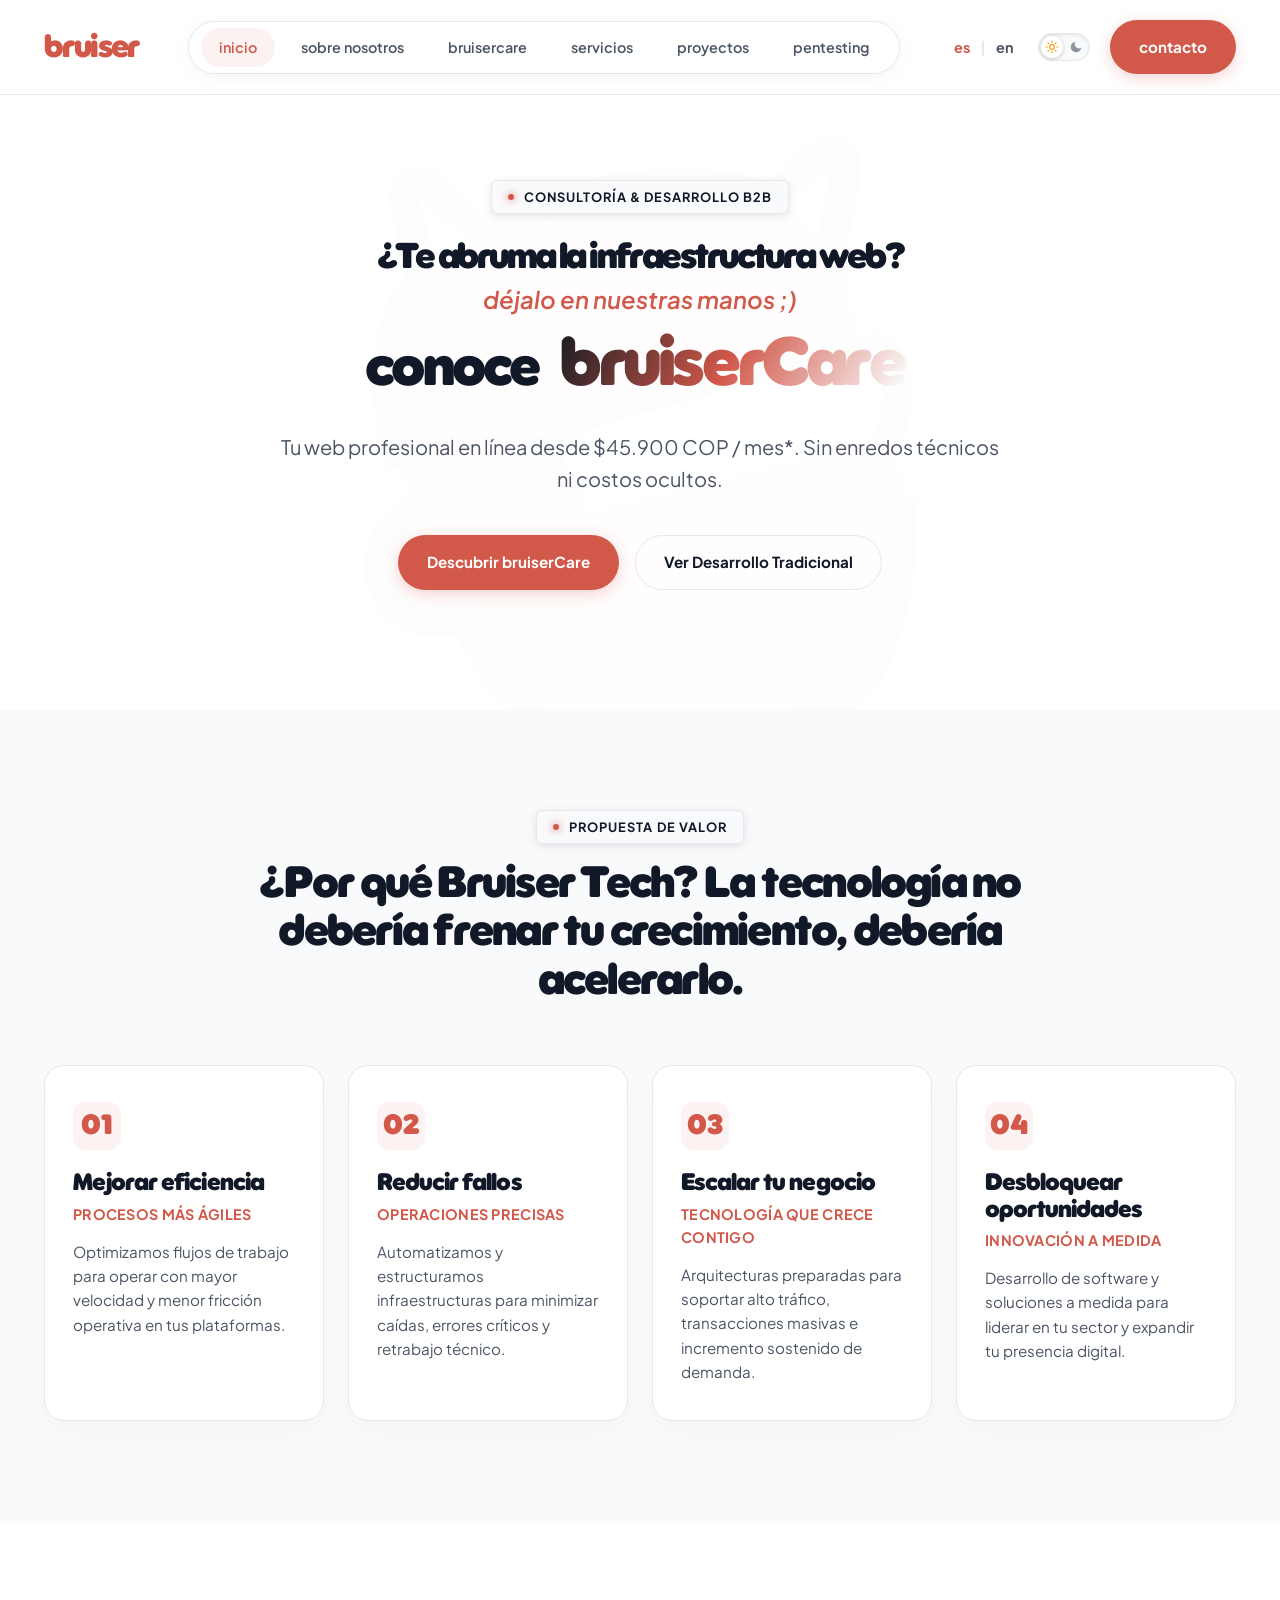
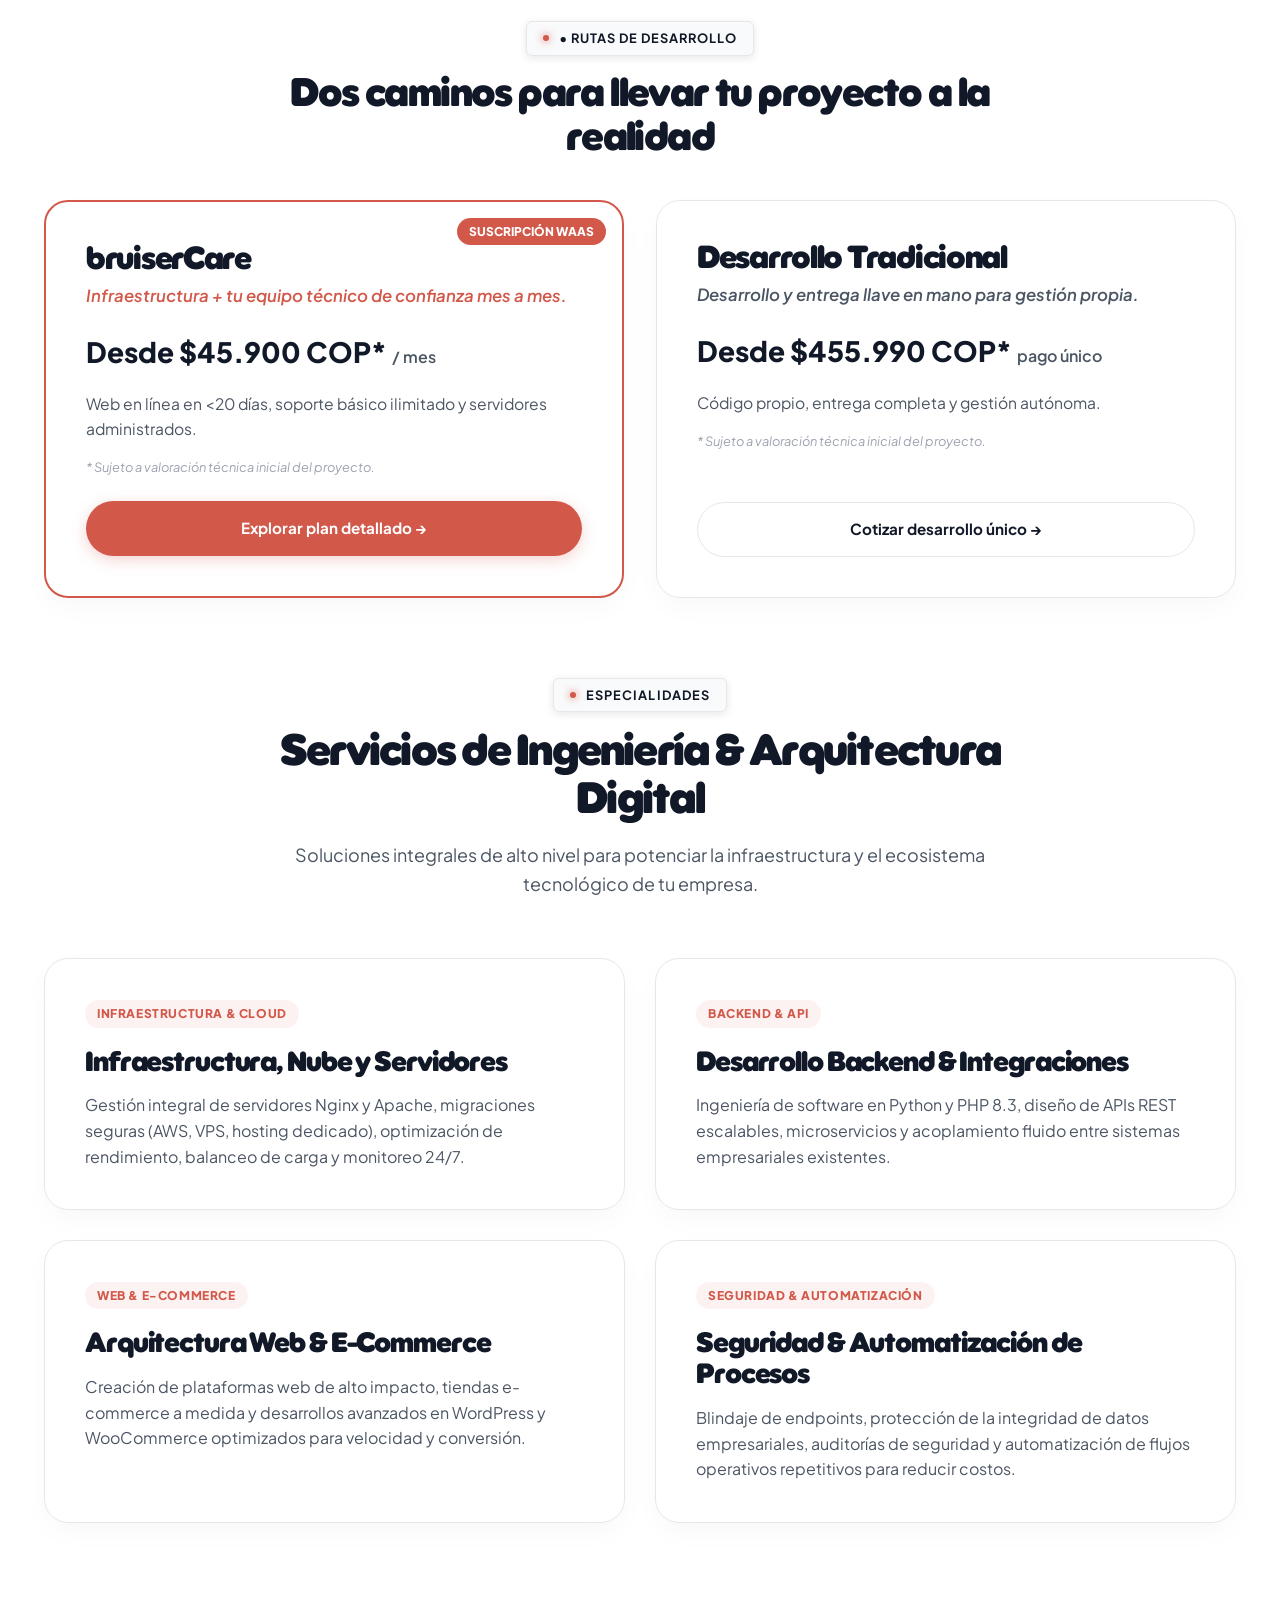
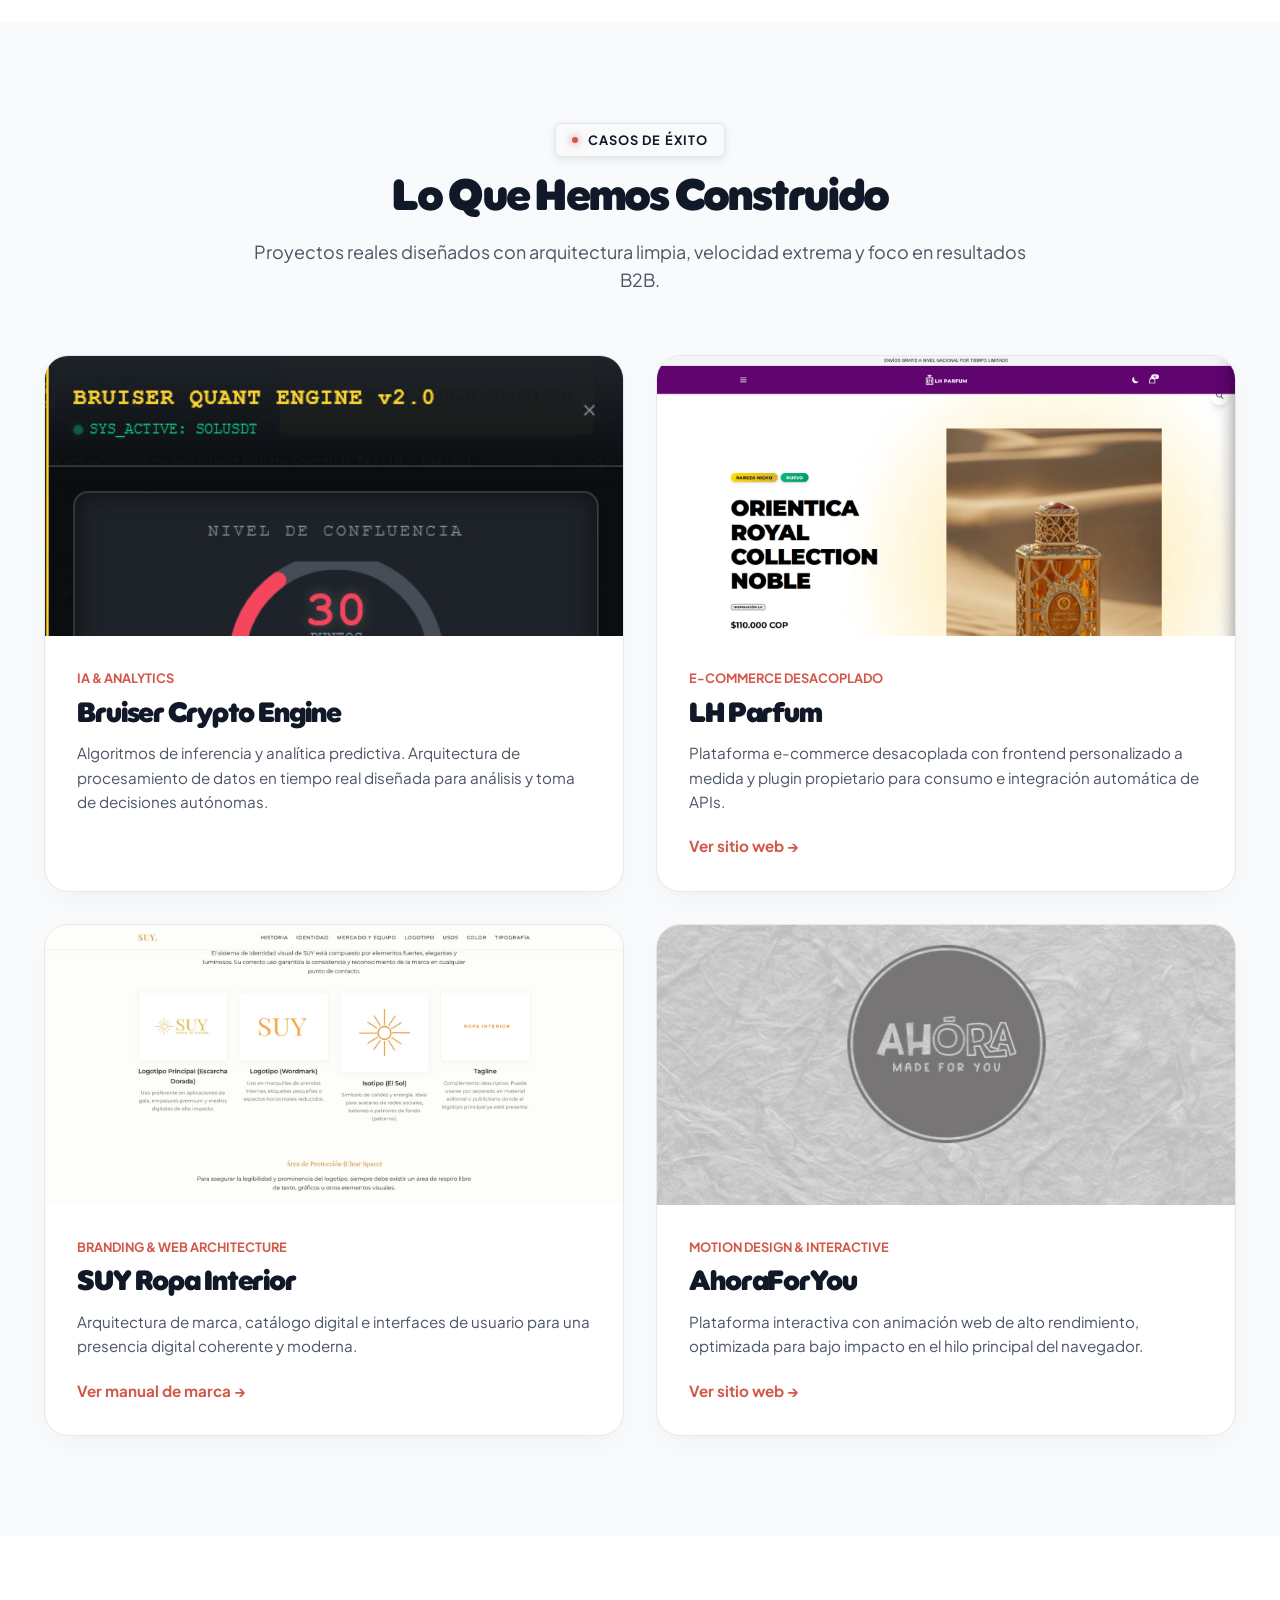
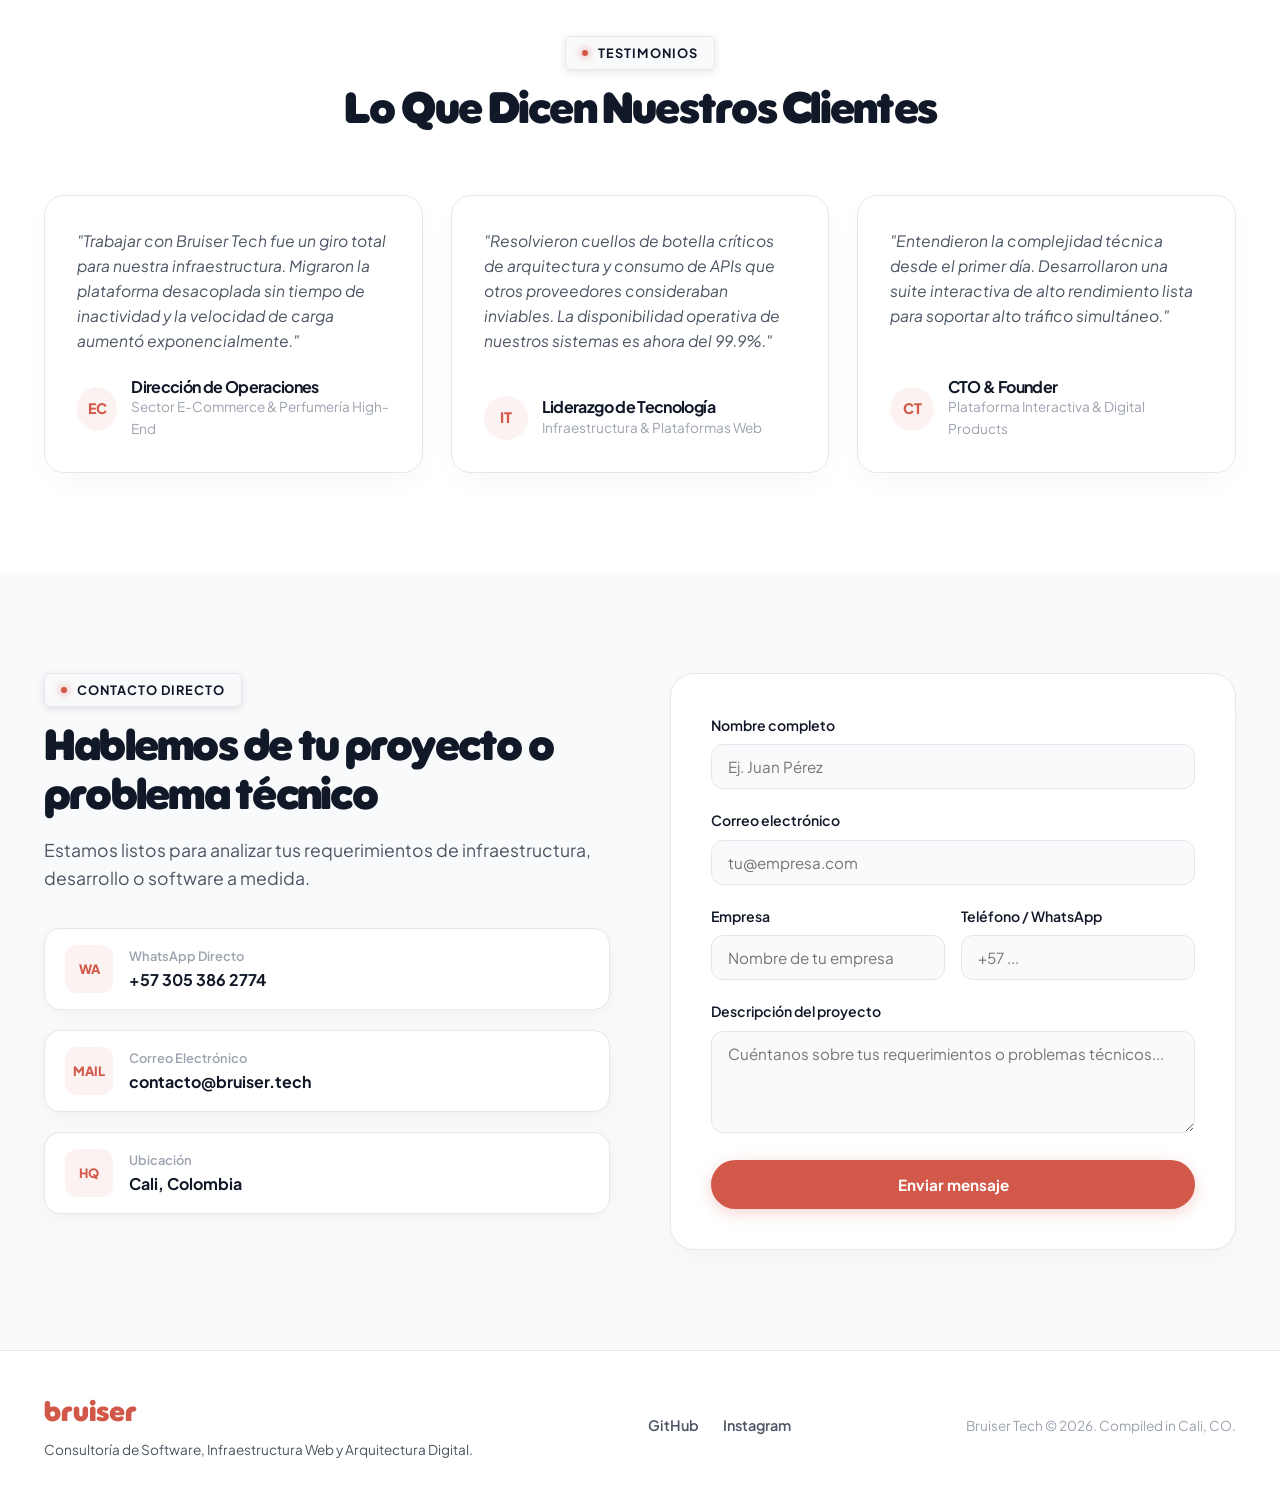
==== commit 6ea8f903: "Update moon icon SVG in index.html Replaced moon icon SVG with a new design for better aesthetics." ====
--- a/index.html
+++ b/index.html
@@ -38,7 +38,7 @@
                         <svg xmlns="http://www.w3.org/2000/svg" viewBox="0 0 24 24" fill="none" stroke="currentColor" stroke-width="2" stroke-linecap="round" stroke-linejoin="round"><circle cx="12" cy="12" r="4"/><path d="M12 2v2M12 20v2M4.93 4.93l1.41 1.41M17.66 17.66l1.41 1.41M2 12h2M20 12h2M4.93 19.07l1.41-1.41M17.66 6.34l1.41-1.41"/></svg>
                     </span>
                     <span class="theme-icon theme-icon-moon">
-                        <svg xmlns="http://www.w3.org/2000/svg" viewBox="0 0 24 24" fill="none" stroke="currentColor" stroke-width="2" stroke-linecap="round" stroke-linejoin="round"><path d="M12 3a6 6 0 0 0 9 9 9 0 1 1-9-9Z"/></svg>
+                            <svg xmlns="http://www.w3.org/2000/svg" viewBox="0 0 24 24" fill="currentColor" aria-hidden="true"><path d="M21 12.79A9 9 0 1 1 11.21 3 7 7 0 0 0 21 12.79z"/></svg>
                     </span>
                     <span class="theme-toggle-thumb"></span>
                 </button>
--- a/style.css
+++ b/style.css
@@ -358,8 +358,9 @@
 
 .theme-toggle-thumb {
     position: absolute;
-    top: 2px;
+    top: 50%;
     left: 2px;
+    transform: translateY(-50%);
     width: 22px;
     height: 22px;
     border-radius: 50%;
@@ -370,11 +371,14 @@
 }
 
 [data-theme="dark"] .theme-toggle-thumb {
-    transform: translateX(24px);
+    transform: translate(24px, -50%);
     background-color: #21262d;
 }
 
 .theme-icon {
+    position: absolute;
+    top: 50%;
+    transform: translateY(-50%);
     width: 14px;
     height: 14px;
     z-index: 2;
@@ -386,17 +390,20 @@
 }
 
 .theme-icon svg {
+    display: block;
     width: 100%;
     height: 100%;
 }
 
 .theme-icon-sun {
-    margin-left: 4px;
+    left: 6px;
+    margin-left: 0;
     color: #f59e0b;
 }
 
 .theme-icon-moon {
-    margin-right: 4px;
+    right: 6px;
+    margin-right: 0;
     color: #8b949e;
 }
 
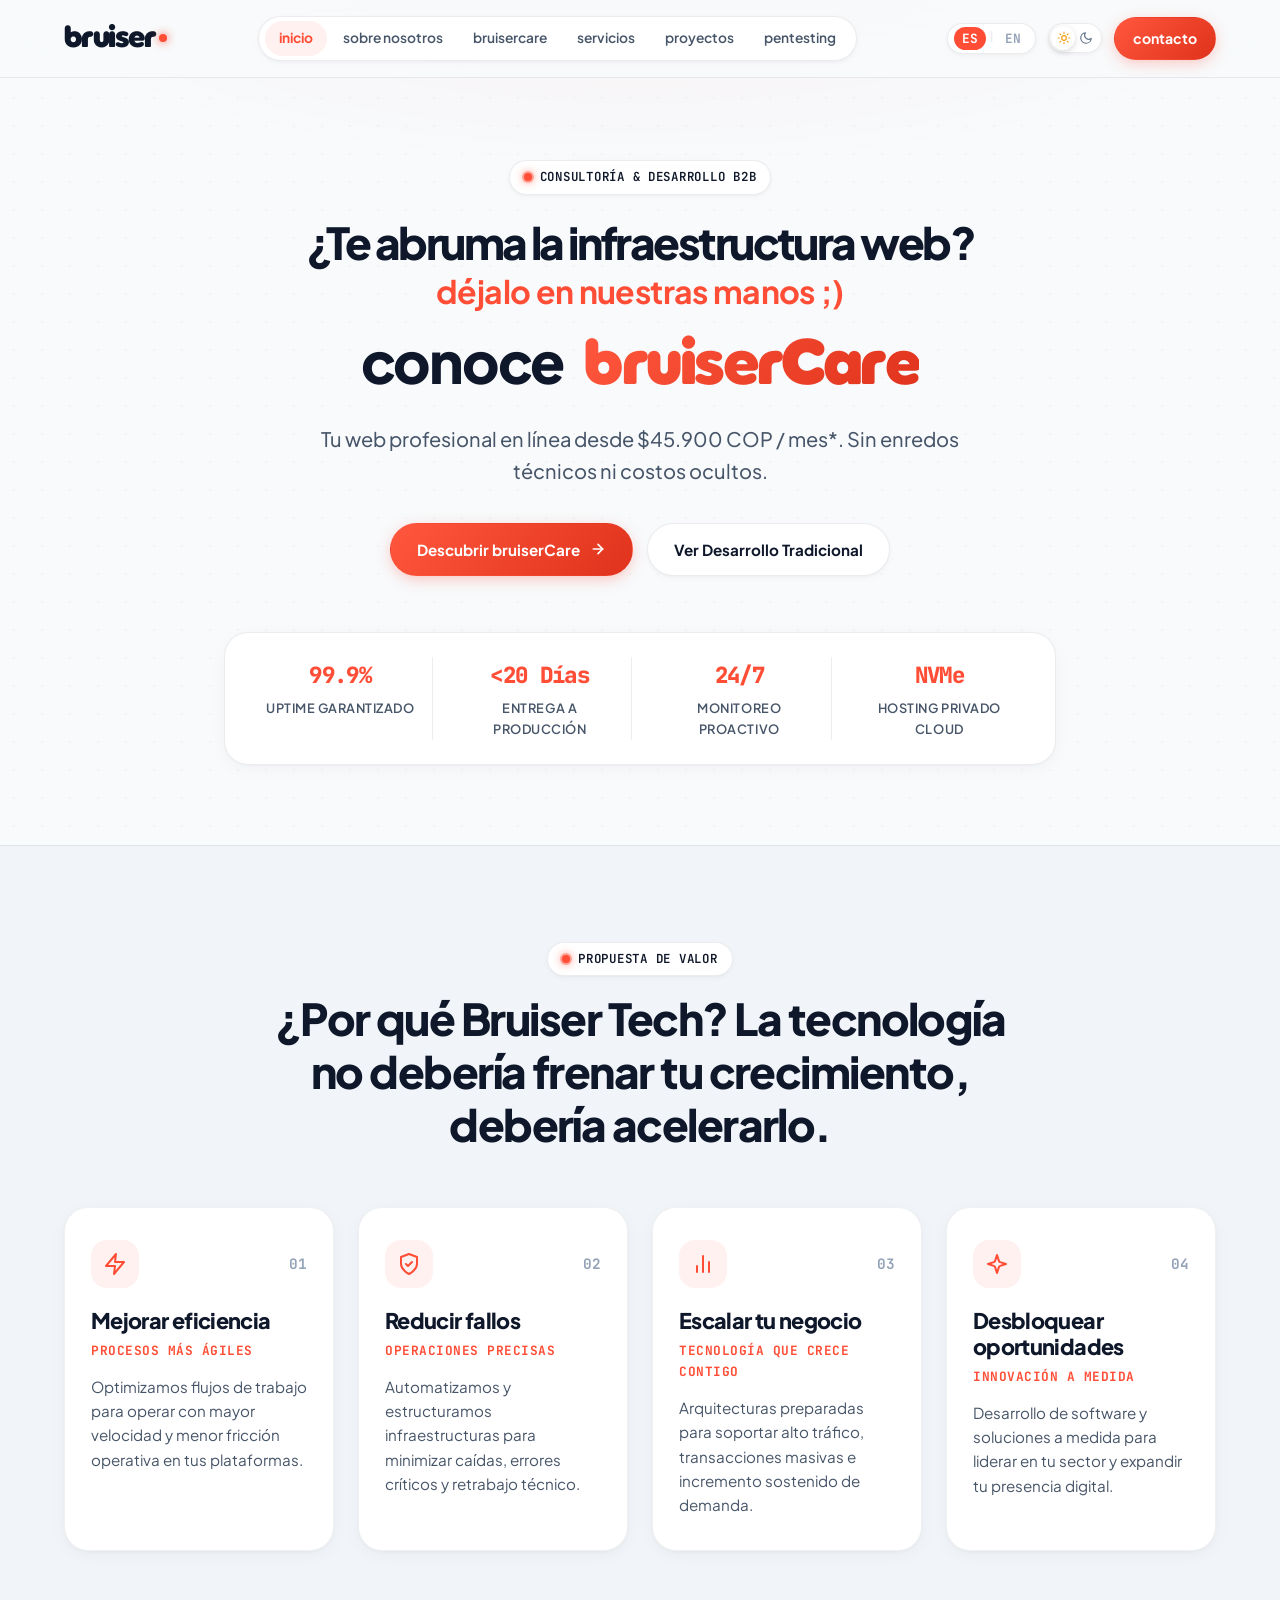
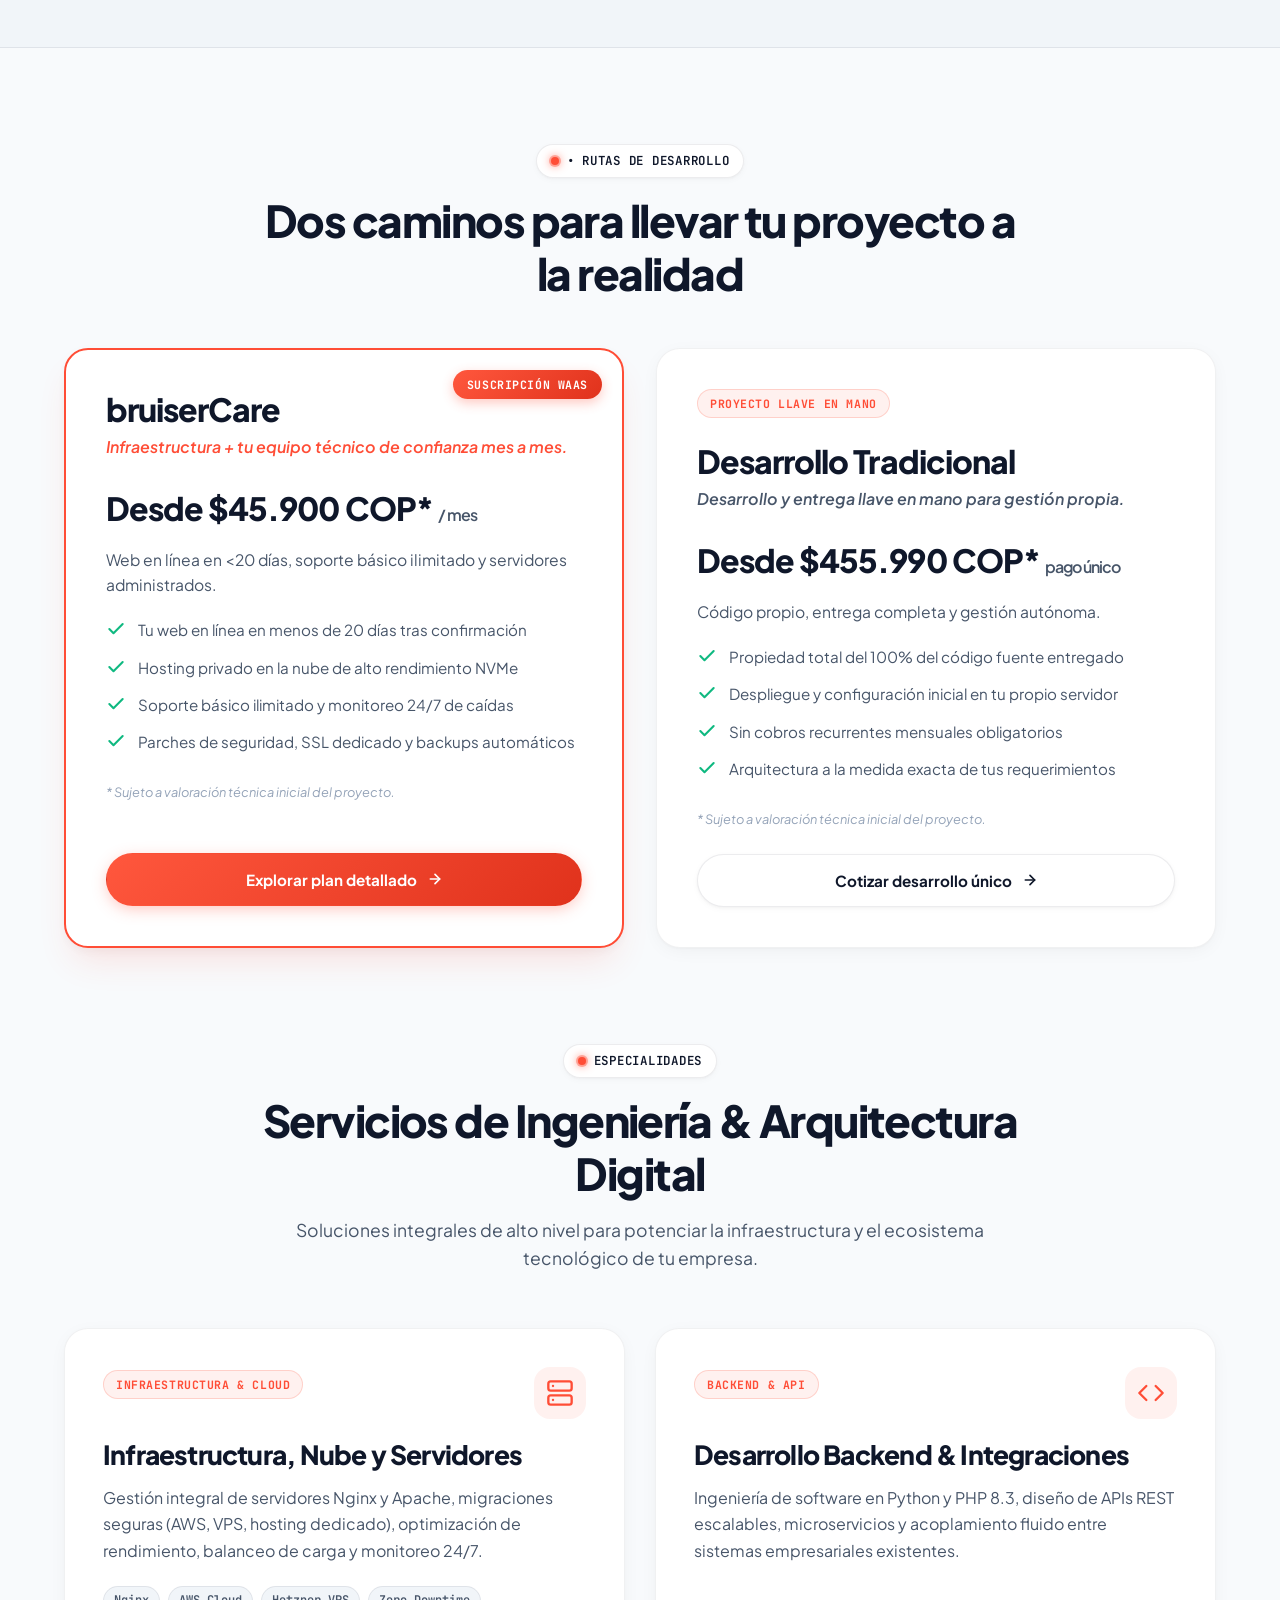
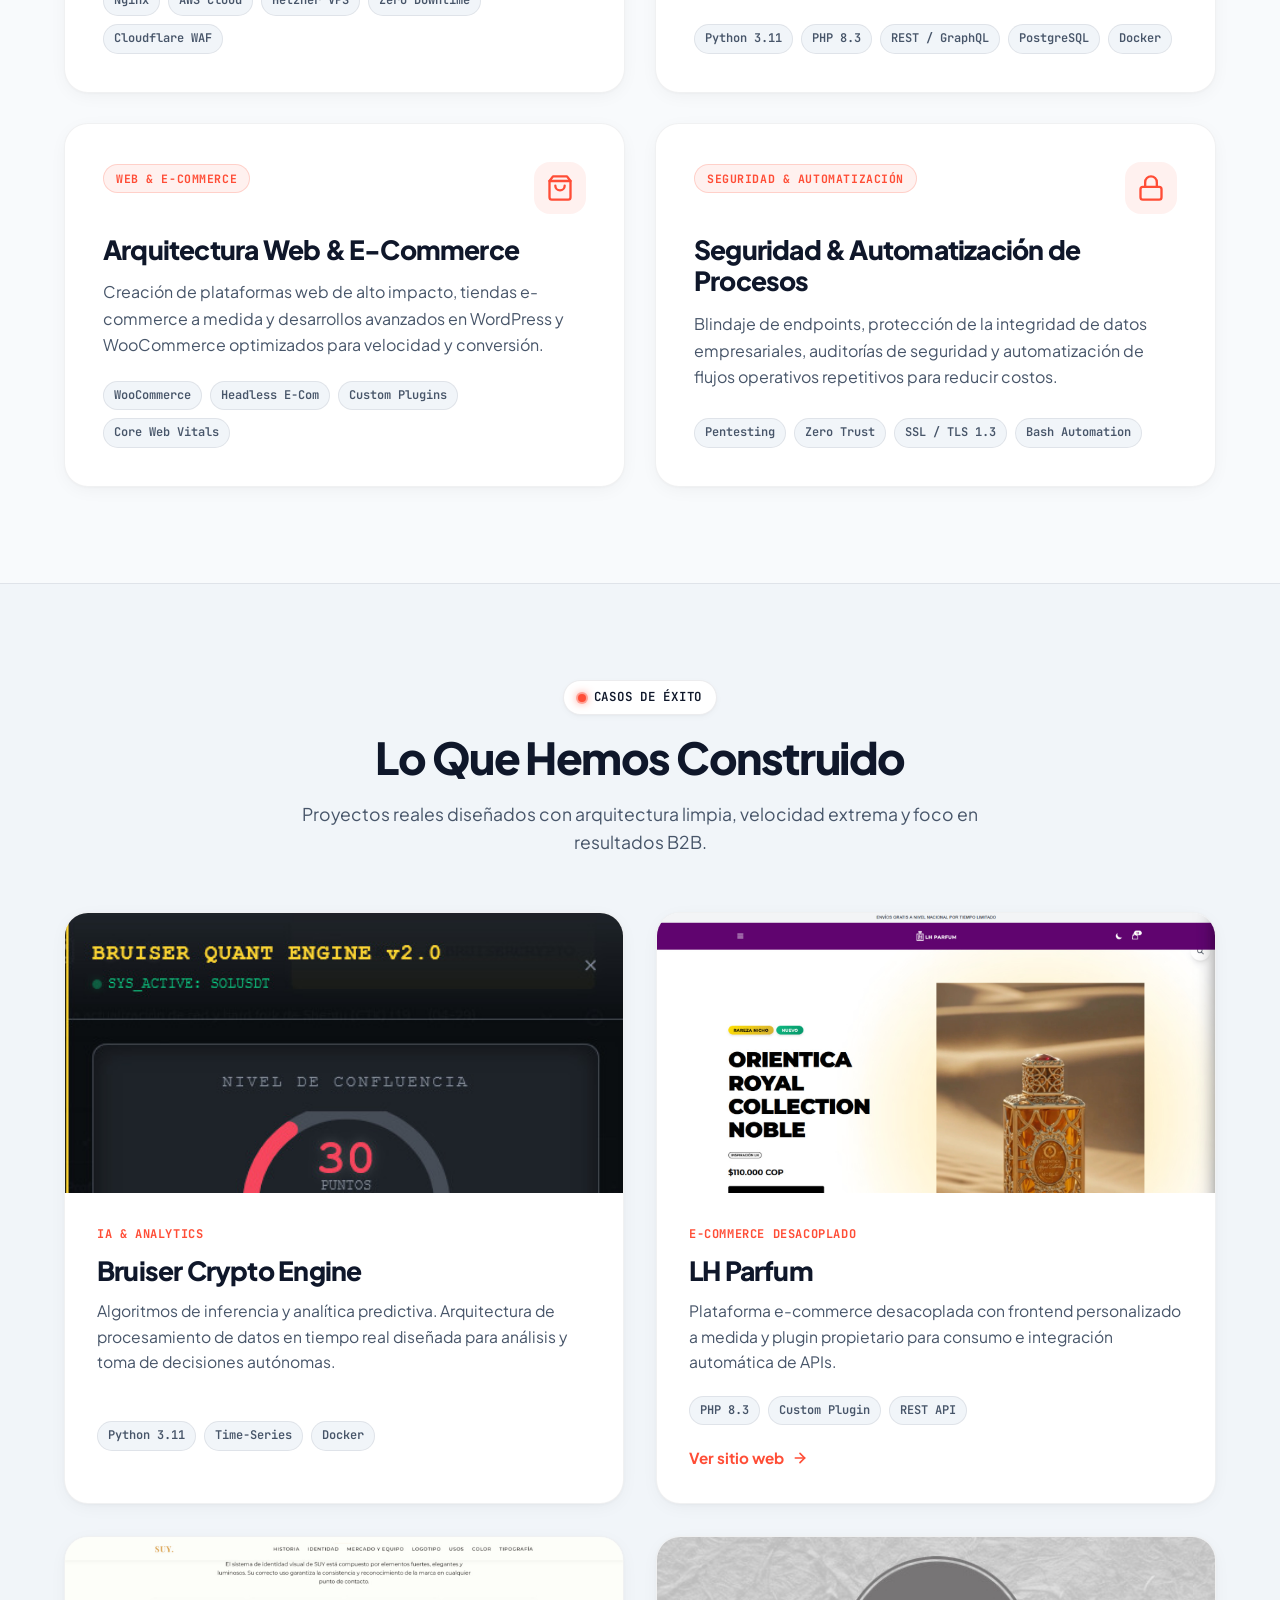
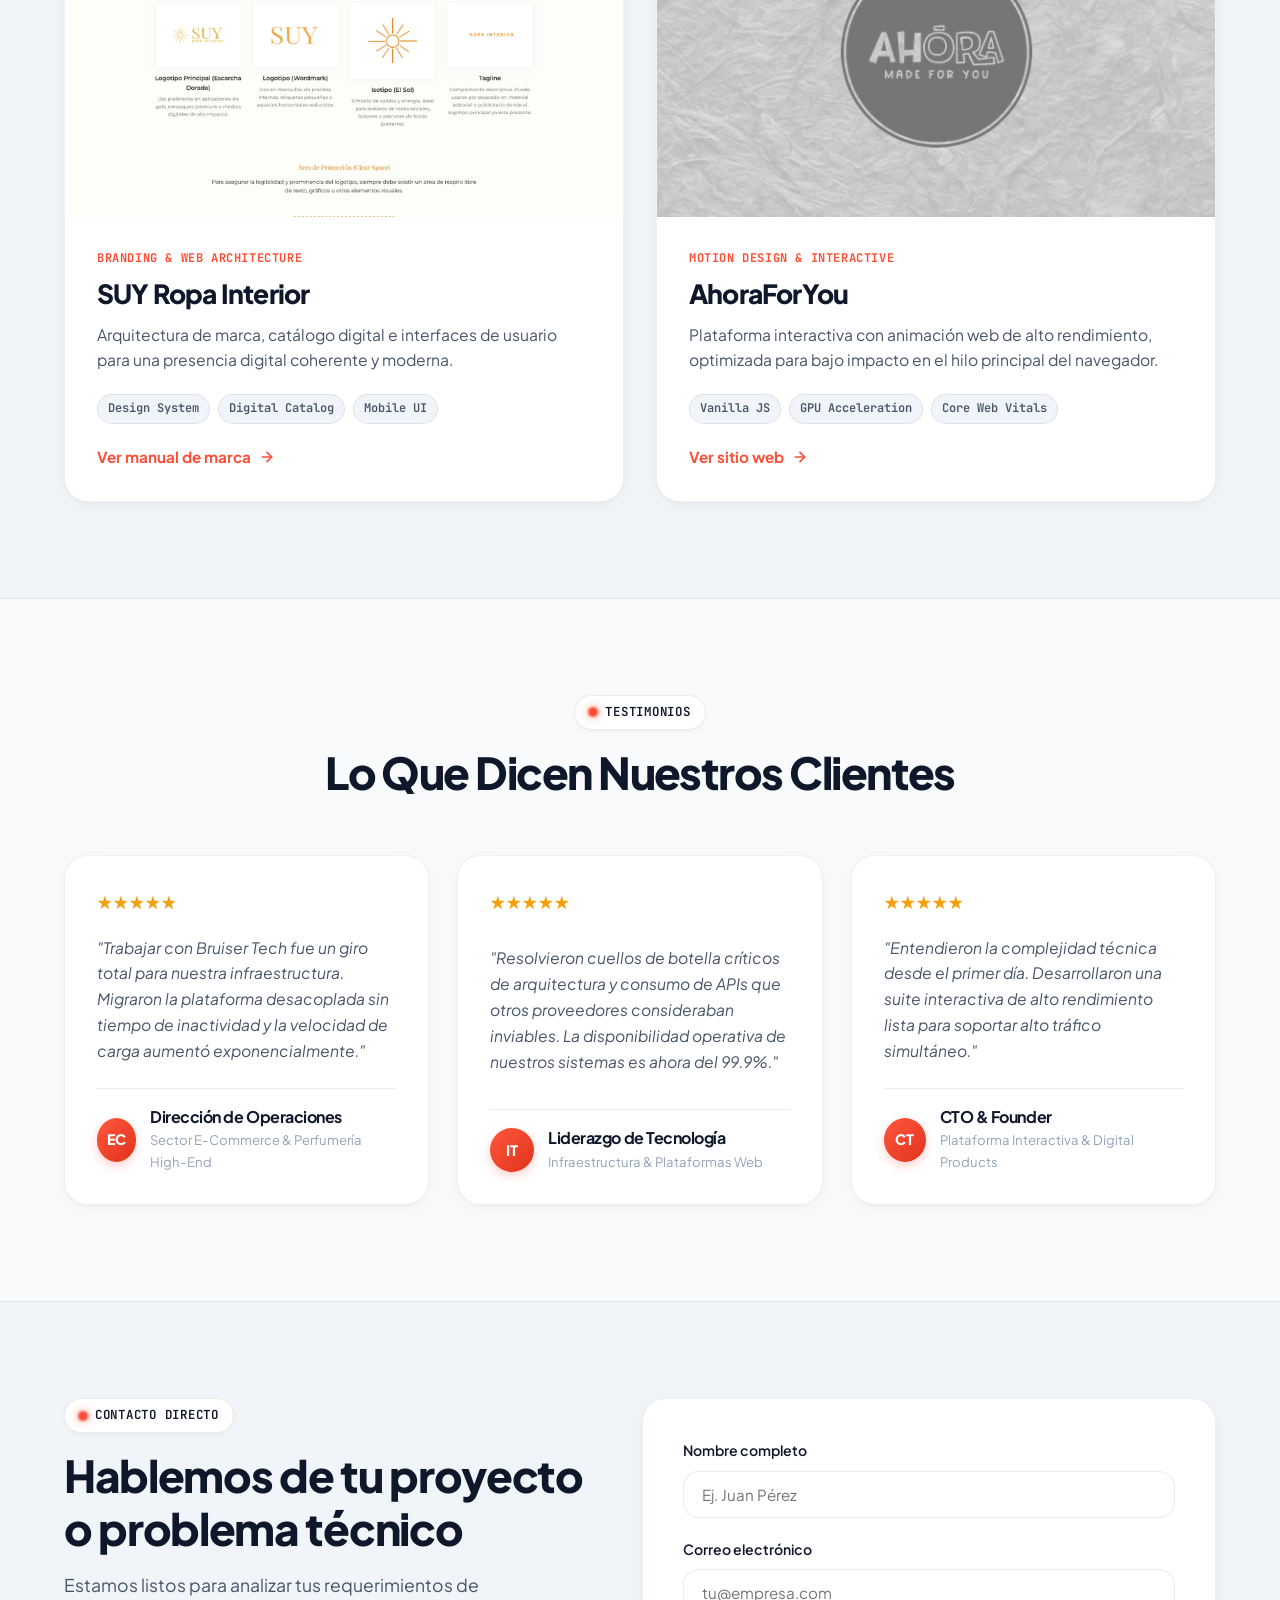
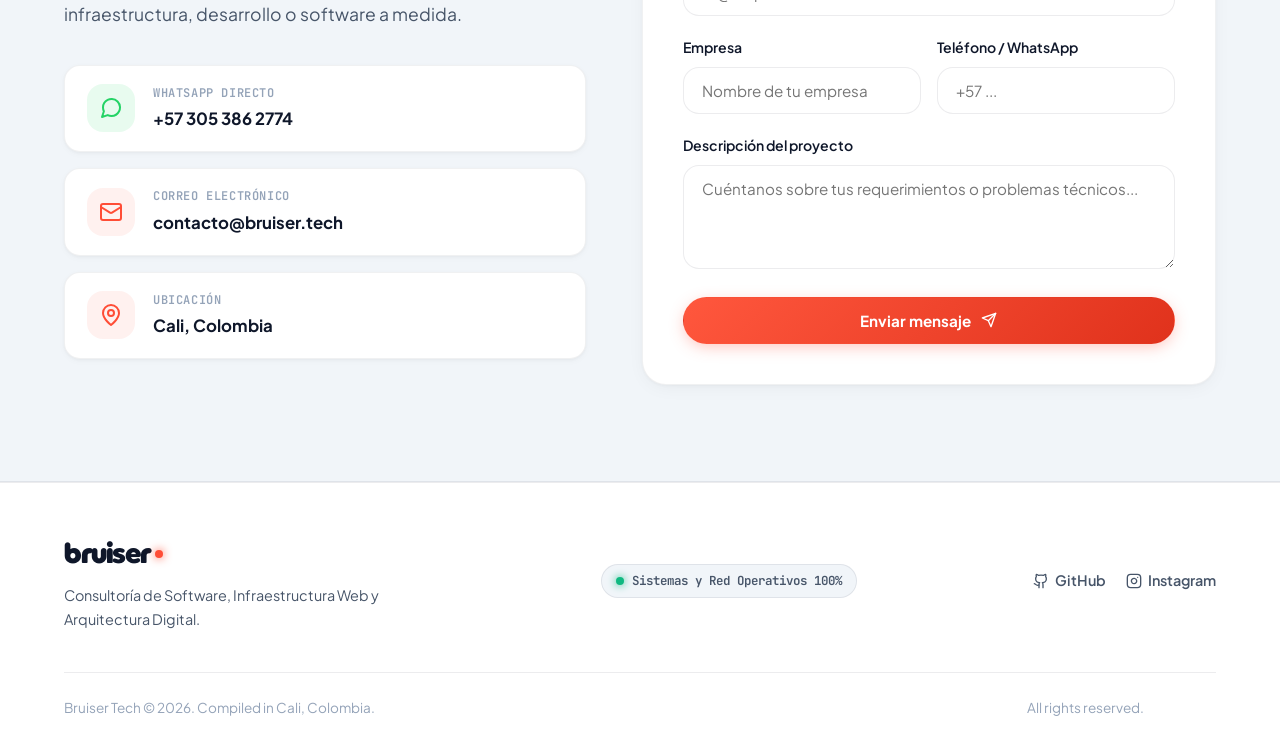
==== commit 2edb42d2: "saca" ====
--- a/index.html
+++ b/index.html
@@ -4,6 +4,7 @@
     <meta charset="UTF-8">
     <meta name="viewport" content="width=device-width, initial-scale=1.0">
     <title>Bruiser Tech - Consultoría Digital & Arquitectura B2B</title>
+    <meta name="description" content="Bruiser Tech - Consultoría de Software, Infraestructura Cloud B2B y Website as a Service en Cali, Colombia.">
     <link rel="icon" type="image/png" href="bruisertech.png">
     <link rel="stylesheet" href="style.css">
 </head>
@@ -12,8 +13,9 @@
     <!-- Header Navigation -->
     <header class="navbar" id="navbar">
         <div class="nav-container container">
-            <a href="#inicio" class="nav-logo">
+            <a href="index.html" class="nav-logo">
                 <span class="logo-text">bruiser</span>
+                <span class="logo-dot"></span>
             </a>
 
             <nav class="nav-menu" id="nav-menu">
@@ -38,11 +40,13 @@
                         <svg xmlns="http://www.w3.org/2000/svg" viewBox="0 0 24 24" fill="none" stroke="currentColor" stroke-width="2" stroke-linecap="round" stroke-linejoin="round"><circle cx="12" cy="12" r="4"/><path d="M12 2v2M12 20v2M4.93 4.93l1.41 1.41M17.66 17.66l1.41 1.41M2 12h2M20 12h2M4.93 19.07l1.41-1.41M17.66 6.34l1.41-1.41"/></svg>
                     </span>
                     <span class="theme-icon theme-icon-moon">
-                            <svg xmlns="http://www.w3.org/2000/svg" viewBox="0 0 24 24" fill="currentColor" aria-hidden="true"><path d="M21 12.79A9 9 0 1 1 11.21 3 7 7 0 0 0 21 12.79z"/></svg>
+                        <svg xmlns="http://www.w3.org/2000/svg" viewBox="0 0 24 24" fill="none" stroke="currentColor" stroke-width="2" stroke-linecap="round" stroke-linejoin="round"><path d="M21 12.79A9 9 0 1 1 11.21 3 7 7 0 0 0 21 12.79z"/></svg>
                     </span>
                     <span class="theme-toggle-thumb"></span>
                 </button>
-                <a href="contacto.html" class="btn btn-primary nav-cta" data-i18n="nav_contact">contacto</a>
+                <a href="contacto.html" class="btn btn-primary nav-cta">
+                    <span data-i18n="nav_contact">contacto</span>
+                </a>
                 <button class="mobile-toggle" id="mobile-toggle" aria-label="Menu">
                     <span></span>
                     <span></span>
@@ -54,26 +58,51 @@
 
     <main>
         <!-- Hero Section -->
-        <section id="inicio" class="hero-section section-padding">
+        <section id="inicio" class="hero-section">
             <div class="container hero-content">
                 <div class="badge">
                     <span class="badge-dot"></span>
                     <span data-i18n="hero_badge">Consultoría & Desarrollo B2B</span>
                 </div>
-                <h1 class="hero-title" style="margin-bottom: 12px;">
-                    <span style="color: var(--text-primary); font-weight: 800; font-size: 2.25rem; display: block;" data-i18n="hero_line1">¿Te abruma la infraestructura web?</span>
+                <h1 class="hero-title">
+                    <span class="hero-line1" data-i18n="hero_line1">¿Te abruma la infraestructura web?</span>
                     <span class="hero-subtitle-script" data-i18n="hero_line2">déjalo en nuestras manos ;)</span>
-                    <span style="display: block; margin-top: 10px;">
-                        <span style="color: var(--text-primary); font-family: var(--font-heading); font-size: 3.5rem; font-weight: 900; letter-spacing: -0.05em; display: inline-block; margin-right: 12px;" data-i18n="hero_line3_prefix">conoce</span>
-                        <span class="text-metallic-chrome" style="display: inline-block; margin-top: 0;" data-i18n="hero_line3_highlight">bruiserCare</span>
+                    <span class="hero-line3">
+                        <span class="hero-line3-prefix" data-i18n="hero_line3_prefix">conoce</span>
+                        <span class="text-metallic-chrome" data-i18n="hero_line3_highlight">bruiserCare</span>
                     </span>
                 </h1>
-                <p class="hero-subtitle" style="margin-top: 16px;" data-i18n="hero_subtitle">
+                <p class="hero-subtitle" data-i18n="hero_subtitle">
                     Tu web profesional en línea desde $45.900 COP / mes*. Sin enredos técnicos ni costos ocultos.
                 </p>
                 <div class="hero-ctas">
-                    <a href="bruisercare.html" class="btn btn-primary" data-i18n="hero_cta_primary">Descubrir bruiserCare</a>
-                    <a href="#servicios" class="btn btn-secondary" data-i18n="hero_cta_secondary">Ver Desarrollo Tradicional</a>
+                    <a href="bruisercare.html" class="btn btn-primary">
+                        <span data-i18n="hero_cta_primary">Descubrir bruiserCare</span>
+                        <svg xmlns="http://www.w3.org/2000/svg" width="16" height="16" viewBox="0 0 24 24" fill="none" stroke="currentColor" stroke-width="2.5" stroke-linecap="round" stroke-linejoin="round"><path d="M5 12h14"/><path d="m12 5 7 7-7 7"/></svg>
+                    </a>
+                    <a href="#servicios" class="btn btn-secondary">
+                        <span data-i18n="hero_cta_secondary">Ver Desarrollo Tradicional</span>
+                    </a>
+                </div>
+
+                <!-- Trust / Metrics Bar -->
+                <div class="hero-trust-bar">
+                    <div class="trust-item">
+                        <span class="trust-number">99.9%</span>
+                        <span class="trust-label" data-i18n="trust_uptime">Uptime Garantizado</span>
+                    </div>
+                    <div class="trust-item">
+                        <span class="trust-number">&lt;20 Días</span>
+                        <span class="trust-label" data-i18n="trust_delivery">Entrega a Producción</span>
+                    </div>
+                    <div class="trust-item">
+                        <span class="trust-number">24/7</span>
+                        <span class="trust-label" data-i18n="trust_support">Monitoreo Proactivo</span>
+                    </div>
+                    <div class="trust-item">
+                        <span class="trust-number">NVMe</span>
+                        <span class="trust-label" data-i18n="trust_hosting">Hosting Privado Cloud</span>
+                    </div>
                 </div>
             </div>
         </section>
@@ -91,28 +120,48 @@
 
                 <div class="pillars-grid">
                     <div class="pillar-card card-hover">
-                        <div class="pillar-icon">01</div>
+                        <div class="pillar-header">
+                            <div class="pillar-icon-box">
+                                <svg xmlns="http://www.w3.org/2000/svg" viewBox="0 0 24 24" fill="none" stroke="currentColor" stroke-width="2" stroke-linecap="round" stroke-linejoin="round"><polygon points="13 2 3 14 12 14 11 22 21 10 12 10 13 2"/></svg>
+                            </div>
+                            <span class="pillar-number">01</span>
+                        </div>
                         <h3 data-i18n="pillar1_title">Mejorar eficiencia</h3>
                         <p class="pillar-subtitle" data-i18n="pillar1_subtitle">Procesos más ágiles</p>
                         <p data-i18n="pillar1_desc">Optimizamos flujos de trabajo para operar con mayor velocidad y menor fricción operativa en tus plataformas.</p>
                     </div>
 
                     <div class="pillar-card card-hover">
-                        <div class="pillar-icon">02</div>
+                        <div class="pillar-header">
+                            <div class="pillar-icon-box">
+                                <svg xmlns="http://www.w3.org/2000/svg" viewBox="0 0 24 24" fill="none" stroke="currentColor" stroke-width="2" stroke-linecap="round" stroke-linejoin="round"><path d="M12 22s8-4 8-10V5l-8-3-8 3v7c0 6 8 10 8 10z"/><path d="m9 12 2 2 4-4"/></svg>
+                            </div>
+                            <span class="pillar-number">02</span>
+                        </div>
                         <h3 data-i18n="pillar2_title">Reducir fallos</h3>
                         <p class="pillar-subtitle" data-i18n="pillar2_subtitle">Operaciones precisas</p>
                         <p data-i18n="pillar2_desc">Automatizamos y estructuramos infraestructuras para minimizar caídas, errores críticos y retrabajo técnico.</p>
                     </div>
 
                     <div class="pillar-card card-hover">
-                        <div class="pillar-icon">03</div>
+                        <div class="pillar-header">
+                            <div class="pillar-icon-box">
+                                <svg xmlns="http://www.w3.org/2000/svg" viewBox="0 0 24 24" fill="none" stroke="currentColor" stroke-width="2" stroke-linecap="round" stroke-linejoin="round"><line x1="18" y1="20" x2="18" y2="10"/><line x1="12" y1="20" x2="12" y2="4"/><line x1="6" y1="20" x2="6" y2="14"/></svg>
+                            </div>
+                            <span class="pillar-number">03</span>
+                        </div>
                         <h3 data-i18n="pillar3_title">Escalar tu negocio</h3>
                         <p class="pillar-subtitle" data-i18n="pillar3_subtitle">Tecnología que crece contigo</p>
                         <p data-i18n="pillar3_desc">Arquitecturas preparadas para soportar alto tráfico, transacciones masivas e incremento sostenido de demanda.</p>
                     </div>
 
                     <div class="pillar-card card-hover">
-                        <div class="pillar-icon">04</div>
+                        <div class="pillar-header">
+                            <div class="pillar-icon-box">
+                                <svg xmlns="http://www.w3.org/2000/svg" viewBox="0 0 24 24" fill="none" stroke="currentColor" stroke-width="2" stroke-linecap="round" stroke-linejoin="round"><path d="m12 3-1.912 5.813a2 2 0 0 1-1.275 1.275L3 12l5.813 1.912a2 2 0 0 1 1.275 1.275L12 21l1.912-5.813a2 2 0 0 1 1.275-1.275L21 12l-5.813-1.912a2 2 0 0 1-1.275-1.275L12 3Z"/></svg>
+                            </div>
+                            <span class="pillar-number">04</span>
+                        </div>
                         <h3 data-i18n="pillar4_title">Desbloquear oportunidades</h3>
                         <p class="pillar-subtitle" data-i18n="pillar4_subtitle">Innovación a medida</p>
                         <p data-i18n="pillar4_desc">Desarrollo de software y soluciones a medida para liderar en tu sector y expandir tu presencia digital.</p>
@@ -125,58 +174,101 @@
         <section id="servicios" class="section-padding">
             <div class="container">
                 <!-- Two Paths Introductory Block -->
-                <div class="two-paths-block" style="margin-bottom: 80px;">
-                    <div class="section-header" style="margin-bottom: 40px;">
+                <div class="two-paths-block" style="margin-bottom: 96px;">
+                    <div class="section-header" style="margin-bottom: 48px;">
                         <div class="badge">
                             <span class="badge-dot"></span>
                             <span data-i18n="two_paths_badge">• RUTAS DE DESARROLLO</span>
                         </div>
-                        <h2 data-i18n="two_paths_title" style="font-size: 2.5rem;">Dos caminos para llevar tu proyecto a la realidad</h2>
+                        <h2 data-i18n="two_paths_title">Dos caminos para llevar tu proyecto a la realidad</h2>
                     </div>
 
                     <div class="two-paths-grid">
-                        <!-- Column 1: bruiserCare -->
-                        <div class="card-hover" style="background-color: var(--bg-card); border: 2px solid var(--brand-coral); border-radius: 24px; padding: 40px; box-shadow: var(--shadow-card); display: flex; flex-direction: column; justify-content: space-between; position: relative; overflow: hidden;">
-                            <div style="position: absolute; top: 16px; right: 16px; background-color: var(--brand-coral); color: #fff; font-size: 0.75rem; font-weight: 800; padding: 4px 12px; border-radius: 9999px; text-transform: uppercase;" data-i18n="path_care_tag">Suscripción WaaS</div>
+                        <!-- Column 1: bruiserCare (Featured) -->
+                        <div class="pricing-card featured card-hover">
+                            <div class="pricing-tag" data-i18n="path_care_tag">Suscripción WaaS</div>
                             <div>
-                                <h3 style="font-size: 2rem; color: var(--text-primary); margin-bottom: 6px;">bruiserCare</h3>
-                                <p style="font-size: 1.05rem; font-weight: 600; color: var(--brand-coral); margin-bottom: 20px; font-style: italic;" data-i18n="path_care_sub">
+                                <h3>bruiserCare</h3>
+                                <p class="pricing-subtitle" data-i18n="path_care_sub">
                                     Infraestructura + tu equipo técnico de confianza mes a mes.
                                 </p>
-                                <div style="font-size: 1.75rem; font-weight: 900; color: var(--text-primary); margin-bottom: 16px;" data-i18n="path_care_price">
-                                    Desde $45.900 COP* <span style="font-size: 1rem; font-weight: 600; color: var(--text-secondary);">/ mes</span>
-                                </div>
-                                <p style="color: var(--text-secondary); font-size: 0.98rem; line-height: 1.6; margin-bottom: 16px;" data-i18n="path_care_desc">
+                                <div class="pricing-price" data-i18n="path_care_price">
+                                    Desde $45.900 COP* <span class="period">/ mes</span>
+                                </div>
+                                <p class="pricing-desc" data-i18n="path_care_desc">
                                     Web en línea en &lt;20 días, soporte básico ilimitado y servidores administrados.
                                 </p>
-                                <p style="font-size: 0.8rem; color: var(--text-muted); font-style: italic; margin-bottom: 24px;" data-i18n="price_disclaimer">
+
+                                <ul class="pricing-features">
+                                    <li class="pricing-feature-item">
+                                        <svg class="pricing-check" xmlns="http://www.w3.org/2000/svg" viewBox="0 0 24 24" fill="none" stroke="currentColor" stroke-width="2.5" stroke-linecap="round" stroke-linejoin="round"><polyline points="20 6 9 17 4 12"/></svg>
+                                        <span>Tu web en línea en menos de 20 días tras confirmación</span>
+                                    </li>
+                                    <li class="pricing-feature-item">
+                                        <svg class="pricing-check" xmlns="http://www.w3.org/2000/svg" viewBox="0 0 24 24" fill="none" stroke="currentColor" stroke-width="2.5" stroke-linecap="round" stroke-linejoin="round"><polyline points="20 6 9 17 4 12"/></svg>
+                                        <span>Hosting privado en la nube de alto rendimiento NVMe</span>
+                                    </li>
+                                    <li class="pricing-feature-item">
+                                        <svg class="pricing-check" xmlns="http://www.w3.org/2000/svg" viewBox="0 0 24 24" fill="none" stroke="currentColor" stroke-width="2.5" stroke-linecap="round" stroke-linejoin="round"><polyline points="20 6 9 17 4 12"/></svg>
+                                        <span>Soporte básico ilimitado y monitoreo 24/7 de caídas</span>
+                                    </li>
+                                    <li class="pricing-feature-item">
+                                        <svg class="pricing-check" xmlns="http://www.w3.org/2000/svg" viewBox="0 0 24 24" fill="none" stroke="currentColor" stroke-width="2.5" stroke-linecap="round" stroke-linejoin="round"><polyline points="20 6 9 17 4 12"/></svg>
+                                        <span>Parches de seguridad, SSL dedicado y backups automáticos</span>
+                                    </li>
+                                </ul>
+
+                                <p class="pricing-disclaimer" data-i18n="price_disclaimer">
                                     * Sujeto a valoración técnica inicial del proyecto.
                                 </p>
                             </div>
-                            <a href="bruisercare.html" class="btn btn-primary" style="width: 100%; text-align: center;" data-i18n="path_care_cta">
-                                Explorar plan detallado &rarr;
+                            <a href="bruisercare.html" class="btn btn-primary btn-full">
+                                <span data-i18n="path_care_cta">Explorar plan detallado</span>
+                                <svg xmlns="http://www.w3.org/2000/svg" width="16" height="16" viewBox="0 0 24 24" fill="none" stroke="currentColor" stroke-width="2.5" stroke-linecap="round" stroke-linejoin="round"><path d="M5 12h14"/><path d="m12 5 7 7-7 7"/></svg>
                             </a>
                         </div>
 
                         <!-- Column 2: Desarrollo Tradicional -->
-                        <div class="card-hover" style="background-color: var(--bg-card); border: 1px solid var(--border-color); border-radius: 24px; padding: 40px; box-shadow: var(--shadow-card); display: flex; flex-direction: column; justify-content: space-between;">
+                        <div class="pricing-card card-hover">
                             <div>
-                                <h3 style="font-size: 2rem; color: var(--text-primary); margin-bottom: 6px;">Desarrollo Tradicional</h3>
-                                <p style="font-size: 1.05rem; font-weight: 600; color: var(--text-secondary); margin-bottom: 20px; font-style: italic;" data-i18n="path_trad_sub">
+                                <span class="service-badge" data-i18n="path_trad_tag">Proyecto Llave en Mano</span>
+                                <h3 style="margin-top: 6px;">Desarrollo Tradicional</h3>
+                                <p class="pricing-subtitle" style="color: var(--text-secondary);" data-i18n="path_trad_sub">
                                     Desarrollo y entrega llave en mano para gestión propia.
                                 </p>
-                                <div style="font-size: 1.75rem; font-weight: 900; color: var(--text-primary); margin-bottom: 16px;" data-i18n="path_trad_price">
-                                    Desde $455.990 COP* <span style="font-size: 1rem; font-weight: 600; color: var(--text-secondary);">pago único</span>
-                                </div>
-                                <p style="color: var(--text-secondary); font-size: 0.98rem; line-height: 1.6; margin-bottom: 16px;" data-i18n="path_trad_desc">
+                                <div class="pricing-price" data-i18n="path_trad_price">
+                                    Desde $455.990 COP* <span class="period">pago único</span>
+                                </div>
+                                <p class="pricing-desc" data-i18n="path_trad_desc">
                                     Código propio, entrega completa y gestión autónoma.
                                 </p>
-                                <p style="font-size: 0.8rem; color: var(--text-muted); font-style: italic; margin-bottom: 24px;" data-i18n="price_disclaimer">
+
+                                <ul class="pricing-features">
+                                    <li class="pricing-feature-item">
+                                        <svg class="pricing-check" xmlns="http://www.w3.org/2000/svg" viewBox="0 0 24 24" fill="none" stroke="currentColor" stroke-width="2.5" stroke-linecap="round" stroke-linejoin="round"><polyline points="20 6 9 17 4 12"/></svg>
+                                        <span>Propiedad total del 100% del código fuente entregado</span>
+                                    </li>
+                                    <li class="pricing-feature-item">
+                                        <svg class="pricing-check" xmlns="http://www.w3.org/2000/svg" viewBox="0 0 24 24" fill="none" stroke="currentColor" stroke-width="2.5" stroke-linecap="round" stroke-linejoin="round"><polyline points="20 6 9 17 4 12"/></svg>
+                                        <span>Despliegue y configuración inicial en tu propio servidor</span>
+                                    </li>
+                                    <li class="pricing-feature-item">
+                                        <svg class="pricing-check" xmlns="http://www.w3.org/2000/svg" viewBox="0 0 24 24" fill="none" stroke="currentColor" stroke-width="2.5" stroke-linecap="round" stroke-linejoin="round"><polyline points="20 6 9 17 4 12"/></svg>
+                                        <span>Sin cobros recurrentes mensuales obligatorios</span>
+                                    </li>
+                                    <li class="pricing-feature-item">
+                                        <svg class="pricing-check" xmlns="http://www.w3.org/2000/svg" viewBox="0 0 24 24" fill="none" stroke="currentColor" stroke-width="2.5" stroke-linecap="round" stroke-linejoin="round"><polyline points="20 6 9 17 4 12"/></svg>
+                                        <span>Arquitectura a la medida exacta de tus requerimientos</span>
+                                    </li>
+                                </ul>
+
+                                <p class="pricing-disclaimer" data-i18n="price_disclaimer">
                                     * Sujeto a valoración técnica inicial del proyecto.
                                 </p>
                             </div>
-                            <a href="#contacto" class="btn btn-secondary" style="width: 100%; text-align: center;" data-i18n="path_trad_cta">
-                                Cotizar desarrollo único &rarr;
+                            <a href="#contacto" class="btn btn-secondary btn-full">
+                                <span data-i18n="path_trad_cta">Cotizar desarrollo único</span>
+                                <svg xmlns="http://www.w3.org/2000/svg" width="16" height="16" viewBox="0 0 24 24" fill="none" stroke="currentColor" stroke-width="2.5" stroke-linecap="round" stroke-linejoin="round"><path d="M5 12h14"/><path d="m12 5 7 7-7 7"/></svg>
                             </a>
                         </div>
                     </div>
@@ -193,27 +285,73 @@
 
                 <div class="services-grid">
                     <div class="service-card card-hover">
-                        <div class="service-badge" data-i18n="srv1_badge">INFRAESTRUCTURA & CLOUD</div>
+                        <div class="service-card-top">
+                            <span class="service-badge" data-i18n="srv1_badge">INFRAESTRUCTURA & CLOUD</span>
+                            <div class="service-icon-box">
+                                <svg xmlns="http://www.w3.org/2000/svg" viewBox="0 0 24 24" fill="none" stroke="currentColor" stroke-width="2" stroke-linecap="round" stroke-linejoin="round"><rect x="2" y="2" width="20" height="8" rx="2" ry="2"/><rect x="2" y="14" width="20" height="8" rx="2" ry="2"/><line x1="6" y1="6" x2="6.01" y2="6"/><line x1="6" y1="18" x2="6.01" y2="18"/></svg>
+                            </div>
+                        </div>
                         <h3 data-i18n="srv1_title">Infraestructura, Nube y Servidores</h3>
                         <p data-i18n="srv1_desc">Gestión integral de servidores Nginx y Apache, migraciones seguras (AWS, VPS, hosting dedicado), optimización de rendimiento, balanceo de carga y monitoreo 24/7.</p>
+                        <div class="tech-pills">
+                            <span class="tech-pill">Nginx</span>
+                            <span class="tech-pill">AWS Cloud</span>
+                            <span class="tech-pill">Hetzner VPS</span>
+                            <span class="tech-pill">Zero Downtime</span>
+                            <span class="tech-pill">Cloudflare WAF</span>
+                        </div>
                     </div>
 
                     <div class="service-card card-hover">
-                        <div class="service-badge" data-i18n="srv2_badge">BACKEND & API</div>
+                        <div class="service-card-top">
+                            <span class="service-badge" data-i18n="srv2_badge">BACKEND & API</span>
+                            <div class="service-icon-box">
+                                <svg xmlns="http://www.w3.org/2000/svg" viewBox="0 0 24 24" fill="none" stroke="currentColor" stroke-width="2" stroke-linecap="round" stroke-linejoin="round"><polyline points="16 18 22 12 16 6"/><polyline points="8 6 2 12 8 18"/></svg>
+                            </div>
+                        </div>
                         <h3 data-i18n="srv2_title">Desarrollo Backend & Integraciones</h3>
                         <p data-i18n="srv2_desc">Ingeniería de software en Python y PHP 8.3, diseño de APIs REST escalables, microservicios y acoplamiento fluido entre sistemas empresariales existentes.</p>
+                        <div class="tech-pills">
+                            <span class="tech-pill">Python 3.11</span>
+                            <span class="tech-pill">PHP 8.3</span>
+                            <span class="tech-pill">REST / GraphQL</span>
+                            <span class="tech-pill">PostgreSQL</span>
+                            <span class="tech-pill">Docker</span>
+                        </div>
                     </div>
 
                     <div class="service-card card-hover">
-                        <div class="service-badge" data-i18n="srv3_badge">WEB & E-COMMERCE</div>
+                        <div class="service-card-top">
+                            <span class="service-badge" data-i18n="srv3_badge">WEB & E-COMMERCE</span>
+                            <div class="service-icon-box">
+                                <svg xmlns="http://www.w3.org/2000/svg" viewBox="0 0 24 24" fill="none" stroke="currentColor" stroke-width="2" stroke-linecap="round" stroke-linejoin="round"><path d="M6 2 3 6v14a2 2 0 0 0 2 2h14a2 2 0 0 0 2-2V6l-3-4Z"/><line x1="3" y1="6" x2="21" y2="6"/><path d="M16 10a4 4 0 0 1-8 0"/></svg>
+                            </div>
+                        </div>
                         <h3 data-i18n="srv3_title">Arquitectura Web & E-Commerce</h3>
                         <p data-i18n="srv3_desc">Creación de plataformas web de alto impacto, tiendas e-commerce a medida y desarrollos avanzados en WordPress y WooCommerce optimizados para velocidad y conversión.</p>
+                        <div class="tech-pills">
+                            <span class="tech-pill">WooCommerce</span>
+                            <span class="tech-pill">Headless E-Com</span>
+                            <span class="tech-pill">Custom Plugins</span>
+                            <span class="tech-pill">Core Web Vitals</span>
+                        </div>
                     </div>
 
                     <div class="service-card card-hover">
-                        <div class="service-badge" data-i18n="srv4_badge">SEGURIDAD & AUTOMATIZACIÓN</div>
+                        <div class="service-card-top">
+                            <span class="service-badge" data-i18n="srv4_badge">SEGURIDAD & AUTOMATIZACIÓN</span>
+                            <div class="service-icon-box">
+                                <svg xmlns="http://www.w3.org/2000/svg" viewBox="0 0 24 24" fill="none" stroke="currentColor" stroke-width="2" stroke-linecap="round" stroke-linejoin="round"><rect x="3" y="11" width="18" height="11" rx="2" ry="2"/><path d="M7 11V7a5 5 0 0 1 10 0v4"/></svg>
+                            </div>
+                        </div>
                         <h3 data-i18n="srv4_title">Seguridad & Automatización de Procesos</h3>
                         <p data-i18n="srv4_desc">Blindaje de endpoints, protección de la integridad de datos empresariales, auditorías de seguridad y automatización de flujos operativos repetitivos para reducir costos.</p>
+                        <div class="tech-pills">
+                            <span class="tech-pill">Pentesting</span>
+                            <span class="tech-pill">Zero Trust</span>
+                            <span class="tech-pill">SSL / TLS 1.3</span>
+                            <span class="tech-pill">Bash Automation</span>
+                        </div>
                     </div>
                 </div>
             </div>
@@ -241,6 +379,11 @@
                             <span class="portfolio-tag" data-i18n="p1_tag">IA & Analytics</span>
                             <h3>Bruiser Crypto Engine</h3>
                             <p data-i18n="p1_desc">Algoritmos de inferencia y analítica predictiva. Arquitectura de procesamiento de datos en tiempo real diseñada para análisis y toma de decisiones autónomas.</p>
+                            <div class="tech-pills" style="margin-bottom: 20px;">
+                                <span class="tech-pill">Python 3.11</span>
+                                <span class="tech-pill">Time-Series</span>
+                                <span class="tech-pill">Docker</span>
+                            </div>
                         </div>
                     </div>
 
@@ -253,7 +396,15 @@
                             <span class="portfolio-tag" data-i18n="p2_tag">E-Commerce Desacoplado</span>
                             <h3>LH Parfum</h3>
                             <p data-i18n="p2_desc">Plataforma e-commerce desacoplada con frontend personalizado a medida y plugin propietario para consumo e integración automática de APIs.</p>
-                            <a href="https://lhparfum.com" target="_blank" rel="noopener noreferrer" class="portfolio-link" data-i18n="view_project">Ver sitio web &rarr;</a>
+                            <div class="tech-pills" style="margin-bottom: 20px;">
+                                <span class="tech-pill">PHP 8.3</span>
+                                <span class="tech-pill">Custom Plugin</span>
+                                <span class="tech-pill">REST API</span>
+                            </div>
+                            <a href="https://lhparfum.com" target="_blank" rel="noopener noreferrer" class="portfolio-link">
+                                <span data-i18n="view_project">Ver sitio web</span>
+                                <svg xmlns="http://www.w3.org/2000/svg" viewBox="0 0 24 24" fill="none" stroke="currentColor" stroke-width="2.5" stroke-linecap="round" stroke-linejoin="round"><path d="M5 12h14"/><path d="m12 5 7 7-7 7"/></svg>
+                            </a>
                         </div>
                     </div>
 
@@ -266,7 +417,15 @@
                             <span class="portfolio-tag" data-i18n="p3_tag">Branding & Web Architecture</span>
                             <h3>SUY Ropa Interior</h3>
                             <p data-i18n="p3_desc">Arquitectura de marca, catálogo digital e interfaces de usuario para una presencia digital coherente y moderna.</p>
-                            <a href="https://bruisertech.github.io/suymanualdemarca/" target="_blank" rel="noopener noreferrer" class="portfolio-link" data-i18n="view_brand">Ver manual de marca &rarr;</a>
+                            <div class="tech-pills" style="margin-bottom: 20px;">
+                                <span class="tech-pill">Design System</span>
+                                <span class="tech-pill">Digital Catalog</span>
+                                <span class="tech-pill">Mobile UI</span>
+                            </div>
+                            <a href="https://bruisertech.github.io/suymanualdemarca/" target="_blank" rel="noopener noreferrer" class="portfolio-link">
+                                <span data-i18n="view_brand">Ver manual de marca</span>
+                                <svg xmlns="http://www.w3.org/2000/svg" viewBox="0 0 24 24" fill="none" stroke="currentColor" stroke-width="2.5" stroke-linecap="round" stroke-linejoin="round"><path d="M5 12h14"/><path d="m12 5 7 7-7 7"/></svg>
+                            </a>
                         </div>
                     </div>
 
@@ -279,7 +438,15 @@
                             <span class="portfolio-tag" data-i18n="p4_tag">Motion Design & Interactive</span>
                             <h3>AhoraForYou</h3>
                             <p data-i18n="p4_desc">Plataforma interactiva con animación web de alto rendimiento, optimizada para bajo impacto en el hilo principal del navegador.</p>
-                            <a href="https://ahoraforyou.com" target="_blank" rel="noopener noreferrer" class="portfolio-link" data-i18n="view_project">Ver sitio web &rarr;</a>
+                            <div class="tech-pills" style="margin-bottom: 20px;">
+                                <span class="tech-pill">Vanilla JS</span>
+                                <span class="tech-pill">GPU Acceleration</span>
+                                <span class="tech-pill">Core Web Vitals</span>
+                            </div>
+                            <a href="https://ahoraforyou.com" target="_blank" rel="noopener noreferrer" class="portfolio-link">
+                                <span data-i18n="view_project">Ver sitio web</span>
+                                <svg xmlns="http://www.w3.org/2000/svg" viewBox="0 0 24 24" fill="none" stroke="currentColor" stroke-width="2.5" stroke-linecap="round" stroke-linejoin="round"><path d="M5 12h14"/><path d="m12 5 7 7-7 7"/></svg>
+                            </a>
                         </div>
                     </div>
                 </div>
@@ -299,6 +466,7 @@
 
                 <div class="testimonials-grid">
                     <div class="testimonial-card card-hover">
+                        <div class="testimonial-stars">★★★★★</div>
                         <p class="quote" data-i18n="test1_quote">"Trabajar con Bruiser Tech fue un giro total para nuestra infraestructura. Migraron la plataforma desacoplada sin tiempo de inactividad y la velocidad de carga aumentó exponencialmente."</p>
                         <div class="client-info">
                             <div class="client-avatar">EC</div>
@@ -310,6 +478,7 @@
                     </div>
 
                     <div class="testimonial-card card-hover">
+                        <div class="testimonial-stars">★★★★★</div>
                         <p class="quote" data-i18n="test2_quote">"Resolvieron cuellos de botella críticos de arquitectura y consumo de APIs que otros proveedores consideraban inviables. La disponibilidad operativa de nuestros sistemas es ahora del 99.9%."</p>
                         <div class="client-info">
                             <div class="client-avatar">IT</div>
@@ -321,6 +490,7 @@
                     </div>
 
                     <div class="testimonial-card card-hover">
+                        <div class="testimonial-stars">★★★★★</div>
                         <p class="quote" data-i18n="test3_quote">"Entendieron la complejidad técnica desde el primer día. Desarrollaron una suite interactiva de alto rendimiento lista para soportar alto tráfico simultáneo."</p>
                         <div class="client-info">
                             <div class="client-avatar">CT</div>
@@ -349,7 +519,9 @@
 
                         <div class="contact-details">
                             <a href="https://wa.me/573053862774?text=Hola%20Bruiser%20Tech%2C%20quisiera%20cotizar%20un%20proyecto" target="_blank" rel="noopener noreferrer" class="contact-item">
-                                <div class="icon-box" style="font-size: 0.8rem; font-weight: 800; color: var(--brand-coral);">WA</div>
+                                <div class="icon-box" style="color: #25D366; background-color: rgba(37, 211, 102, 0.1);">
+                                    <svg xmlns="http://www.w3.org/2000/svg" viewBox="0 0 24 24" fill="none" stroke="currentColor" stroke-width="2" stroke-linecap="round" stroke-linejoin="round"><path d="M21 11.5a8.38 8.38 0 0 1-.9 3.8 8.5 8.5 0 0 1-7.6 4.7 8.38 8.38 0 0 1-3.8-.9L3 21l1.9-5.7a8.38 8.38 0 0 1-.9-3.8 8.5 8.5 0 0 1 4.7-7.6 8.38 8.38 0 0 1 3.8-.9h.5a8.48 8.48 0 0 1 8 8v.5z"/></svg>
+                                </div>
                                 <div>
                                     <span class="label" data-i18n="contact_whatsapp_label">WhatsApp Directo</span>
                                     <span class="value">+57 305 386 2774</span>
@@ -357,7 +529,9 @@
                             </a>
 
                             <a href="mailto:contacto@bruiser.tech" class="contact-item">
-                                <div class="icon-box" style="font-size: 0.8rem; font-weight: 800; color: var(--brand-coral);">MAIL</div>
+                                <div class="icon-box">
+                                    <svg xmlns="http://www.w3.org/2000/svg" viewBox="0 0 24 24" fill="none" stroke="currentColor" stroke-width="2" stroke-linecap="round" stroke-linejoin="round"><rect width="20" height="16" x="2" y="4" rx="2"/><path d="m22 7-8.97 5.7a1.94 1.94 0 0 1-2.06 0L2 7"/></svg>
+                                </div>
                                 <div>
                                     <span class="label" data-i18n="contact_email_label">Correo Electrónico</span>
                                     <span class="value">contacto@bruiser.tech</span>
@@ -365,7 +539,9 @@
                             </a>
 
                             <div class="contact-item">
-                                <div class="icon-box" style="font-size: 0.8rem; font-weight: 800; color: var(--brand-coral);">HQ</div>
+                                <div class="icon-box">
+                                    <svg xmlns="http://www.w3.org/2000/svg" viewBox="0 0 24 24" fill="none" stroke="currentColor" stroke-width="2" stroke-linecap="round" stroke-linejoin="round"><path d="M20 10c0 6-8 12-8 12s-8-6-8-12a8 8 0 0 1 16 0Z"/><circle cx="12" cy="10" r="3"/></svg>
+                                </div>
                                 <div>
                                     <span class="label" data-i18n="contact_location_label">Ubicación</span>
                                     <span class="value">Cali, Colombia</span>
@@ -403,7 +579,10 @@
                                 <textarea id="message" name="message" rows="4" required placeholder="Cuéntanos sobre tus requerimientos o problemas técnicos..."></textarea>
                             </div>
 
-                            <button type="submit" class="btn btn-primary btn-full" data-i18n="form_submit">Enviar mensaje</button>
+                            <button type="submit" class="btn btn-primary btn-full">
+                                <span data-i18n="form_submit">Enviar mensaje</span>
+                                <svg xmlns="http://www.w3.org/2000/svg" width="16" height="16" viewBox="0 0 24 24" fill="none" stroke="currentColor" stroke-width="2" stroke-linecap="round" stroke-linejoin="round"><line x1="22" y1="2" x2="11" y2="13"/><polygon points="22 2 15 22 11 13 2 9 22 2"/></svg>
+                            </button>
                         </form>
                     </div>
                 </div>
@@ -415,20 +594,40 @@
     <footer class="footer">
         <div class="container footer-container">
             <div class="footer-brand">
-                <a href="#inicio" class="footer-logo">bruiser</a>
+                <a href="index.html" class="footer-logo">
+                    <span>bruiser</span>
+                    <span class="logo-dot"></span>
+                </a>
                 <p data-i18n="footer_tagline">Consultoría de Software, Infraestructura Web y Arquitectura Digital.</p>
             </div>
 
+            <div class="footer-status-pill">
+                <span class="status-dot-green"></span>
+                <span data-i18n="footer_status">Sistemas y Red Operativos 100%</span>
+            </div>
+
             <div class="footer-links">
-                <a href="https://github.com/bruisertech" target="_blank" rel="noopener noreferrer">GitHub</a>
-                <a href="https://www.instagram.com/bruiser.tech" target="_blank" rel="noopener noreferrer">Instagram</a>
+                <a href="https://github.com/bruisertech" target="_blank" rel="noopener noreferrer">
+                    <svg xmlns="http://www.w3.org/2000/svg" width="16" height="16" viewBox="0 0 24 24" fill="none" stroke="currentColor" stroke-width="2" stroke-linecap="round" stroke-linejoin="round"><path d="M15 22v-4a4.8 4.8 0 0 0-1-3.5c3 0 6-2 6-5.5.08-1.25-.27-2.48-1-3.5.28-1.15.28-2.35 0-3.5 0 0-1 0-3 1.5-2.64-.5-5.36-.5-8 0C6 2 5 2 5 2c-.3 1.15-.3 2.35 0 3.5A5.403 5.403 0 0 0 4 9c0 3.5 3 5.5 6 5.5-.39.49-.68 1.05-.85 1.65-.17.6-.22 1.23-.15 1.85v4"/><path d="M9 18c-4.51 2-5-2-7-2"/></svg>
+                    GitHub
+                </a>
+                <a href="https://www.instagram.com/bruiser.tech" target="_blank" rel="noopener noreferrer">
+                    <svg xmlns="http://www.w3.org/2000/svg" width="16" height="16" viewBox="0 0 24 24" fill="none" stroke="currentColor" stroke-width="2" stroke-linecap="round" stroke-linejoin="round"><rect width="20" height="20" x="2" y="2" rx="5" ry="5"/><path d="M16 11.37A4 4 0 1 1 12.63 8 4 4 0 0 1 16 11.37z"/><line x1="17.5" y1="6.5" x2="17.51" y2="6.5"/></svg>
+                    Instagram
+                </a>
             </div>
 
             <div class="footer-copy">
-                <p>Bruiser Tech &copy; 2026. Compiled in Cali, CO.</p>
+                <p>Bruiser Tech &copy; 2026. Compiled in Cali, Colombia.</p>
+                <p>All rights reserved.</p>
             </div>
         </div>
     </footer>
+
+    <!-- Back to top button -->
+    <button class="back-to-top" id="back-to-top" aria-label="Volver arriba">
+        <svg xmlns="http://www.w3.org/2000/svg" viewBox="0 0 24 24" fill="none" stroke="currentColor" stroke-width="2.5" stroke-linecap="round" stroke-linejoin="round"><path d="m18 15-6-6-6 6"/></svg>
+    </button>
 
     <script src="script.js"></script>
 </body>
--- a/style.css
+++ b/style.css
@@ -1,4 +1,4 @@
-@import url('https://fonts.googleapis.com/css2?family=Plus+Jakarta+Sans:wght@400;500;600;700;800&display=swap');
+@import url('https://fonts.googleapis.com/css2?family=Plus+Jakarta+Sans:wght@300;400;500;600;700;800&family=JetBrains+Mono:wght@400;500;600;700&display=swap');
 
 @font-face {
     font-family: 'LT Saeada Black';
@@ -8,112 +8,184 @@
     font-display: swap;
 }
 
+/* ==========================================================================
+   CSS CUSTOM PROPERTIES (LIGHT / DARK THEME SYSTEM)
+   ========================================================================== */
+
 :root {
-    --bg-white: #ffffff;
-    --bg-secondary: #f9fafb;
+    /* Color Palette - Light Theme */
+    --bg-body: #f8fafc;
+    --bg-surface: #ffffff;
+    --bg-secondary: #f1f5f9;
     --bg-card: #ffffff;
-    --bg-navbar: rgba(255, 255, 255, 0.85);
-    --text-primary: #111827;
-    --text-secondary: #4b5563;
-    --text-muted: #9ca3af;
-    --brand-coral: #d2584a;
-    --brand-coral-hover: #e05a47;
-    --brand-coral-light: rgba(210, 88, 74, 0.08);
-    --border-color: #e5e7eb;
-    --border-hover: #d1d5db;
-    --shadow-subtle: 0 4px 20px -2px rgba(0, 0, 0, 0.05);
-    --shadow-card: 0 10px 30px -5px rgba(0, 0, 0, 0.04);
-    --shadow-hover: 0 20px 35px -10px rgba(210, 88, 74, 0.12);
-    --font-heading: 'LT Saeada Black', sans-serif;
-    --font-body: 'Plus Jakarta Sans', 'Inter', system-ui, -apple-system, sans-serif;
-    --max-width: 1240px;
-    --transition-fast: 0.2s ease;
+    --bg-card-hover: #ffffff;
+    --bg-navbar: rgba(248, 250, 252, 0.82);
+    --bg-input: #ffffff;
+
+    /* Text Colors */
+    --text-primary: #0f172a;
+    --text-secondary: #475569;
+    --text-muted: #94a3b8;
+    --text-inverse: #ffffff;
+
+    /* Brand Accent Colors */
+    --brand-coral: #ff4d36;
+    --brand-coral-hover: #e83720;
+    --brand-coral-light: rgba(255, 77, 54, 0.08);
+    --brand-coral-glow: rgba(255, 77, 54, 0.25);
+    --brand-gradient: linear-gradient(135deg, #ff573d 0%, #e0321c 100%);
+    --brand-gradient-hover: linear-gradient(135deg, #ff6a52 0%, #eb3922 100%);
+
+    /* Borders */
+    --border-color: rgba(15, 23, 42, 0.08);
+    --border-hover: rgba(255, 77, 54, 0.4);
+    --border-card: rgba(15, 23, 42, 0.06);
+
+    /* Shadows */
+    --shadow-subtle: 0 2px 8px -2px rgba(15, 23, 42, 0.05), 0 1px 3px rgba(15, 23, 42, 0.03);
+    --shadow-card: 0 4px 20px -4px rgba(15, 23, 42, 0.06), 0 1px 3px rgba(15, 23, 42, 0.03);
+    --shadow-hover: 0 20px 35px -10px rgba(255, 77, 54, 0.15), 0 4px 12px rgba(15, 23, 42, 0.04);
+    --shadow-glow: 0 0 25px rgba(255, 77, 54, 0.25);
+
+    /* Typography & Sizing */
+    --font-heading: 'Plus Jakarta Sans', -apple-system, BlinkMacSystemFont, sans-serif;
+    --font-logo: 'LT Saeada Black', sans-serif;
+    --font-body: 'Plus Jakarta Sans', -apple-system, BlinkMacSystemFont, system-ui, sans-serif;
+    --font-mono: 'JetBrains Mono', monospace;
+    --max-width: 1200px;
+
+    /* Transitions & Radii */
+    --transition-fast: 0.18s cubic-bezier(0.16, 1, 0.3, 1);
     --transition-smooth: 0.3s cubic-bezier(0.16, 1, 0.3, 1);
-    --watermark-opacity: 0.012;
+    --radius-sm: 8px;
+    --radius-md: 16px;
+    --radius-lg: 24px;
+    --radius-pill: 9999px;
+
+    /* Grid & Ambient Overlays */
+    --dot-color: rgba(15, 23, 42, 0.04);
+    --radial-glow: rgba(255, 77, 54, 0.06);
 }
 
 [data-theme="dark"] {
-    --bg-white: #0d1117;
-    --bg-secondary: #161b22;
-    --bg-card: #161b22;
-    --bg-navbar: rgba(13, 17, 23, 0.85);
-    --text-primary: #f0f6fc;
-    --text-secondary: #8b949e;
-    --text-muted: #6e7681;
-    --brand-coral: #e05a47;
-    --brand-coral-hover: #f06a57;
-    --brand-coral-light: rgba(224, 90, 71, 0.15);
-    --border-color: #30363d;
-    --border-hover: #484f58;
-    --shadow-subtle: 0 4px 20px -2px rgba(0, 0, 0, 0.3);
-    --shadow-card: 0 10px 30px -5px rgba(0, 0, 0, 0.4);
-    --shadow-hover: 0 20px 35px -10px rgba(224, 90, 71, 0.2);
-    --watermark-opacity: 0.03;
-}
-
-* {
+    /* Color Palette - Dark Theme (Cosmic Obsidian) */
+    --bg-body: #07090e;
+    --bg-surface: #0d121c;
+    --bg-secondary: #111726;
+    --bg-card: #0f1523;
+    --bg-card-hover: #141c2e;
+    --bg-navbar: rgba(7, 9, 14, 0.85);
+    --bg-input: #121929;
+
+    /* Text Colors */
+    --text-primary: #f8fafc;
+    --text-secondary: #94a3b8;
+    --text-muted: #64748b;
+    --text-inverse: #07090e;
+
+    /* Brand Accent Colors */
+    --brand-coral: #ff5e47;
+    --brand-coral-hover: #ff7561;
+    --brand-coral-light: rgba(255, 94, 71, 0.12);
+    --brand-coral-glow: rgba(255, 94, 71, 0.35);
+    --brand-gradient: linear-gradient(135deg, #ff6b55 0%, #e63d27 100%);
+    --brand-gradient-hover: linear-gradient(135deg, #ff7e6a 0%, #f04832 100%);
+
+    /* Borders */
+    --border-color: rgba(255, 255, 255, 0.08);
+    --border-hover: rgba(255, 94, 71, 0.5);
+    --border-card: rgba(255, 255, 255, 0.07);
+
+    /* Shadows */
+    --shadow-subtle: 0 2px 8px -2px rgba(0, 0, 0, 0.5);
+    --shadow-card: 0 10px 30px -5px rgba(0, 0, 0, 0.6), 0 0 0 1px rgba(255, 255, 255, 0.05);
+    --shadow-hover: 0 20px 40px -10px rgba(255, 94, 71, 0.22), 0 0 0 1px rgba(255, 94, 71, 0.35);
+    --shadow-glow: 0 0 30px rgba(255, 94, 71, 0.35);
+
+    /* Grid & Ambient Overlays */
+    --dot-color: rgba(255, 255, 255, 0.04);
+    --radial-glow: rgba(255, 94, 71, 0.1);
+}
+
+/* ==========================================================================
+   RESET & BASE STYLES
+   ========================================================================== */
+
+*, *::before, *::after {
     margin: 0;
     padding: 0;
     box-sizing: border-box;
 }
 
-html, body {
-    max-width: 100vw;
-    overflow-x: hidden !important;
-    position: relative;
-}
-
 html {
     scroll-behavior: smooth;
     font-size: 16px;
+    color-scheme: light dark;
 }
 
 body {
-    background-color: var(--bg-white);
+    background-color: var(--bg-body);
     font-family: var(--font-body);
     color: var(--text-primary);
-    line-height: 1.6;
+    line-height: 1.65;
     -webkit-font-smoothing: antialiased;
     -moz-osx-font-smoothing: grayscale;
-}
-
-h1, h2, h3, h4, h5, h6, p, span, a, li {
-    overflow-wrap: break-word;
-    word-break: break-word;
-}
-
-/* Watermark Ambient Background */
+    overflow-x: hidden !important;
+    position: relative;
+    min-height: 100vh;
+    transition: background-color var(--transition-smooth), color var(--transition-smooth);
+}
+
+/* Modern Ambient Canvas (Subtle Tech Dots + Soft Top Radial Glow) */
 body::before {
     content: '';
     position: fixed;
-    top: 50%;
-    left: 50%;
-    transform: translate(-50%, -50%);
-    width: 70vw;
-    height: 70vh;
-    max-width: 900px;
-    max-height: 900px;
-    background-image: url('bruisertech.png');
-    background-position: center;
-    background-repeat: no-repeat;
-    background-size: contain;
-    opacity: var(--watermark-opacity);
+    top: 0;
+    left: 0;
+    width: 100%;
+    height: 100%;
+    background-image: radial-gradient(var(--dot-color) 1px, transparent 1px);
+    background-size: 28px 28px;
     pointer-events: none;
     z-index: 0;
+    opacity: 0.8;
+}
+
+body::after {
+    content: '';
+    position: fixed;
+    top: 0;
+    left: 50%;
+    transform: translateX(-50%);
+    width: 100vw;
+    height: 480px;
+    background: radial-gradient(ellipse 70% 60% at 50% -10%, var(--radial-glow), transparent 75%);
+    pointer-events: none;
+    z-index: 0;
 }
 
 h1, h2, h3, h4, h5, h6 {
     font-family: var(--font-heading);
-    letter-spacing: -0.04em;
+    letter-spacing: -0.03em;
     color: var(--text-primary);
-    line-height: 1.1;
+    line-height: 1.2;
+    font-weight: 800;
+}
+
+p, span, a, li, input, textarea, button {
+    overflow-wrap: break-word;
+    word-break: break-word;
 }
 
 a {
     color: inherit;
     text-decoration: none;
-    transition: color var(--transition-fast);
-}
+    transition: color var(--transition-fast), opacity var(--transition-fast);
+}
+
+/* ==========================================================================
+   CONTAINER & LAYOUT
+   ========================================================================== */
 
 .container {
     width: 100%;
@@ -124,194 +196,290 @@
     z-index: 1;
 }
 
-/* Utility badge & pill components */
+.section-padding {
+    padding: 96px 0;
+    position: relative;
+    z-index: 1;
+}
+
+.bg-secondary {
+    background-color: var(--bg-secondary);
+    position: relative;
+    border-top: 1px solid var(--border-color);
+    border-bottom: 1px solid var(--border-color);
+}
+
+/* Section Header Standard */
+.section-header {
+    text-align: center;
+    max-width: 760px;
+    margin: 0 auto 56px;
+}
+
+.section-header .badge {
+    margin: 0 auto 16px;
+}
+
+.section-header h2 {
+    font-size: clamp(2rem, 4vw, 2.75rem);
+    margin-bottom: 16px;
+    letter-spacing: -0.035em;
+    font-weight: 800;
+}
+
+.section-header p {
+    font-size: 1.1rem;
+    color: var(--text-secondary);
+    line-height: 1.6;
+}
+
+/* ==========================================================================
+   BADGE & PILL COMPONENTS
+   ========================================================================== */
+
 .badge {
     display: inline-flex;
     align-items: center;
-    gap: 10px;
-    padding: 6px 16px;
-    border-radius: 6px;
-    font-family: var(--font-body);
-    font-size: 0.8rem;
-    font-weight: 700;
+    gap: 8px;
+    padding: 6px 14px;
+    border-radius: var(--radius-pill);
+    font-family: var(--font-mono);
+    font-size: 0.78rem;
+    font-weight: 600;
     text-transform: uppercase;
-    letter-spacing: 0.08em;
-    background-color: var(--bg-secondary);
+    letter-spacing: 0.06em;
+    background-color: var(--bg-surface);
     color: var(--text-primary);
     border: 1px solid var(--border-color);
+    box-shadow: var(--shadow-subtle);
+    backdrop-filter: blur(10px);
     width: fit-content;
-    box-shadow: 0 2px 8px rgba(0, 0, 0, 0.1);
 }
 
 .badge-dot {
-    width: 6px;
-    height: 6px;
+    width: 8px;
+    height: 8px;
     border-radius: 50%;
     background-color: var(--brand-coral);
-    box-shadow: 0 0 8px var(--brand-coral);
-}
-
-/* Button styles */
+    box-shadow: 0 0 10px var(--brand-coral);
+    position: relative;
+}
+
+.badge-dot::after {
+    content: '';
+    position: absolute;
+    top: -2px;
+    left: -2px;
+    width: 12px;
+    height: 12px;
+    border-radius: 50%;
+    background-color: var(--brand-coral);
+    opacity: 0.4;
+    animation: pulseRadar 2s infinite ease-out;
+}
+
+@keyframes pulseRadar {
+    0% { transform: scale(0.8); opacity: 0.8; }
+    100% { transform: scale(2.2); opacity: 0; }
+}
+
+.service-badge {
+    display: inline-flex;
+    align-items: center;
+    font-family: var(--font-mono);
+    font-size: 0.72rem;
+    font-weight: 700;
+    color: var(--brand-coral);
+    background-color: var(--brand-coral-light);
+    border: 1px solid rgba(255, 77, 54, 0.2);
+    padding: 4px 12px;
+    border-radius: var(--radius-pill);
+    margin-bottom: 18px;
+    letter-spacing: 0.05em;
+    text-transform: uppercase;
+}
+
+/* ==========================================================================
+   BUTTONS
+   ========================================================================== */
+
 .btn {
     display: inline-flex;
     align-items: center;
     justify-content: center;
     gap: 10px;
-    padding: 14px 28px;
-    border-radius: 9999px;
+    padding: 13px 26px;
+    border-radius: var(--radius-pill);
     font-family: var(--font-body);
     font-size: 0.95rem;
     font-weight: 700;
     cursor: pointer;
-    transition: all var(--transition-smooth);
+    transition: all var(--transition-fast);
     border: 1px solid transparent;
     text-align: center;
     white-space: nowrap;
+    text-decoration: none;
+    position: relative;
+    user-select: none;
 }
 
 .btn-primary {
-    background-color: var(--brand-coral);
-    color: #ffffff;
-    box-shadow: 0 4px 15px rgba(210, 88, 74, 0.25);
+    background: var(--brand-gradient);
+    color: #ffffff !important;
+    box-shadow: 0 4px 16px -2px rgba(255, 77, 54, 0.35);
 }
 
 .btn-primary:hover {
-    background-color: var(--brand-coral-hover);
+    background: var(--brand-gradient-hover);
     transform: translateY(-2px);
-    box-shadow: 0 8px 25px rgba(210, 88, 74, 0.35);
+    box-shadow: 0 8px 24px -2px rgba(255, 77, 54, 0.45);
+}
+
+.btn-primary:active {
+    transform: translateY(0);
 }
 
 .btn-secondary {
-    background-color: transparent;
+    background-color: var(--bg-surface);
     color: var(--text-primary);
     border-color: var(--border-color);
+    box-shadow: var(--shadow-subtle);
 }
 
 .btn-secondary:hover {
     border-color: var(--brand-coral);
     color: var(--brand-coral);
-    background-color: var(--bg-secondary);
+    background-color: var(--brand-coral-light);
     transform: translateY(-2px);
+    box-shadow: 0 6px 20px -4px rgba(255, 77, 54, 0.15);
+}
+
+.btn-secondary:active {
+    transform: translateY(0);
 }
 
 .btn-full {
     width: 100%;
 }
 
-/* Section Header standard */
-.section-header {
-    text-align: center;
-    max-width: 780px;
-    margin: 0 auto 60px;
-}
-
-.section-header h2 {
-    font-size: 2.75rem;
-    margin-top: 16px;
-    margin-bottom: 16px;
-}
-
-.section-header p {
-    font-size: 1.125rem;
-    color: var(--text-secondary);
-}
-
-.bg-secondary {
-    background-color: var(--bg-secondary);
-}
-
-.section-padding {
-    padding: 100px 0;
-    position: relative;
-    z-index: 1;
-}
-
-.card-hover {
-    transition: transform var(--transition-smooth), box-shadow var(--transition-smooth), border-color var(--transition-smooth);
-}
-
-.card-hover:hover {
-    transform: translateY(-5px);
-    box-shadow: var(--shadow-hover);
-    border-color: rgba(210, 88, 74, 0.3);
-}
-
-/* NAVBAR */
+/* ==========================================================================
+   NAVBAR (SLEEK FLOATING FROSTED GLASS BAR)
+   ========================================================================== */
+
 .navbar {
     position: fixed;
     top: 0;
     left: 0;
     width: 100%;
     z-index: 1000;
-    padding: 20px 0;
-    backdrop-filter: blur(12px);
-    -webkit-backdrop-filter: blur(12px);
+    padding: 16px 0;
     background: var(--bg-navbar);
+    backdrop-filter: blur(20px);
+    -webkit-backdrop-filter: blur(20px);
     border-bottom: 1px solid var(--border-color);
-    transition: all var(--transition-fast);
+    transition: padding var(--transition-fast), background-color var(--transition-smooth), border-color var(--transition-smooth);
+}
+
+.navbar.scrolled {
+    padding: 12px 0;
+    box-shadow: 0 8px 30px -4px rgba(0, 0, 0, 0.08);
 }
 
 .nav-container {
     display: flex;
     align-items: center;
     justify-content: space-between;
+    gap: 16px;
+    flex-wrap: nowrap;
 }
 
 .nav-logo {
-    display: flex;
-    align-items: center;
+    display: inline-flex;
+    align-items: center;
+    gap: 4px;
+    white-space: nowrap;
+    flex-shrink: 0;
 }
 
 .logo-text {
-    font-family: var(--font-heading);
-    font-size: 2rem;
-    color: var(--brand-coral);
+    font-family: var(--font-logo);
+    font-size: 1.9rem;
+    color: var(--text-primary);
     letter-spacing: -0.05em;
     line-height: 1;
-}
-
+    white-space: nowrap;
+    transition: color var(--transition-fast);
+}
+
+.nav-logo:hover .logo-text {
+    color: var(--brand-coral);
+}
+
+.logo-dot {
+    width: 8px;
+    height: 8px;
+    background-color: var(--brand-coral);
+    border-radius: 50%;
+    display: inline-block;
+    box-shadow: 0 0 10px var(--brand-coral);
+    flex-shrink: 0;
+}
+
+/* Pill Navigation Menu */
 .pill-nav {
     display: flex;
     align-items: center;
-    gap: 8px;
-    background-color: var(--bg-card);
+    gap: 2px;
+    background-color: var(--bg-surface);
     border: 1px solid var(--border-color);
-    padding: 6px 12px;
-    border-radius: 9999px;
+    padding: 4px 6px;
+    border-radius: var(--radius-pill);
     box-shadow: var(--shadow-subtle);
+    white-space: nowrap;
 }
 
 .nav-link {
-    padding: 8px 18px;
-    border-radius: 9999px;
-    font-size: 0.9rem;
+    padding: 6px 14px;
+    border-radius: var(--radius-pill);
+    font-size: 0.86rem;
     font-weight: 600;
     color: var(--text-secondary);
     transition: all var(--transition-fast);
     text-transform: lowercase;
+    white-space: nowrap;
 }
 
 .nav-link:hover {
-    color: var(--brand-coral);
+    color: var(--text-primary);
+    background-color: var(--bg-secondary);
 }
 
 .nav-link.active {
     color: var(--brand-coral);
     background-color: var(--brand-coral-light);
+    font-weight: 700;
 }
 
 .nav-actions {
     display: flex;
     align-items: center;
-    gap: 20px;
-}
-
+    gap: 12px;
+    white-space: nowrap;
+    flex-shrink: 0;
+}
+
+/* Language Toggle */
 .lang-toggle {
     display: flex;
     align-items: center;
-    gap: 6px;
-    font-size: 0.9rem;
+    background-color: var(--bg-surface);
+    border: 1px solid var(--border-color);
+    border-radius: var(--radius-pill);
+    padding: 3px 6px;
+    font-family: var(--font-mono);
+    font-size: 0.8rem;
     font-weight: 700;
+    box-shadow: var(--shadow-subtle);
 }
 
 .lang-btn {
@@ -319,194 +487,298 @@
     border: none;
     cursor: pointer;
     font-family: inherit;
-    font-size: 0.9rem;
+    font-size: 0.8rem;
     font-weight: 700;
-    color: var(--text-secondary);
-    padding: 4px;
-    transition: color var(--transition-fast);
-    text-transform: lowercase;
+    color: var(--text-muted);
+    padding: 3px 8px;
+    border-radius: var(--radius-pill);
+    transition: all var(--transition-fast);
+    text-transform: uppercase;
 }
 
 .lang-btn.active {
-    color: var(--brand-coral);
+    color: #ffffff;
+    background-color: var(--brand-coral);
 }
 
 .lang-divider {
     color: var(--border-color);
-}
-
-/* Theme Switcher Pill (Apple-Style) */
+    font-size: 0.75rem;
+    margin: 0 2px;
+}
+
+/* Apple-Style Theme Switcher Pill */
 .theme-toggle-btn {
     position: relative;
-    width: 52px;
-    height: 28px;
-    background-color: var(--bg-secondary);
+    width: 54px;
+    height: 30px;
+    background-color: var(--bg-surface);
     border: 1px solid var(--border-color);
-    border-radius: 9999px;
-    padding: 3px;
+    border-radius: var(--radius-pill);
+    padding: 2px;
     cursor: pointer;
     display: flex;
     align-items: center;
     justify-content: space-between;
     transition: background-color var(--transition-smooth), border-color var(--transition-smooth);
-    box-shadow: inset 0 1px 3px rgba(0, 0, 0, 0.1);
+    box-shadow: var(--shadow-subtle);
 }
 
 .theme-toggle-btn:hover {
-    border-color: var(--border-hover);
+    border-color: var(--brand-coral);
 }
 
 .theme-toggle-thumb {
     position: absolute;
-    top: 50%;
+    top: 2px;
     left: 2px;
-    transform: translateY(-50%);
-    width: 22px;
-    height: 22px;
+    width: 24px;
+    height: 24px;
     border-radius: 50%;
-    background-color: var(--bg-card);
-    box-shadow: 0 1px 4px rgba(0, 0, 0, 0.2);
-    transition: transform 0.3s cubic-bezier(0.34, 1.56, 0.64, 1), background-color var(--transition-smooth);
+    background-color: #ffffff;
+    box-shadow: 0 2px 6px rgba(0, 0, 0, 0.15);
+    transition: transform 0.35s cubic-bezier(0.34, 1.56, 0.64, 1), background-color var(--transition-smooth);
     z-index: 1;
 }
 
 [data-theme="dark"] .theme-toggle-thumb {
-    transform: translate(24px, -50%);
-    background-color: #21262d;
+    transform: translateX(24px);
+    background-color: #1e293b;
+    box-shadow: 0 2px 6px rgba(0, 0, 0, 0.4);
 }
 
 .theme-icon {
-    position: absolute;
-    top: 50%;
-    transform: translateY(-50%);
     width: 14px;
     height: 14px;
     z-index: 2;
     display: flex;
     align-items: center;
     justify-content: center;
-    transition: opacity var(--transition-fast), color var(--transition-fast);
     pointer-events: none;
+    transition: color var(--transition-fast);
 }
 
 .theme-icon svg {
-    display: block;
     width: 100%;
     height: 100%;
 }
 
 .theme-icon-sun {
-    left: 6px;
-    margin-left: 0;
+    margin-left: 6px;
     color: #f59e0b;
 }
 
 .theme-icon-moon {
-    right: 6px;
-    margin-right: 0;
-    color: #8b949e;
+    margin-right: 6px;
+    color: #64748b;
 }
 
 [data-theme="dark"] .theme-icon-moon {
-    color: #a5d6ff;
-}
-
+    color: #93c5fd;
+}
+
+.nav-cta {
+    padding: 9px 18px;
+    font-size: 0.88rem;
+}
+
+/* Mobile Hamburger Toggle */
 .mobile-toggle {
     display: none;
     flex-direction: column;
+    justify-content: center;
+    align-items: center;
     gap: 5px;
-    background: none;
-    border: none;
+    width: 38px;
+    height: 38px;
+    background-color: var(--bg-surface);
+    border: 1px solid var(--border-color);
+    border-radius: var(--radius-sm);
     cursor: pointer;
-    padding: 4px;
+    padding: 0;
+    transition: border-color var(--transition-fast);
+}
+
+.mobile-toggle:hover {
+    border-color: var(--brand-coral);
 }
 
 .mobile-toggle span {
-    width: 24px;
+    width: 20px;
     height: 2px;
     background-color: var(--text-primary);
     border-radius: 2px;
-    transition: all var(--transition-fast);
-}
-
-/* HERO SECTION */
+    transition: transform 0.25s ease, opacity 0.25s ease;
+}
+
+.mobile-toggle.active span:nth-child(1) {
+    transform: translateY(7px) rotate(45deg);
+}
+
+.mobile-toggle.active span:nth-child(2) {
+    opacity: 0;
+}
+
+.mobile-toggle.active span:nth-child(3) {
+    transform: translateY(-7px) rotate(-45deg);
+}
+
+/* ==========================================================================
+   HERO SECTION
+   ========================================================================== */
+
 .hero-section {
-    padding-top: 180px;
-    padding-bottom: 120px;
+    padding-top: 160px;
+    padding-bottom: 80px;
     text-align: center;
+    position: relative;
+    z-index: 1;
 }
 
 .hero-content {
     display: flex;
     flex-direction: column;
     align-items: center;
-    max-width: 920px;
+    max-width: 880px;
+    margin: 0 auto;
 }
 
 .hero-title {
-    font-size: 4rem;
-    margin-top: 24px;
-    margin-bottom: 24px;
+    font-size: clamp(2.4rem, 5.5vw, 4rem);
+    margin-top: 22px;
+    margin-bottom: 20px;
     color: var(--text-primary);
-    font-weight: 900;
-}
-
-.hero-title .highlight {
-    color: var(--brand-coral);
+    font-weight: 800;
+    letter-spacing: -0.04em;
+    line-height: 1.15;
+}
+
+.hero-title .hero-line1 {
+    display: block;
+    font-size: clamp(1.8rem, 4vw, 2.75rem);
+    font-weight: 800;
+    color: var(--text-primary);
+    margin-bottom: 6px;
 }
 
 .hero-subtitle-script {
-    font-size: 1.5rem;
-    font-weight: 600;
-    font-style: italic;
+    font-size: clamp(1.4rem, 3vw, 2rem);
+    font-weight: 700;
+    font-style: normal;
     color: var(--brand-coral);
     display: block;
-    margin-top: 8px;
-    margin-bottom: 16px;
-    font-family: var(--font-body);
-    letter-spacing: normal;
-    word-spacing: normal;
+    margin-bottom: 12px;
+    letter-spacing: -0.02em;
+}
+
+.hero-title .hero-line3 {
+    display: block;
+    margin-top: 6px;
+}
+
+.hero-title .hero-line3-prefix {
+    font-family: var(--font-heading);
+    font-size: clamp(2.2rem, 5vw, 3.6rem);
+    font-weight: 800;
+    letter-spacing: -0.04em;
+    display: inline-block;
+    margin-right: 12px;
 }
 
 .text-metallic-chrome {
-    font-family: var(--font-heading);
-    font-size: 4.25rem;
+    font-family: var(--font-logo);
+    font-size: clamp(2.4rem, 5.5vw, 4rem);
     font-weight: 900;
-    letter-spacing: -0.05em;
+    letter-spacing: -0.04em;
     display: inline-block;
-    padding-right: 0.15em;
-    margin-top: 10px;
-    line-height: 1.1;
-    background: linear-gradient(120deg, #161B22 0%, var(--brand-coral) 25%, #FAFAFA 50%, var(--brand-coral) 75%, #161B22 100%);
-    background-size: 200% auto;
+    background: var(--brand-gradient);
     color: transparent;
     -webkit-background-clip: text;
     background-clip: text;
-    animation: metallicShimmer 5s linear infinite;
-}
-
-@keyframes metallicShimmer {
-    0% { background-position: 0% 50%; }
-    100% { background-position: 200% 50%; }
+    position: relative;
 }
 
 .hero-subtitle {
-    font-size: 1.25rem;
+    font-size: clamp(1.05rem, 2vw, 1.25rem);
     color: var(--text-secondary);
-    max-width: 720px;
-    margin-bottom: 40px;
+    max-width: 680px;
+    margin-bottom: 36px;
     line-height: 1.6;
+    font-weight: 450;
 }
 
 .hero-ctas {
     display: flex;
     align-items: center;
     justify-content: center;
+    gap: 14px;
+    flex-wrap: wrap;
+    margin-bottom: 56px;
+}
+
+/* Trust / Highlights Bar below Hero */
+.hero-trust-bar {
+    width: 100%;
+    max-width: 960px;
+    margin: 0 auto;
+    display: grid;
+    grid-template-columns: repeat(4, 1fr);
     gap: 16px;
-    flex-wrap: wrap;
-}
-
-/* PILLARS / 4 COLUMNS */
+    padding: 24px;
+    background-color: var(--bg-surface);
+    border: 1px solid var(--border-color);
+    border-radius: var(--radius-lg);
+    box-shadow: var(--shadow-card);
+}
+
+.trust-item {
+    display: flex;
+    flex-direction: column;
+    align-items: center;
+    text-align: center;
+    padding: 0 12px;
+    border-right: 1px solid var(--border-color);
+}
+
+.trust-item:last-child {
+    border-right: none;
+}
+
+.trust-number {
+    font-family: var(--font-mono);
+    font-size: 1.4rem;
+    font-weight: 800;
+    color: var(--brand-coral);
+    letter-spacing: -0.03em;
+    margin-bottom: 4px;
+}
+
+.trust-label {
+    font-size: 0.8rem;
+    font-weight: 600;
+    color: var(--text-secondary);
+    text-transform: uppercase;
+    letter-spacing: 0.04em;
+}
+
+/* ==========================================================================
+   CARDS & HOVER INTERACTIONS
+   ========================================================================== */
+
+.card-hover {
+    transition: transform var(--transition-smooth), box-shadow var(--transition-smooth), border-color var(--transition-smooth);
+}
+
+.card-hover:hover {
+    transform: translateY(-5px);
+    box-shadow: var(--shadow-hover);
+    border-color: var(--border-hover) !important;
+}
+
+/* ==========================================================================
+   4 PILLARS SECTION (WHY BRUISER TECH)
+   ========================================================================== */
+
 .pillars-grid {
     display: grid;
     grid-template-columns: repeat(4, 1fr);
@@ -515,48 +787,88 @@
 
 .pillar-card {
     background-color: var(--bg-card);
-    border: 1px solid var(--border-color);
-    border-radius: 20px;
-    padding: 36px 28px;
+    border: 1px solid var(--border-card);
+    border-radius: var(--radius-lg);
+    padding: 32px 26px;
     box-shadow: var(--shadow-card);
     display: flex;
     flex-direction: column;
-}
-
-.pillar-icon {
-    font-family: var(--font-heading);
-    font-size: 1.75rem;
-    color: var(--brand-coral);
+    position: relative;
+    overflow: hidden;
+}
+
+.pillar-card::before {
+    content: '';
+    position: absolute;
+    top: 0;
+    left: 0;
+    width: 100%;
+    height: 3px;
+    background: var(--brand-gradient);
+    opacity: 0;
+    transition: opacity var(--transition-fast);
+}
+
+.pillar-card:hover::before {
+    opacity: 1;
+}
+
+.pillar-header {
+    display: flex;
+    align-items: center;
+    justify-content: space-between;
     margin-bottom: 20px;
+}
+
+.pillar-icon-box {
     width: 48px;
     height: 48px;
-    border-radius: 12px;
+    border-radius: var(--radius-md);
     background-color: var(--brand-coral-light);
+    color: var(--brand-coral);
     display: flex;
     align-items: center;
     justify-content: center;
 }
 
+.pillar-icon-box svg {
+    width: 24px;
+    height: 24px;
+}
+
+.pillar-number {
+    font-family: var(--font-mono);
+    font-size: 0.9rem;
+    font-weight: 700;
+    color: var(--text-muted);
+}
+
 .pillar-card h3 {
-    font-size: 1.5rem;
+    font-size: 1.35rem;
     margin-bottom: 6px;
+    font-weight: 800;
 }
 
 .pillar-subtitle {
-    font-size: 0.9rem;
+    font-family: var(--font-mono);
+    font-size: 0.8rem;
     font-weight: 700;
     color: var(--brand-coral);
     margin-bottom: 14px;
     text-transform: uppercase;
-    letter-spacing: 0.02em;
+    letter-spacing: 0.04em;
 }
 
 .pillar-card p:not(.pillar-subtitle) {
     font-size: 0.95rem;
     color: var(--text-secondary);
-}
-
-/* TWO PATHS GRID & SERVICES GRID */
+    line-height: 1.6;
+}
+
+/* ==========================================================================
+   TWO PATHS GRID (PRICING & SELECTION TIERS)
+   ========================================================================== */
+
 .two-paths-grid {
     display: grid;
     grid-template-columns: repeat(2, 1fr);
@@ -564,12 +876,110 @@
     width: 100%;
 }
 
-.infra-grid {
-    display: grid;
-    grid-template-columns: repeat(3, 1fr);
-    gap: 24px;
-    width: 100%;
-}
+.pricing-card {
+    background-color: var(--bg-card);
+    border: 1px solid var(--border-card);
+    border-radius: var(--radius-lg);
+    padding: 40px;
+    box-shadow: var(--shadow-card);
+    display: flex;
+    flex-direction: column;
+    justify-content: space-between;
+    position: relative;
+    overflow: hidden;
+}
+
+.pricing-card.featured {
+    border: 2px solid var(--brand-coral);
+    box-shadow: var(--shadow-hover);
+}
+
+.pricing-tag {
+    position: absolute;
+    top: 20px;
+    right: 20px;
+    background: var(--brand-gradient);
+    color: #ffffff;
+    font-family: var(--font-mono);
+    font-size: 0.72rem;
+    font-weight: 700;
+    padding: 5px 14px;
+    border-radius: var(--radius-pill);
+    text-transform: uppercase;
+    letter-spacing: 0.05em;
+    box-shadow: 0 4px 12px rgba(255, 77, 54, 0.3);
+}
+
+.pricing-card h3 {
+    font-size: 2rem;
+    margin-bottom: 6px;
+    font-weight: 800;
+}
+
+.pricing-subtitle {
+    font-size: 1rem;
+    font-weight: 600;
+    color: var(--brand-coral);
+    margin-bottom: 22px;
+    font-style: italic;
+}
+
+.pricing-price {
+    font-size: 2rem;
+    font-weight: 800;
+    font-family: var(--font-heading);
+    color: var(--text-primary);
+    margin-bottom: 12px;
+    letter-spacing: -0.03em;
+}
+
+.pricing-price .period {
+    font-size: 1rem;
+    font-weight: 600;
+    color: var(--text-secondary);
+}
+
+.pricing-desc {
+    color: var(--text-secondary);
+    font-size: 0.98rem;
+    line-height: 1.6;
+    margin-bottom: 20px;
+}
+
+.pricing-features {
+    list-style: none;
+    margin-bottom: 28px;
+    display: flex;
+    flex-direction: column;
+    gap: 12px;
+}
+
+.pricing-feature-item {
+    display: flex;
+    align-items: flex-start;
+    gap: 12px;
+    font-size: 0.95rem;
+    color: var(--text-secondary);
+}
+
+.pricing-check {
+    width: 20px;
+    height: 20px;
+    flex-shrink: 0;
+    color: #10b981;
+    margin-top: 2px;
+}
+
+.pricing-disclaimer {
+    font-size: 0.8rem;
+    color: var(--text-muted);
+    font-style: italic;
+    margin-bottom: 24px;
+}
+
+/* ==========================================================================
+   SERVICES GRID (SPECIALTIES)
+   ========================================================================== */
 
 .services-grid {
     display: grid;
@@ -579,36 +989,72 @@
 
 .service-card {
     background-color: var(--bg-card);
-    border: 1px solid var(--border-color);
-    border-radius: 24px;
-    padding: 40px;
+    border: 1px solid var(--border-card);
+    border-radius: var(--radius-lg);
+    padding: 38px;
     box-shadow: var(--shadow-card);
-}
-
-.service-badge {
-    display: inline-block;
-    font-size: 0.75rem;
+    display: flex;
+    flex-direction: column;
+}
+
+.service-card-top {
+    display: flex;
+    align-items: center;
+    justify-content: space-between;
+    margin-bottom: 20px;
+}
+
+.service-icon-box {
+    width: 52px;
+    height: 52px;
+    border-radius: var(--radius-md);
+    background-color: var(--brand-coral-light);
+    color: var(--brand-coral);
+    display: flex;
+    align-items: center;
+    justify-content: center;
+}
+
+.service-icon-box svg {
+    width: 28px;
+    height: 28px;
+}
+
+.service-card h3 {
+    font-size: 1.65rem;
+    margin-bottom: 14px;
     font-weight: 800;
-    color: var(--brand-coral);
-    background-color: var(--brand-coral-light);
-    padding: 4px 12px;
-    border-radius: 9999px;
-    margin-bottom: 20px;
-    letter-spacing: 0.05em;
-}
-
-.service-card h3 {
-    font-size: 1.75rem;
-    margin-bottom: 14px;
 }
 
 .service-card p {
     color: var(--text-secondary);
     font-size: 1rem;
-    line-height: 1.6;
-}
-
-/* PORTFOLIO GRID */
+    line-height: 1.65;
+    margin-bottom: 22px;
+}
+
+.tech-pills {
+    display: flex;
+    flex-wrap: wrap;
+    gap: 8px;
+    margin-top: auto;
+}
+
+.tech-pill {
+    font-family: var(--font-mono);
+    font-size: 0.75rem;
+    font-weight: 600;
+    background-color: var(--bg-secondary);
+    color: var(--text-secondary);
+    border: 1px solid var(--border-color);
+    padding: 4px 10px;
+    border-radius: var(--radius-pill);
+}
+
+/* ==========================================================================
+   PORTFOLIO GRID (CASE STUDIES)
+   ========================================================================== */
+
 .portfolio-grid {
     display: grid;
     grid-template-columns: repeat(2, 1fr);
@@ -617,8 +1063,8 @@
 
 .portfolio-card {
     background-color: var(--bg-card);
-    border: 1px solid var(--border-color);
-    border-radius: 24px;
+    border: 1px solid var(--border-card);
+    border-radius: var(--radius-lg);
     overflow: hidden;
     box-shadow: var(--shadow-card);
     display: flex;
@@ -629,7 +1075,7 @@
     width: 100%;
     height: 280px;
     overflow: hidden;
-    background-color: #f3f4f6;
+    background-color: var(--bg-secondary);
     position: relative;
 }
 
@@ -638,11 +1084,11 @@
     height: 100%;
     object-fit: cover;
     object-position: top;
-    transition: transform 0.5s ease;
+    transition: transform 0.5s cubic-bezier(0.16, 1, 0.3, 1);
 }
 
 .portfolio-card:hover .portfolio-img {
-    transform: scale(1.04);
+    transform: scale(1.05);
 }
 
 .portfolio-content {
@@ -653,22 +1099,26 @@
 }
 
 .portfolio-tag {
-    font-size: 0.8rem;
+    font-family: var(--font-mono);
+    font-size: 0.75rem;
     font-weight: 700;
     color: var(--brand-coral);
     margin-bottom: 10px;
     text-transform: uppercase;
+    letter-spacing: 0.05em;
 }
 
 .portfolio-content h3 {
-    font-size: 1.75rem;
+    font-size: 1.65rem;
     margin-bottom: 12px;
+    font-weight: 800;
 }
 
 .portfolio-content p {
     color: var(--text-secondary);
-    font-size: 0.95rem;
-    margin-bottom: 20px;
+    font-size: 0.98rem;
+    margin-bottom: 22px;
+    line-height: 1.6;
     flex-grow: 1;
 }
 
@@ -677,16 +1127,28 @@
     color: var(--brand-coral);
     display: inline-flex;
     align-items: center;
-    gap: 6px;
+    gap: 8px;
     font-size: 0.95rem;
+}
+
+.portfolio-link svg {
+    width: 16px;
+    height: 16px;
+    transition: transform var(--transition-fast);
 }
 
 .portfolio-link:hover {
     color: var(--brand-coral-hover);
+}
+
+.portfolio-link:hover svg {
     transform: translateX(4px);
 }
 
-/* TESTIMONIALS */
+/* ==========================================================================
+   TESTIMONIALS
+   ========================================================================== */
+
 .testimonials-grid {
     display: grid;
     grid-template-columns: repeat(3, 1fr);
@@ -695,13 +1157,22 @@
 
 .testimonial-card {
     background-color: var(--bg-card);
-    border: 1px solid var(--border-color);
-    border-radius: 20px;
+    border: 1px solid var(--border-card);
+    border-radius: var(--radius-lg);
     padding: 32px;
     box-shadow: var(--shadow-card);
     display: flex;
     flex-direction: column;
     justify-content: space-between;
+    position: relative;
+}
+
+.testimonial-stars {
+    display: flex;
+    gap: 4px;
+    color: #f59e0b;
+    margin-bottom: 18px;
+    font-size: 1.1rem;
 }
 
 .quote {
@@ -709,52 +1180,61 @@
     color: var(--text-secondary);
     font-style: italic;
     margin-bottom: 24px;
-    line-height: 1.6;
+    line-height: 1.65;
+    position: relative;
 }
 
 .client-info {
     display: flex;
     align-items: center;
     gap: 14px;
+    border-top: 1px solid var(--border-color);
+    padding-top: 18px;
 }
 
 .client-avatar {
     width: 44px;
     height: 44px;
     border-radius: 50%;
-    background-color: var(--brand-coral-light);
-    color: var(--brand-coral);
+    background: var(--brand-gradient);
+    color: #ffffff;
+    font-family: var(--font-heading);
     font-weight: 800;
     font-size: 0.9rem;
     display: flex;
     align-items: center;
     justify-content: center;
+    box-shadow: 0 4px 10px rgba(255, 77, 54, 0.25);
 }
 
 .client-info h4 {
     font-size: 1rem;
-    font-family: var(--font-body);
     font-weight: 700;
     line-height: 1.2;
+    margin-bottom: 3px;
 }
 
 .client-info p {
-    font-size: 0.85rem;
+    font-size: 0.82rem;
     color: var(--text-muted);
 }
 
-/* CONTACT SECTION */
+/* ==========================================================================
+   CONTACT SECTION
+   ========================================================================== */
+
 .contact-wrapper {
     display: grid;
-    grid-template-columns: 1fr 1fr;
-    gap: 60px;
+    grid-template-columns: 1fr 1.1fr;
+    gap: 56px;
     align-items: start;
 }
 
 .contact-info h2 {
-    font-size: 2.75rem;
+    font-size: clamp(2rem, 4vw, 2.75rem);
     margin-top: 16px;
     margin-bottom: 16px;
+    letter-spacing: -0.03em;
 }
 
 .contact-info p {
@@ -766,54 +1246,66 @@
 .contact-details {
     display: flex;
     flex-direction: column;
-    gap: 20px;
+    gap: 16px;
 }
 
 .contact-item {
     display: flex;
     align-items: center;
-    gap: 16px;
-    padding: 16px 20px;
+    gap: 18px;
+    padding: 18px 22px;
     background-color: var(--bg-card);
-    border: 1px solid var(--border-color);
-    border-radius: 16px;
+    border: 1px solid var(--border-card);
+    border-radius: var(--radius-md);
     box-shadow: var(--shadow-subtle);
-    transition: border-color var(--transition-fast);
+    transition: all var(--transition-fast);
 }
 
 .contact-item:hover {
     border-color: var(--brand-coral);
+    transform: translateX(4px);
+    box-shadow: var(--shadow-card);
 }
 
 .icon-box {
     width: 48px;
     height: 48px;
-    border-radius: 12px;
+    border-radius: var(--radius-md);
     background-color: var(--brand-coral-light);
-    font-size: 1.25rem;
+    color: var(--brand-coral);
     display: flex;
     align-items: center;
     justify-content: center;
+    flex-shrink: 0;
+}
+
+.icon-box svg {
+    width: 24px;
+    height: 24px;
 }
 
 .contact-item .label {
     display: block;
-    font-size: 0.8rem;
+    font-family: var(--font-mono);
+    font-size: 0.75rem;
     color: var(--text-muted);
     font-weight: 600;
+    text-transform: uppercase;
+    letter-spacing: 0.05em;
+    margin-bottom: 2px;
 }
 
 .contact-item .value {
     display: block;
-    font-size: 1rem;
+    font-size: 1.05rem;
     font-weight: 700;
     color: var(--text-primary);
 }
 
 .contact-form-card {
     background-color: var(--bg-card);
-    border: 1px solid var(--border-color);
-    border-radius: 24px;
+    border: 1px solid var(--border-card);
+    border-radius: var(--radius-lg);
     padding: 40px;
     box-shadow: var(--shadow-card);
 }
@@ -836,30 +1328,36 @@
     margin-bottom: 8px;
 }
 
-.form-group input, .form-group textarea {
+.form-group input, 
+.form-group textarea {
     width: 100%;
-    padding: 12px 16px;
-    border-radius: 12px;
+    padding: 13px 18px;
+    border-radius: var(--radius-md);
     border: 1px solid var(--border-color);
     font-family: var(--font-body);
     font-size: 0.95rem;
     color: var(--text-primary);
-    background-color: var(--bg-secondary);
+    background-color: var(--bg-input);
     transition: all var(--transition-fast);
 }
 
-.form-group input:focus, .form-group textarea:focus {
+.form-group input:focus, 
+.form-group textarea:focus {
     outline: none;
     border-color: var(--brand-coral);
-    background-color: #ffffff;
     box-shadow: 0 0 0 4px var(--brand-coral-light);
 }
 
-/* FOOTER */
+/* ==========================================================================
+   FOOTER
+   ========================================================================== */
+
 .footer {
-    background-color: var(--bg-white);
+    background-color: var(--bg-surface);
     border-top: 1px solid var(--border-color);
-    padding: 40px 0;
+    padding: 48px 0 32px;
+    position: relative;
+    z-index: 1;
 }
 
 .footer-container {
@@ -867,30 +1365,65 @@
     align-items: center;
     justify-content: space-between;
     flex-wrap: wrap;
+    gap: 24px;
+}
+
+.footer-brand {
+    display: flex;
+    flex-direction: column;
+    gap: 6px;
+}
+
+.footer-logo {
+    font-family: var(--font-logo);
+    font-size: 1.8rem;
+    color: var(--text-primary);
+    letter-spacing: -0.05em;
+    display: inline-flex;
+    align-items: center;
+    gap: 4px;
+}
+
+.footer-brand p {
+    font-size: 0.9rem;
+    color: var(--text-secondary);
+    max-width: 360px;
+}
+
+.footer-status-pill {
+    display: inline-flex;
+    align-items: center;
+    gap: 8px;
+    font-family: var(--font-mono);
+    font-size: 0.78rem;
+    font-weight: 600;
+    background-color: var(--bg-secondary);
+    color: var(--text-secondary);
+    border: 1px solid var(--border-color);
+    padding: 6px 14px;
+    border-radius: var(--radius-pill);
+}
+
+.status-dot-green {
+    width: 8px;
+    height: 8px;
+    border-radius: 50%;
+    background-color: #10b981;
+    box-shadow: 0 0 8px #10b981;
+}
+
+.footer-links {
+    display: flex;
     gap: 20px;
-}
-
-.footer-logo {
-    font-family: var(--font-heading);
-    font-size: 1.75rem;
-    color: var(--brand-coral);
-}
-
-.footer-brand p {
-    font-size: 0.85rem;
-    color: var(--text-secondary);
-    margin-top: 4px;
-}
-
-.footer-links {
-    display: flex;
-    gap: 24px;
 }
 
 .footer-links a {
     font-size: 0.9rem;
     font-weight: 600;
     color: var(--text-secondary);
+    display: inline-flex;
+    align-items: center;
+    gap: 6px;
 }
 
 .footer-links a:hover {
@@ -898,49 +1431,106 @@
 }
 
 .footer-copy {
+    width: 100%;
+    border-top: 1px solid var(--border-color);
+    padding-top: 24px;
+    padding-right: 72px; /* Ensure floating back-to-top button never occludes text */
+    margin-top: 16px;
+    display: flex;
+    justify-content: space-between;
+    align-items: center;
     font-size: 0.85rem;
     color: var(--text-muted);
 }
 
-/* RESPONSIVE BREAKPOINTS */
-@media (max-width: 1024px) {
-    .pillars-grid {
-        grid-template-columns: repeat(2, 1fr);
-    }
-    .hero-title {
-        font-size: 3.25rem;
-    }
-    .testimonials-grid {
-        grid-template-columns: repeat(2, 1fr);
-    }
-}
-
-@media (max-width: 768px) {
+/* ==========================================================================
+   FLOATING BACK TO TOP BUTTON
+   ========================================================================== */
+
+.back-to-top {
+    position: fixed;
+    bottom: 24px;
+    right: 24px;
+    width: 44px;
+    height: 44px;
+    border-radius: 50%;
+    background: var(--bg-surface);
+    border: 1px solid var(--border-color);
+    color: var(--text-primary);
+    box-shadow: var(--shadow-card);
+    display: flex;
+    align-items: center;
+    justify-content: center;
+    cursor: pointer;
+    z-index: 99;
+    opacity: 0;
+    pointer-events: none;
+    transform: translateY(12px);
+    transition: all var(--transition-fast);
+}
+
+.back-to-top.visible {
+    opacity: 1;
+    pointer-events: auto;
+    transform: translateY(0);
+}
+
+.back-to-top:hover {
+    border-color: var(--brand-coral);
+    color: var(--brand-coral);
+    transform: translateY(-3px);
+    box-shadow: var(--shadow-hover);
+}
+
+.back-to-top svg {
+    width: 20px;
+    height: 20px;
+}
+
+/* ==========================================================================
+   RESPONSIVE BREAKPOINTS
+   ========================================================================== */
+
+@media (max-width: 1080px) {
+    .navbar {
+        padding: 12px 0;
+    }
+
     .nav-menu {
         position: fixed;
-        top: 80px;
+        top: 66px;
         left: 0;
         width: 100%;
         background: var(--bg-navbar);
-        backdrop-filter: blur(12px);
-        padding: 24px;
+        backdrop-filter: blur(20px);
+        -webkit-backdrop-filter: blur(20px);
+        padding: 20px;
         border-bottom: 1px solid var(--border-color);
         display: none;
+        box-shadow: 0 10px 30px rgba(0, 0, 0, 0.1);
     }
 
     .nav-menu.mobile-open {
         display: block;
+        animation: slideDownNav 0.25s cubic-bezier(0.16, 1, 0.3, 1);
+    }
+
+    @keyframes slideDownNav {
+        from { opacity: 0; transform: translateY(-10px); }
+        to { opacity: 1; transform: translateY(0); }
     }
 
     .pill-nav {
         flex-direction: column;
-        border-radius: 16px;
-        padding: 12px;
+        border-radius: var(--radius-md);
+        padding: 10px;
+        gap: 6px;
     }
 
     .nav-link {
         width: 100%;
         text-align: center;
+        padding: 10px 16px;
     }
 
     .mobile-toggle {
@@ -951,15 +1541,46 @@
         display: none;
     }
 
+    .pillars-grid {
+        grid-template-columns: repeat(2, 1fr);
+    }
+
+    .testimonials-grid {
+        grid-template-columns: repeat(2, 1fr);
+    }
+
+    .hero-trust-bar {
+        grid-template-columns: repeat(2, 1fr);
+        gap: 20px;
+    }
+
+    .trust-item:nth-child(2) {
+        border-right: none;
+    }
+}
+
+@media (max-width: 768px) {
+    .hero-section {
+        padding-top: 130px;
+        padding-bottom: 60px;
+    }
+
     .hero-title {
         font-size: 2.5rem;
     }
 
-    .text-metallic-chrome {
-        font-size: 2.75rem;
-    }
-
-    .pillars-grid, .services-grid, .portfolio-grid, .testimonials-grid, .contact-wrapper, .two-paths-grid, .infra-grid {
+    .hero-trust-bar {
+        grid-template-columns: 1fr 1fr;
+        padding: 16px;
+    }
+
+    .pillars-grid, 
+    .services-grid, 
+    .portfolio-grid, 
+    .testimonials-grid, 
+    .contact-wrapper, 
+    .two-paths-grid, 
+    .infra-grid {
         grid-template-columns: 1fr !important;
     }
 
@@ -970,5 +1591,28 @@
     .footer-container {
         flex-direction: column;
         text-align: center;
-    }
-}
+        align-items: center;
+    }
+
+    .footer-brand {
+        align-items: center;
+    }
+
+    .footer-copy {
+        flex-direction: column;
+        gap: 12px;
+        text-align: center;
+        padding-right: 0;
+        padding-bottom: 24px;
+    }
+}
+
+/* Spinner Animation for Dynamic Pentest Engine */
+@keyframes spin {
+    from { transform: rotate(0deg); }
+    to { transform: rotate(360deg); }
+}
+
+.spin-icon {
+    animation: spin 1s linear infinite;
+}
